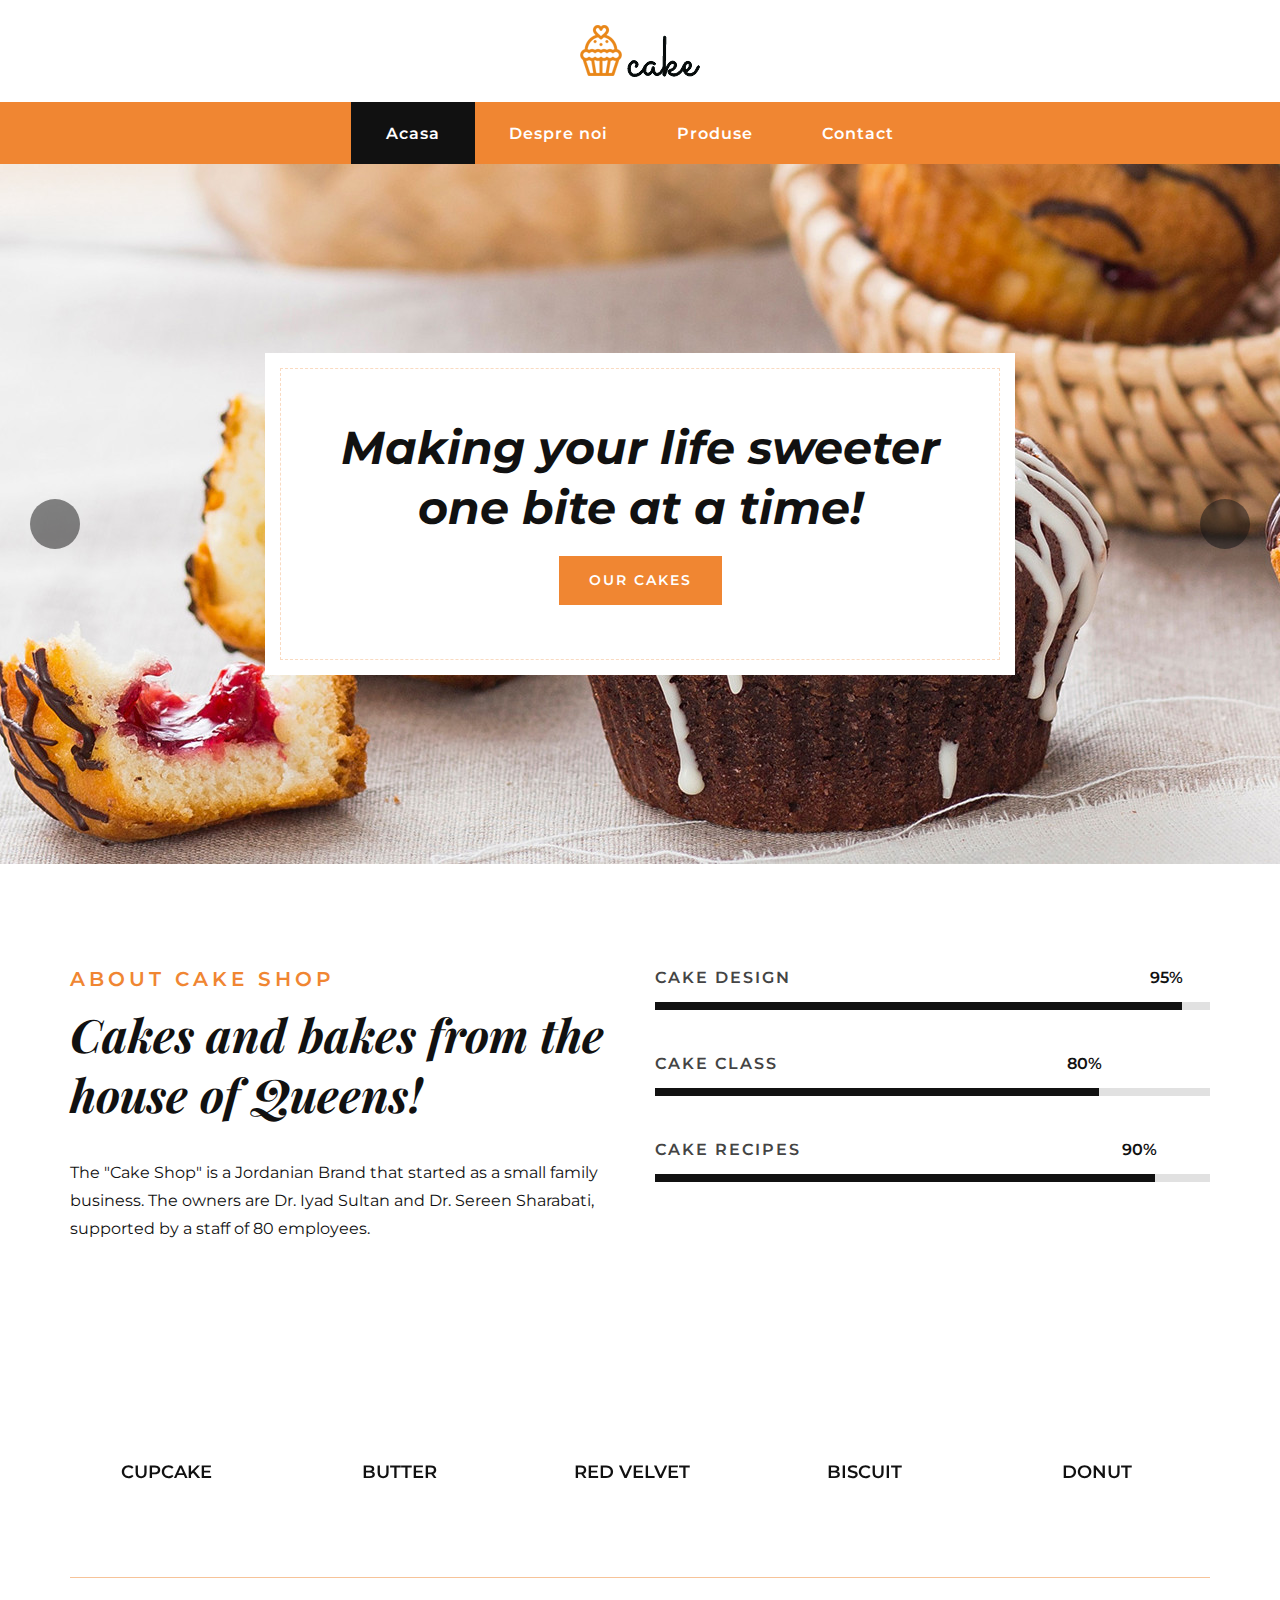
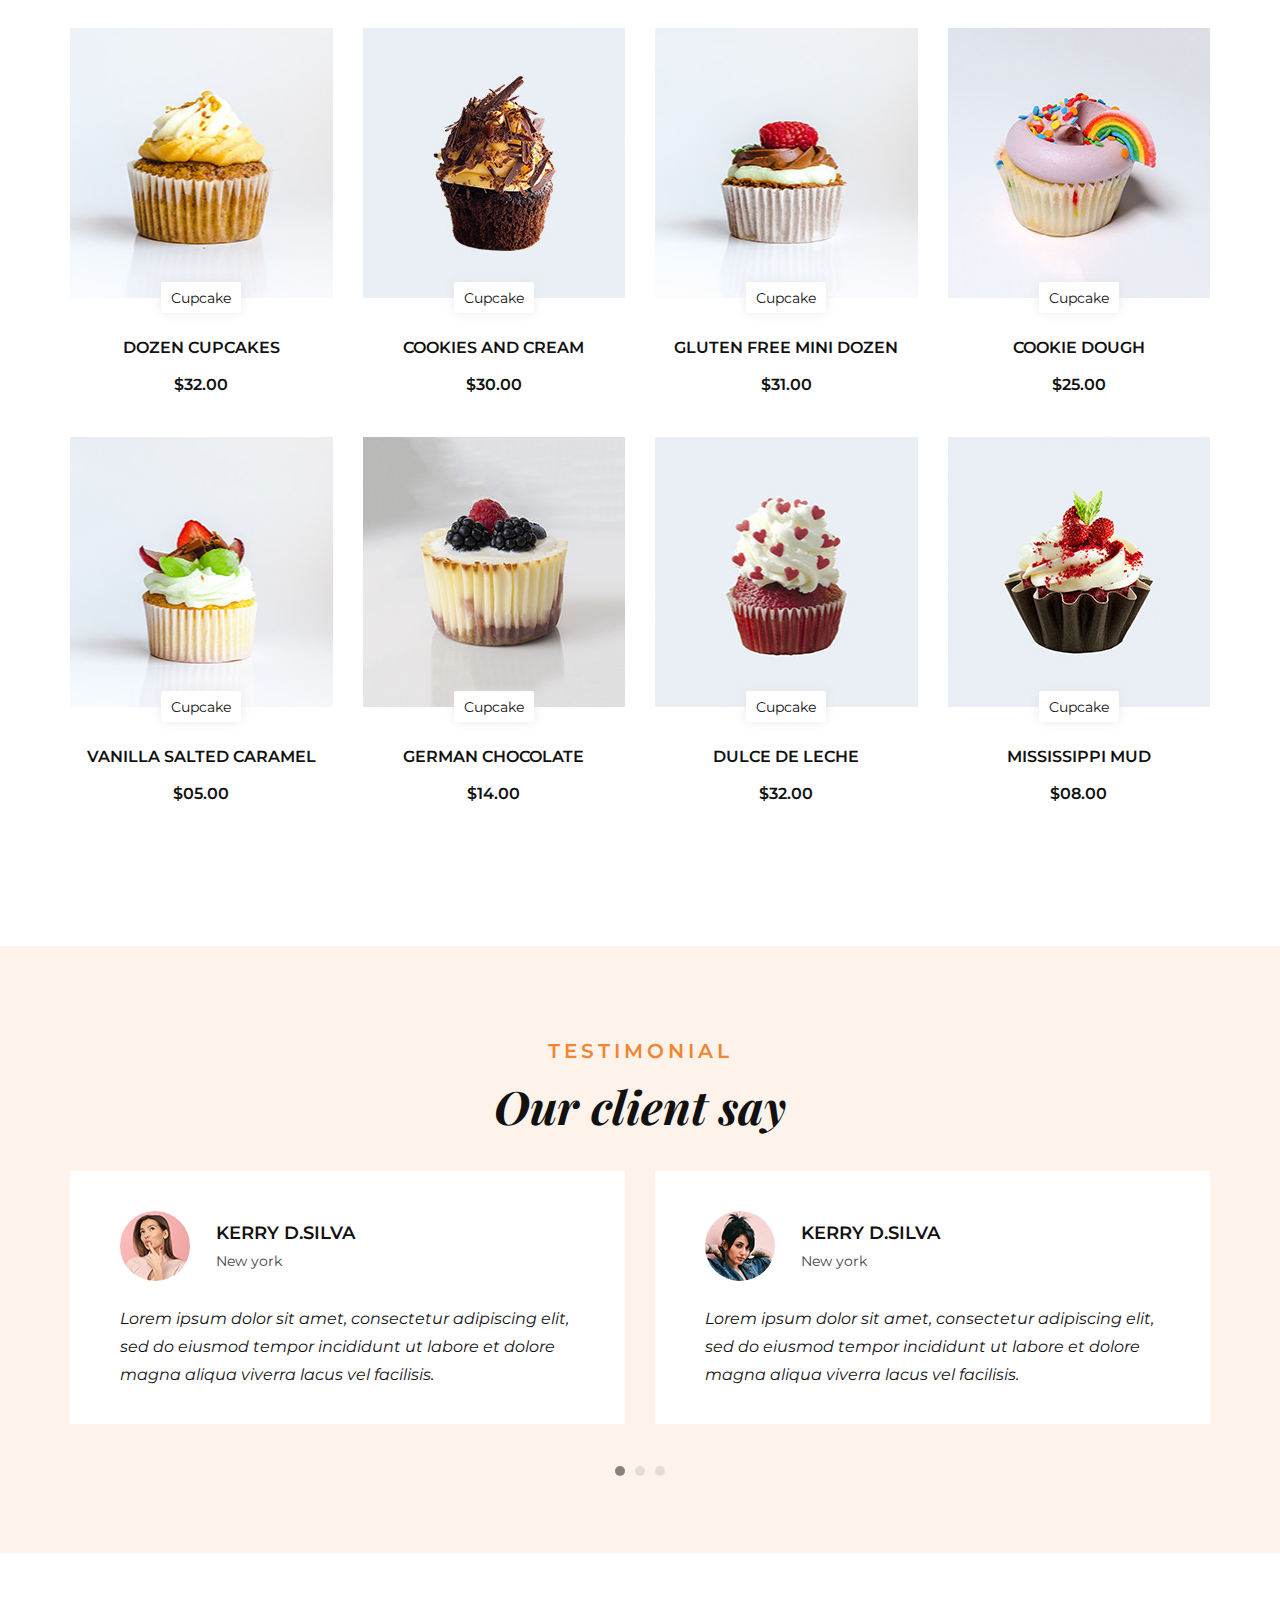
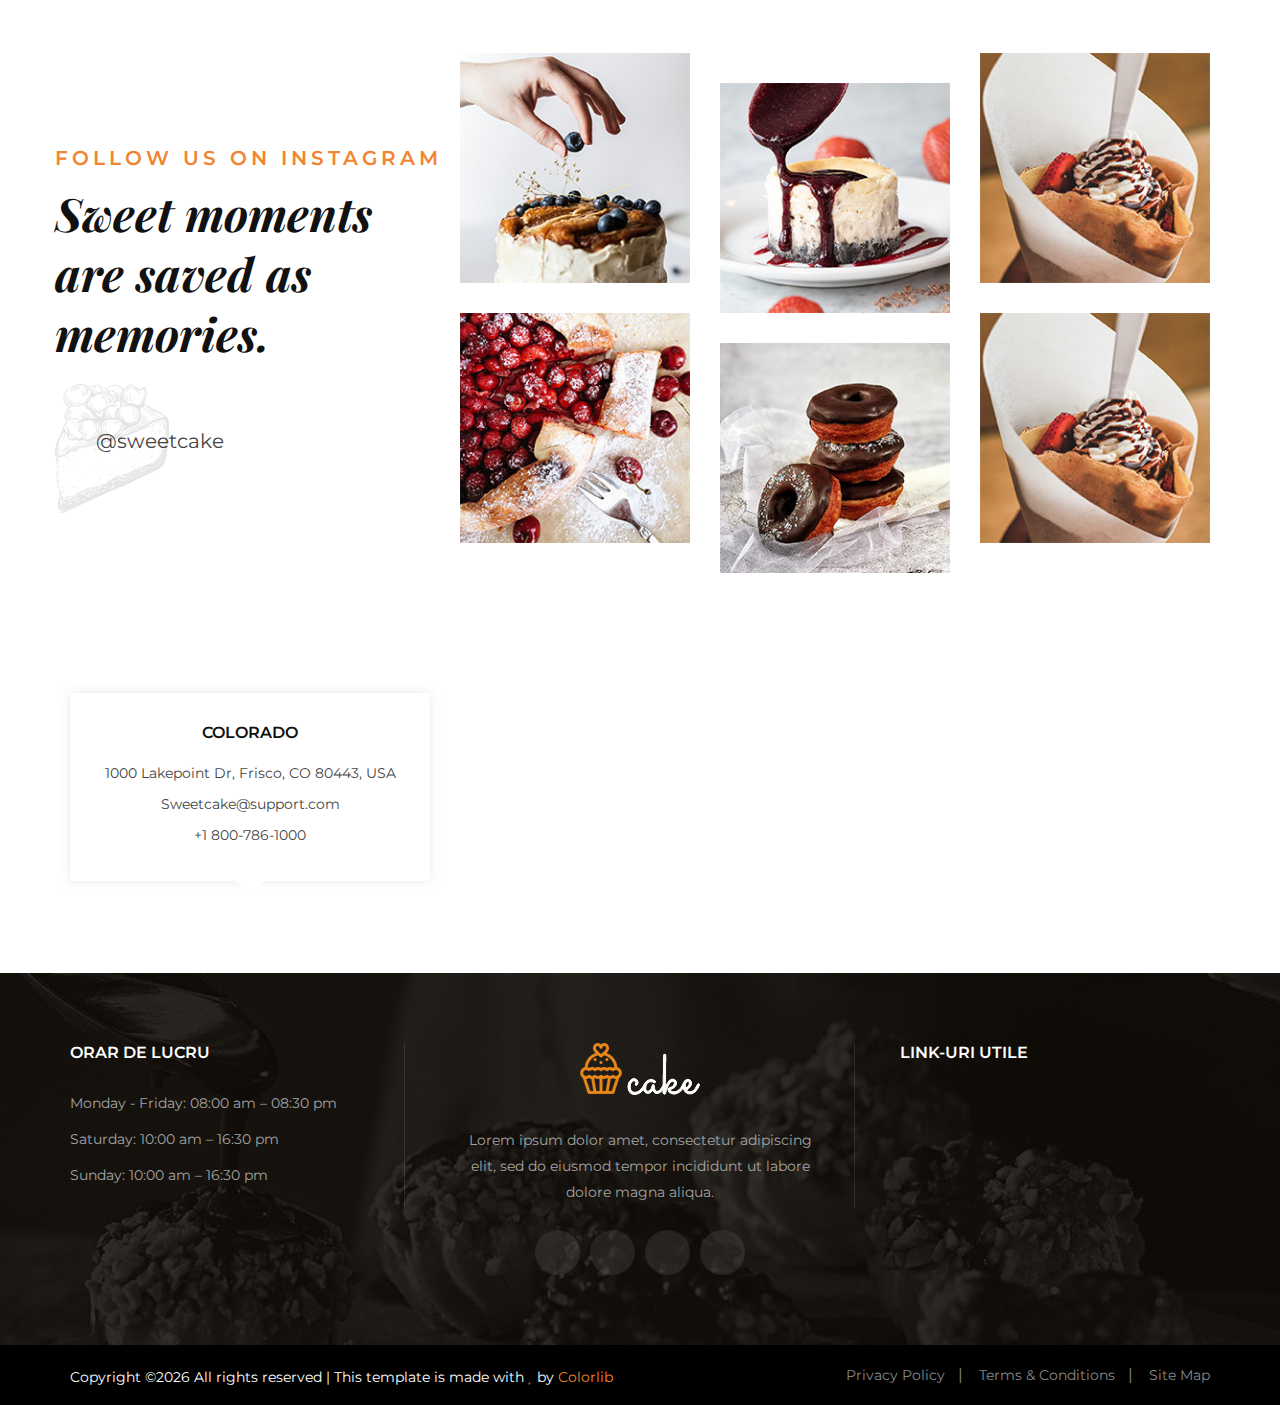
==== index.html @ 1d759d89 "template" ====
<!DOCTYPE html>
<html lang="zxx">

<head>
    <meta charset="UTF-8">
    <meta name="description" content="Cake Template">
    <meta name="keywords" content="Cake, unica, creative, html">
    <meta name="viewport" content="width=device-width, initial-scale=1.0">
    <meta http-equiv="X-UA-Compatible" content="ie=edge">
    <title>Cake | Template</title>

    <!-- Google Font -->
    <link href="https://fonts.googleapis.com/css2?family=Playfair+Display:wght@400;500;600;700;800;900&display=swap"
    rel="stylesheet">
    <link href="https://fonts.googleapis.com/css2?family=Montserrat:wght@300;400;500;600;700;800;900&display=swap"
    rel="stylesheet">

    <!-- Css Styles -->
    <link rel="stylesheet" href="css/bootstrap.min.css" type="text/css">
    <link rel="stylesheet" href="css/flaticon.css" type="text/css">
    <link rel="stylesheet" href="css/barfiller.css" type="text/css">
    <link rel="stylesheet" href="css/magnific-popup.css" type="text/css">
    <link rel="stylesheet" href="css/font-awesome.min.css" type="text/css">
    <link rel="stylesheet" href="css/elegant-icons.css" type="text/css">
    <link rel="stylesheet" href="css/nice-select.css" type="text/css">
    <link rel="stylesheet" href="css/owl.carousel.min.css" type="text/css">
    <link rel="stylesheet" href="css/slicknav.min.css" type="text/css">
    <link rel="stylesheet" href="css/style.css" type="text/css">
</head>

<body>
    <!-- Page Preloder -->
    <div id="preloder">
        <div class="loader"></div>
    </div>

   
    <!-- Header Section Begin -->
    <header class="header">
        <div class="header__top">
            <div class="container">
                <div class="row">
                    <div class="col-lg-12">
                        <div class="header__top__inner">
                            
                            <div class="header__logo">
                                <a href="./index.html"><img src="img/logo.png" alt=""></a>
                            </div>
                            
                        </div>
                    </div>
                </div>
                <div class="canvas__open"><i class="fa fa-bars"></i></div>
            </div>
        </div>
        <div class="container">
            <div class="row">
                <div class="col-lg-12">
                    <nav class="header__menu mobile-menu">
                        <ul>
                            <li class="active"><a href="./index.html">Acasa</a></li>
                            <li><a href="./about.html">Despre noi</a></li>
                            <li><a href="./shop.html">Produse</a></li>
                            <li><a href="./contact.html">Contact</a></li>
                        </ul>
                    </nav>
                </div>
            </div>
        </div>
    </header>

    <!-- Hero Section Begin -->
    <section class="hero">
        <div class="hero__slider owl-carousel">
            <div class="hero__item set-bg" data-setbg="img/hero/hero-1.jpg">
                <div class="container">
                    <div class="row d-flex justify-content-center">
                        <div class="col-lg-8">
                            <div class="hero__text">
                                <h2>Making your life sweeter one bite at a time!</h2>
                                <a href="shop.html" class="primary-btn">Our cakes</a>
                            </div>
                        </div>
                    </div>
                </div>
            </div>
            <div class="hero__item set-bg" data-setbg="img/hero/hero-1.jpg">
                <div class="container">
                    <div class="row d-flex justify-content-center">
                        <div class="col-lg-8">
                            <div class="hero__text">
                                <h2>Making your life sweeter one bite at a time!</h2>
                                <a href="#" class="primary-btn">Our cakes</a>
                            </div>
                        </div>
                    </div>
                </div>
            </div>
        </div>
    </section>
    <!-- Hero Section End -->

    <!-- About Section Begin -->
    <section class="about spad">
        <div class="container">
            <div class="row">
                <div class="col-lg-6 col-md-6">
                    <div class="about__text">
                        <div class="section-title">
                            <span>About Cake shop</span>
                            <h2>Cakes and bakes from the house of Queens!</h2>
                        </div>
                        <p>The "Cake Shop" is a Jordanian Brand that started as a small family business. The owners are
                        Dr. Iyad Sultan and Dr. Sereen Sharabati, supported by a staff of 80 employees.</p>
                    </div>
                </div>
                <div class="col-lg-6 col-md-6">
                    <div class="about__bar">
                        <div class="about__bar__item">
                            <p>Cake design</p>
                            <div id="bar1" class="barfiller">
                                <div class="tipWrap"><span class="tip"></span></div>
                                <span class="fill" data-percentage="95"></span>
                            </div>
                        </div>
                        <div class="about__bar__item">
                            <p>Cake Class</p>
                            <div id="bar2" class="barfiller">
                                <div class="tipWrap"><span class="tip"></span></div>
                                <span class="fill" data-percentage="80"></span>
                            </div>
                        </div>
                        <div class="about__bar__item">
                            <p>Cake Recipes</p>
                            <div id="bar3" class="barfiller">
                                <div class="tipWrap"><span class="tip"></span></div>
                                <span class="fill" data-percentage="90"></span>
                            </div>
                        </div>
                    </div>
                </div>
            </div>
        </div>
    </section>
    <!-- About Section End -->

    <!-- Categories Section Begin -->
    <div class="categories">
        <div class="container">
            <div class="row">
                <div class="categories__slider owl-carousel">
                    <div class="categories__item">
                        <div class="categories__item__icon">
                            <span class="flaticon-029-cupcake-3"></span>
                            <h5>Cupcake</h5>
                        </div>
                    </div>
                    <div class="categories__item">
                        <div class="categories__item__icon">
                            <span class="flaticon-034-chocolate-roll"></span>
                            <h5>Butter</h5>
                        </div>
                    </div>
                    <div class="categories__item">
                        <div class="categories__item__icon">
                            <span class="flaticon-005-pancake"></span>
                            <h5>Red Velvet</h5>
                        </div>
                    </div>
                    <div class="categories__item">
                        <div class="categories__item__icon">
                            <span class="flaticon-030-cupcake-2"></span>
                            <h5>Biscuit</h5>
                        </div>
                    </div>
                    <div class="categories__item">
                        <div class="categories__item__icon">
                            <span class="flaticon-006-macarons"></span>
                            <h5>Donut</h5>
                        </div>
                    </div>
                    <div class="categories__item">
                        <div class="categories__item__icon">
                            <span class="flaticon-006-macarons"></span>
                            <h5>Cupcake</h5>
                        </div>
                    </div>
                </div>
            </div>
        </div>
    </div>
    <!-- Categories Section End -->

    <!-- Product Section Begin -->
    <section class="product spad">
        <div class="container">
            <div class="row">
                <div class="col-lg-3 col-md-6 col-sm-6">
                    <div class="product__item">
                        <div class="product__item__pic set-bg" data-setbg="img/shop/product-1.jpg">
                            <div class="product__label">
                                <span>Cupcake</span>
                            </div>
                        </div>
                        <div class="product__item__text">
                            <h6><a href="#">Dozen Cupcakes</a></h6>
                            <div class="product__item__price">$32.00</div>
                            <div class="cart_add">
                                <a href="#">Add to cart</a>
                            </div>
                        </div>
                    </div>
                </div>
                <div class="col-lg-3 col-md-6 col-sm-6">
                    <div class="product__item">
                        <div class="product__item__pic set-bg" data-setbg="img/shop/product-2.jpg">
                            <div class="product__label">
                                <span>Cupcake</span>
                            </div>
                        </div>
                        <div class="product__item__text">
                            <h6><a href="#">Cookies and Cream</a></h6>
                            <div class="product__item__price">$30.00</div>
                            <div class="cart_add">
                                <a href="#">Add to cart</a>
                            </div>
                        </div>
                    </div>
                </div>
                <div class="col-lg-3 col-md-6 col-sm-6">
                    <div class="product__item">
                        <div class="product__item__pic set-bg" data-setbg="img/shop/product-3.jpg">
                            <div class="product__label">
                                <span>Cupcake</span>
                            </div>
                        </div>
                        <div class="product__item__text">
                            <h6><a href="#">Gluten Free Mini Dozen</a></h6>
                            <div class="product__item__price">$31.00</div>
                            <div class="cart_add">
                                <a href="#">Add to cart</a>
                            </div>
                        </div>
                    </div>
                </div>
                <div class="col-lg-3 col-md-6 col-sm-6">
                    <div class="product__item">
                        <div class="product__item__pic set-bg" data-setbg="img/shop/product-4.jpg">
                            <div class="product__label">
                                <span>Cupcake</span>
                            </div>
                        </div>
                        <div class="product__item__text">
                            <h6><a href="#">Cookie Dough</a></h6>
                            <div class="product__item__price">$25.00</div>
                            <div class="cart_add">
                                <a href="#">Add to cart</a>
                            </div>
                        </div>
                    </div>
                </div>
                <div class="col-lg-3 col-md-6 col-sm-6">
                    <div class="product__item">
                        <div class="product__item__pic set-bg" data-setbg="img/shop/product-5.jpg">
                            <div class="product__label">
                                <span>Cupcake</span>
                            </div>
                        </div>
                        <div class="product__item__text">
                            <h6><a href="#">Vanilla Salted Caramel</a></h6>
                            <div class="product__item__price">$05.00</div>
                            <div class="cart_add">
                                <a href="#">Add to cart</a>
                            </div>
                        </div>
                    </div>
                </div>
                <div class="col-lg-3 col-md-6 col-sm-6">
                    <div class="product__item">
                        <div class="product__item__pic set-bg" data-setbg="img/shop/product-6.jpg">
                            <div class="product__label">
                                <span>Cupcake</span>
                            </div>
                        </div>
                        <div class="product__item__text">
                            <h6><a href="#">German Chocolate</a></h6>
                            <div class="product__item__price">$14.00</div>
                            <div class="cart_add">
                                <a href="#">Add to cart</a>
                            </div>
                        </div>
                    </div>
                </div>
                <div class="col-lg-3 col-md-6 col-sm-6">
                    <div class="product__item">
                        <div class="product__item__pic set-bg" data-setbg="img/shop/product-7.jpg">
                            <div class="product__label">
                                <span>Cupcake</span>
                            </div>
                        </div>
                        <div class="product__item__text">
                            <h6><a href="#">Dulce De Leche</a></h6>
                            <div class="product__item__price">$32.00</div>
                            <div class="cart_add">
                                <a href="#">Add to cart</a>
                            </div>
                        </div>
                    </div>
                </div>
                <div class="col-lg-3 col-md-6 col-sm-6">
                    <div class="product__item">
                        <div class="product__item__pic set-bg" data-setbg="img/shop/product-8.jpg">
                            <div class="product__label">
                                <span>Cupcake</span>
                            </div>
                        </div>
                        <div class="product__item__text">
                            <h6><a href="#">Mississippi Mud</a></h6>
                            <div class="product__item__price">$08.00</div>
                            <div class="cart_add">
                                <a href="#">Add to cart</a>
                            </div>
                        </div>
                    </div>
                </div>
            </div>
        </div>
    </section>
    <!-- Product Section End -->
   

    <!-- Testimonial Section Begin -->
    <section class="testimonial spad">
        <div class="container">
            <div class="row">
                <div class="col-lg-12 text-center">
                    <div class="section-title">
                        <span>Testimonial</span>
                        <h2>Our client say</h2>
                    </div>
                </div>
            </div>
            <div class="row">
                <div class="testimonial__slider owl-carousel">
                    <div class="col-lg-6">
                        <div class="testimonial__item">
                            <div class="testimonial__author">
                                <div class="testimonial__author__pic">
                                    <img src="img/testimonial/ta-1.jpg" alt="">
                                </div>
                                <div class="testimonial__author__text">
                                    <h5>Kerry D.Silva</h5>
                                    <span>New york</span>
                                </div>
                            </div>
                            <div class="rating">
                                <span class="icon_star"></span>
                                <span class="icon_star"></span>
                                <span class="icon_star"></span>
                                <span class="icon_star"></span>
                                <span class="icon_star-half_alt"></span>
                            </div>
                            <p>Lorem ipsum dolor sit amet, consectetur adipiscing elit, sed do eiusmod tempor incididunt
                            ut labore et dolore magna aliqua viverra lacus vel facilisis.</p>
                        </div>
                    </div>
                    <div class="col-lg-6">
                        <div class="testimonial__item">
                            <div class="testimonial__author">
                                <div class="testimonial__author__pic">
                                    <img src="img/testimonial/ta-2.jpg" alt="">
                                </div>
                                <div class="testimonial__author__text">
                                    <h5>Kerry D.Silva</h5>
                                    <span>New york</span>
                                </div>
                            </div>
                            <div class="rating">
                                <span class="icon_star"></span>
                                <span class="icon_star"></span>
                                <span class="icon_star"></span>
                                <span class="icon_star"></span>
                                <span class="icon_star-half_alt"></span>
                            </div>
                            <p>Lorem ipsum dolor sit amet, consectetur adipiscing elit, sed do eiusmod tempor incididunt
                            ut labore et dolore magna aliqua viverra lacus vel facilisis.</p>
                        </div>
                    </div>
                    <div class="col-lg-6">
                        <div class="testimonial__item">
                            <div class="testimonial__author">
                                <div class="testimonial__author__pic">
                                    <img src="img/testimonial/ta-1.jpg" alt="">
                                </div>
                                <div class="testimonial__author__text">
                                    <h5>Ophelia Nunez</h5>
                                    <span>London</span>
                                </div>
                            </div>
                            <div class="rating">
                                <span class="icon_star"></span>
                                <span class="icon_star"></span>
                                <span class="icon_star"></span>
                                <span class="icon_star"></span>
                                <span class="icon_star-half_alt"></span>
                            </div>
                            <p>Lorem ipsum dolor sit amet, consectetur adipiscing elit, sed do eiusmod tempor incididunt
                            ut labore et dolore magna aliqua viverra lacus vel facilisis.</p>
                        </div>
                    </div>
                    <div class="col-lg-6">
                        <div class="testimonial__item">
                            <div class="testimonial__author">
                                <div class="testimonial__author__pic">
                                    <img src="img/testimonial/ta-2.jpg" alt="">
                                </div>
                                <div class="testimonial__author__text">
                                    <h5>Kerry D.Silva</h5>
                                    <span>New york</span>
                                </div>
                            </div>
                            <div class="rating">
                                <span class="icon_star"></span>
                                <span class="icon_star"></span>
                                <span class="icon_star"></span>
                                <span class="icon_star"></span>
                                <span class="icon_star-half_alt"></span>
                            </div>
                            <p>Lorem ipsum dolor sit amet, consectetur adipiscing elit, sed do eiusmod tempor incididunt
                            ut labore et dolore magna aliqua viverra lacus vel facilisis.</p>
                        </div>
                    </div>
                    <div class="col-lg-6">
                        <div class="testimonial__item">
                            <div class="testimonial__author">
                                <div class="testimonial__author__pic">
                                    <img src="img/testimonial/ta-1.jpg" alt="">
                                </div>
                                <div class="testimonial__author__text">
                                    <h5>Ophelia Nunez</h5>
                                    <span>London</span>
                                </div>
                            </div>
                            <div class="rating">
                                <span class="icon_star"></span>
                                <span class="icon_star"></span>
                                <span class="icon_star"></span>
                                <span class="icon_star"></span>
                                <span class="icon_star-half_alt"></span>
                            </div>
                            <p>Lorem ipsum dolor sit amet, consectetur adipiscing elit, sed do eiusmod tempor incididunt
                            ut labore et dolore magna aliqua viverra lacus vel facilisis.</p>
                        </div>
                    </div>
                    <div class="col-lg-6">
                        <div class="testimonial__item">
                            <div class="testimonial__author">
                                <div class="testimonial__author__pic">
                                    <img src="img/testimonial/ta-2.jpg" alt="">
                                </div>
                                <div class="testimonial__author__text">
                                    <h5>Kerry D.Silva</h5>
                                    <span>New york</span>
                                </div>
                            </div>
                            <div class="rating">
                                <span class="icon_star"></span>
                                <span class="icon_star"></span>
                                <span class="icon_star"></span>
                                <span class="icon_star"></span>
                                <span class="icon_star-half_alt"></span>
                            </div>
                            <p>Lorem ipsum dolor sit amet, consectetur adipiscing elit, sed do eiusmod tempor incididunt
                            ut labore et dolore magna aliqua viverra lacus vel facilisis.</p>
                        </div>
                    </div>
                </div>
            </div>
        </div>
    </section>
    <!-- Testimonial Section End -->

    <!-- Instagram Section Begin -->
    <section class="instagram spad">
        <div class="container">
            <div class="row">
                <div class="col-lg-4 p-0">
                    <div class="instagram__text">
                        <div class="section-title">
                            <span>Follow us on instagram</span>
                            <h2>Sweet moments are saved as memories.</h2>
                        </div>
                        <h5><i class="fa fa-instagram"></i> @sweetcake</h5>
                    </div>
                </div>
                <div class="col-lg-8">
                    <div class="row">
                        <div class="col-lg-4 col-md-4 col-sm-4 col-6">
                            <div class="instagram__pic">
                                <img src="img/instagram/instagram-1.jpg" alt="">
                            </div>
                        </div>
                        <div class="col-lg-4 col-md-4 col-sm-4 col-6">
                            <div class="instagram__pic middle__pic">
                                <img src="img/instagram/instagram-2.jpg" alt="">
                            </div>
                        </div>
                        <div class="col-lg-4 col-md-4 col-sm-4 col-6">
                            <div class="instagram__pic">
                                <img src="img/instagram/instagram-3.jpg" alt="">
                            </div>
                        </div>
                        <div class="col-lg-4 col-md-4 col-sm-4 col-6">
                            <div class="instagram__pic">
                                <img src="img/instagram/instagram-4.jpg" alt="">
                            </div>
                        </div>
                        <div class="col-lg-4 col-md-4 col-sm-4 col-6">
                            <div class="instagram__pic middle__pic">
                                <img src="img/instagram/instagram-5.jpg" alt="">
                            </div>
                        </div>
                        <div class="col-lg-4 col-md-4 col-sm-4 col-6">
                            <div class="instagram__pic">
                                <img src="img/instagram/instagram-3.jpg" alt="">
                            </div>
                        </div>
                    </div>
                </div>
            </div>
        </div>
    </section>
    <!-- Instagram Section End -->

    <!-- Map Begin -->
    <div class="map">
        <div class="container">
            <div class="row">
                <div class="col-lg-4 col-md-7">
                    <div class="map__inner">
                        <h6>COlorado</h6>
                        <ul>
                            <li>1000 Lakepoint Dr, Frisco, CO 80443, USA</li>
                            <li>Sweetcake@support.com</li>
                            <li>+1 800-786-1000</li>
                        </ul>
                    </div>
                </div>
            </div>
        </div>
        <div class="map__iframe">
            <iframe src="https://www.google.com/maps/embed?pb=!1m14!1m12!1m3!1d10784.188505644011!2d19.053119335158936!3d47.48899529453826!2m3!1f0!2f0!3f0!3m2!1i1024!2i768!4f13.1!5e0!3m2!1sen!2sbd!4v1543907528304" height="300" style="border:0;" allowfullscreen="" aria-hidden="false" tabindex="0"></iframe>
        </div>
    </div>
    <!-- Map End -->

    <!-- Footer Section Begin -->
    <footer class="footer set-bg" data-setbg="img/footer-bg.jpg">
        <div class="container">
            <div class="row">
                <div class="col-lg-4 col-md-6 col-sm-6">
                    <div class="footer__widget">
                        <h6>Orar de lucru</h6>
                        <ul>
                            <li>Monday - Friday: 08:00 am – 08:30 pm</li>
                            <li>Saturday: 10:00 am – 16:30 pm</li>
                            <li>Sunday: 10:00 am – 16:30 pm</li>
                        </ul>
                    </div>
                </div>
                <div class="col-lg-4 col-md-6 col-sm-6">
                    <div class="footer__about">
                        <div class="footer__logo">
                            <a href="#"><img src="img/footer-logo.png" alt=""></a>
                        </div>
                        <p>Lorem ipsum dolor amet, consectetur adipiscing elit, sed do eiusmod tempor incididunt ut
                        labore dolore magna aliqua.</p>
                        <div class="footer__social">
                            <a href="#"><i class="fa fa-facebook"></i></a>
                            <a href="#"><i class="fa fa-twitter"></i></a>
                            <a href="#"><i class="fa fa-instagram"></i></a>
                            <a href="#"><i class="fa fa-youtube-play"></i></a>
                        </div>
                    </div>
                </div>
                <div class="col-lg-4 col-md-6 col-sm-6">
                    <div class="footer__newslatter">
                        <h6>Link-uri utile</h6>
                        
                    </div>
                </div>
            </div>
        </div>
        <div class="copyright">
            <div class="container">
                <div class="row">
                    <div class="col-lg-7">
                        <p class="copyright__text text-white"><!-- Link back to Colorlib can't be removed. Template is licensed under CC BY 3.0. -->
                          Copyright &copy;<script>document.write(new Date().getFullYear());</script> All rights reserved | This template is made with <i class="fa fa-heart" aria-hidden="true"></i> by <a href="https://colorlib.com" target="_blank">Colorlib</a>
                          <!-- Link back to Colorlib can't be removed. Template is licensed under CC BY 3.0. -->
                      </p>
                  </div>
                  <div class="col-lg-5">
                    <div class="copyright__widget">
                        <ul>
                            <li><a href="#">Privacy Policy</a></li>
                            <li><a href="#">Terms & Conditions</a></li>
                            <li><a href="#">Site Map</a></li>
                        </ul>
                    </div>
                </div>
            </div>
        </div>
    </div>
</footer>
<!-- Footer Section End -->

<!-- Search Begin -->
<div class="search-model">
    <div class="h-100 d-flex align-items-center justify-content-center">
        <div class="search-close-switch">+</div>
        <form class="search-model-form">
            <input type="text" id="search-input" placeholder="Search here.....">
        </form>
    </div>
</div>
<!-- Search End -->

<!-- Js Plugins -->
<script src="js/jquery-3.3.1.min.js"></script>
<script src="js/bootstrap.min.js"></script>
<script src="js/jquery.nice-select.min.js"></script>
<script src="js/jquery.barfiller.js"></script>
<script src="js/jquery.magnific-popup.min.js"></script>
<script src="js/jquery.slicknav.js"></script>
<script src="js/owl.carousel.min.js"></script>
<script src="js/jquery.nicescroll.min.js"></script>
<script src="js/main.js"></script>
</body>

</html>
---- css/flaticon.css ----
/*
  	Flaticon icon font: Flaticon
  	Creation date: 08/11/2017 08:35
  	*/

@font-face {
  font-family: "Flaticon";
  src: url("../fonts/Flaticon.eot");
  src: url("../fonts/Flaticon.eot?#iefix") format("embedded-opentype"),
       url("../fonts/Flaticon.woff") format("woff"),
       url("../fonts/Flaticon.ttf") format("truetype"),
       url("../fonts/Flaticon.svg#Flaticon") format("svg");
  font-weight: normal;
  font-style: normal;
}

@media screen and (-webkit-min-device-pixel-ratio:0) {
  @font-face {
    font-family: "Flaticon";
    src: url("../fonts/Flaticon.svg#Flaticon") format("svg");
  }
}

[class^="flaticon-"]:before, [class*=" flaticon-"]:before,
[class^="flaticon-"]:after, [class*=" flaticon-"]:after {   
  font-family: Flaticon;
  font-size: 60px;
  font-style: normal;
}

.flaticon-001-strawberry:before { content: "\f100"; }
.flaticon-002-cake-14:before { content: "\f101"; }
.flaticon-003-cake-13:before { content: "\f102"; }
.flaticon-004-piece-of-cake:before { content: "\f103"; }
.flaticon-005-pancake:before { content: "\f104"; }
.flaticon-006-macarons:before { content: "\f105"; }
.flaticon-007-cake-12:before { content: "\f106"; }
.flaticon-008-lollipop-1:before { content: "\f107"; }
.flaticon-009-lollipop:before { content: "\f108"; }
.flaticon-010-cake-11:before { content: "\f109"; }
.flaticon-011-ice-cream-11:before { content: "\f10a"; }
.flaticon-012-ice-cream-10:before { content: "\f10b"; }
.flaticon-013-ice-cream-9:before { content: "\f10c"; }
.flaticon-014-ice-cream-8:before { content: "\f10d"; }
.flaticon-015-ice-cream-7:before { content: "\f10e"; }
.flaticon-016-ice-cream-6:before { content: "\f10f"; }
.flaticon-017-ice-cream-5:before { content: "\f110"; }
.flaticon-018-ice-cream-4:before { content: "\f111"; }
.flaticon-019-ice-cream-3:before { content: "\f112"; }
.flaticon-020-ice-cream-2:before { content: "\f113"; }
.flaticon-021-ice-cream-1:before { content: "\f114"; }
.flaticon-022-ice-cream:before { content: "\f115"; }
.flaticon-023-doughnut:before { content: "\f116"; }
.flaticon-024-cupcake-8:before { content: "\f117"; }
.flaticon-025-cupcake-7:before { content: "\f118"; }
.flaticon-026-cupcake-6:before { content: "\f119"; }
.flaticon-027-cupcake-5:before { content: "\f11a"; }
.flaticon-028-cupcake-4:before { content: "\f11b"; }
.flaticon-029-cupcake-3:before { content: "\f11c"; }
.flaticon-030-cupcake-2:before { content: "\f11d"; }
.flaticon-031-cupcake-1:before { content: "\f11e"; }
.flaticon-032-cupcake:before { content: "\f11f"; }
.flaticon-033-cake-10:before { content: "\f120"; }
.flaticon-034-chocolate-roll:before { content: "\f121"; }
.flaticon-035-cake-9:before { content: "\f122"; }
.flaticon-036-chocolate-1:before { content: "\f123"; }
.flaticon-037-chocolate:before { content: "\f124"; }
.flaticon-038-cake-8:before { content: "\f125"; }
.flaticon-039-candy-2:before { content: "\f126"; }
.flaticon-040-candy-1:before { content: "\f127"; }
.flaticon-041-candy:before { content: "\f128"; }
.flaticon-042-candies:before { content: "\f129"; }
.flaticon-043-cake-7:before { content: "\f12a"; }
.flaticon-044-cake-6:before { content: "\f12b"; }
.flaticon-045-cake-5:before { content: "\f12c"; }
.flaticon-046-cake-4:before { content: "\f12d"; }
.flaticon-047-cake-3:before { content: "\f12e"; }
.flaticon-048-cake-2:before { content: "\f12f"; }
.flaticon-049-cake-1:before { content: "\f130"; }
.flaticon-050-cake:before { content: "\f131"; }
---- css/barfiller.css ----
.barfiller {
    width:100%;
    height:12px;
    background:#fcfcfc;
    border:1px solid #ccc;
    position:relative;
    margin-bottom:20px;
    box-shadow: inset 1px 4px 9px -6px rgba(0,0,0,.5); 
    -moz-box-shadow: inset 1px 4px 9px -6px rgba(0,0,0,.5); 
}

.barfiller .fill {
    display:block;
    position:relative;
    width:0px;
    height:100%;
    background:#333;
    z-index:1;
}

.barfiller .tipWrap {
    display:none;
}

.barfiller .tip {
    margin-top:-30px;
    padding:2px 4px;
    font-size:11px;
    color:#fff;
    left:0px;
    position:absolute;
    z-index:2;
    background: #333;
} 

.barfiller .tip:after {
    border:solid;
    border-color:rgba(0,0,0,.8) transparent;
    border-width:6px 6px 0 6px;
    content:"";
    display:block;
    position:absolute;
    left:9px;
    top:100%;
    z-index:9
}
---- css/style.css ----
html,
body {
  height: 100%;
  font-family: "Montserrat", sans-serif;
  -webkit-font-smoothing: antialiased;
}

h1,
h2,
h3,
h4,
h5,
h6 {
  margin: 0;
  color: #11111194;
  font-weight: 400;
  font-family: "Montserrat", sans-serif;
}

h1 {
  font-size: 70px;
}

h2 {
  font-size: 36px;
}

h3 {
  font-size: 30px;
}

h4 {
  font-size: 24px;
}

h5 {
  font-size: 18px;
}

h6 {
  font-size: 16px;
}

p {
  font-size: 16px;
  font-family: "Montserrat", sans-serif;
  color: #111111;
  font-weight: 400;
  line-height: 28px;
  margin: 0 0 15px 0;
}

img {
  max-width: 100%;
}

input:focus,
select:focus,
button:focus,
textarea:focus {
  outline: none;
}

a:hover,
a:focus {
  text-decoration: none;
  outline: none;
  color: #ffffff;
}

ul,
ol {
  padding: 0;
  margin: 0;
}

/*---------------------
  Helper CSS
-----------------------*/
.section-title {
  margin-bottom: 35px;
}
.section-title span {
  color: #f08632;
  font-size: 20px;
  font-weight: 600;
  text-transform: uppercase;
  letter-spacing: 4px;
  display: block;
  margin-bottom: 10px;
}
.section-title h2 {
  font-size: 46px;
  color: #111111;
  line-height: 60px;
  font-weight: 700;
  font-style: italic;
  font-family: "Playfair Display", serif;
}

.set-bg {
  background-repeat: no-repeat;
  background-size: cover;
  background-position: top center;
}

.spad {
  padding-top: 100px;
  padding-bottom: 100px;
}

.text-white h1,
.text-white h2,
.text-white h3,
.text-white h4,
.text-white h5,
.text-white h6,
.text-white p,
.text-white span,
.text-white li,
.text-white a {
  color: #fff;
}

/* buttons */
.primary-btn {
  display: inline-block;
  font-size: 14px;
  font-weight: 600;
  text-transform: uppercase;
  padding: 14px 30px;
  color: #ffffff;
  background: #f08632;
  letter-spacing: 2px;
}

.site-btn {
  font-size: 14px;
  color: #ffffff;
  background: #111111;
  font-weight: 600;
  border: none;
  text-transform: uppercase;
  display: inline-block;
  letter-spacing: 2px;
  padding: 14px 30px;
}

/* Preloder */
#preloder {
  position: fixed;
  width: 100%;
  height: 100%;
  top: 0;
  left: 0;
  z-index: 999999;
  background: #000;
}

.loader {
  width: 40px;
  height: 40px;
  position: absolute;
  top: 50%;
  left: 50%;
  margin-top: -13px;
  margin-left: -13px;
  border-radius: 60px;
  animation: loader 0.8s linear infinite;
  -webkit-animation: loader 0.8s linear infinite;
}

@keyframes loader {
  0% {
    -webkit-transform: rotate(0deg);
    transform: rotate(0deg);
    border: 4px solid #f44336;
    border-left-color: transparent;
  }
  50% {
    -webkit-transform: rotate(180deg);
    transform: rotate(180deg);
    border: 4px solid #673ab7;
    border-left-color: transparent;
  }
  100% {
    -webkit-transform: rotate(360deg);
    transform: rotate(360deg);
    border: 4px solid #f44336;
    border-left-color: transparent;
  }
}
@-webkit-keyframes loader {
  0% {
    -webkit-transform: rotate(0deg);
    border: 4px solid #f44336;
    border-left-color: transparent;
  }
  50% {
    -webkit-transform: rotate(180deg);
    border: 4px solid #673ab7;
    border-left-color: transparent;
  }
  100% {
    -webkit-transform: rotate(360deg);
    border: 4px solid #f44336;
    border-left-color: transparent;
  }
}
.spacial-controls {
  position: fixed;
  width: 111px;
  height: 91px;
  top: 0;
  right: 0;
  z-index: 999;
}

.spacial-controls .search-switch {
  display: block;
  height: 100%;
  padding-top: 30px;
  background: #323232;
  text-align: center;
  cursor: pointer;
}

.search-model {
  display: none;
  position: fixed;
  width: 100%;
  height: 100%;
  left: 0;
  top: 0;
  background: #000;
  z-index: 99999;
}

.search-model-form {
  padding: 0 15px;
}

.search-model-form input {
  width: 500px;
  font-size: 40px;
  border: none;
  border-bottom: 2px solid #333;
  background: 0 0;
  color: #999;
}

.search-close-switch {
  position: absolute;
  width: 50px;
  height: 50px;
  background: #333;
  color: #fff;
  text-align: center;
  border-radius: 50%;
  font-size: 28px;
  line-height: 28px;
  top: 30px;
  cursor: pointer;
  -webkit-transform: rotate(45deg);
  -ms-transform: rotate(45deg);
      transform: rotate(45deg);
  display: -webkit-box;
  display: -ms-flexbox;
  display: flex;
  -webkit-box-align: center;
  -ms-flex-align: center;
  align-items: center;
  -webkit-box-pack: center;
  -ms-flex-pack: center;
  justify-content: center;
}

/*---------------------
  Header
-----------------------*/
.header {
  background: #f08632;
}

.header__top {
  position: relative;
  background: #ffffff;
}

.header__top__inner {
  height: 102px;
  padding-top: 38px;
}

.header__top__left {
  float: left;
}
.header__top__left ul li {
  font-size: 14px;
  color: #111111;
  list-style: none;
  display: inline-block;
  margin-right: 30px;
  position: relative;
  padding: 2px 0;
  cursor: pointer;
}
.header__top__left ul li a {
  color: #111111;
}
.header__top__left ul li:hover ul {
  top: 24px;
  opacity: 1;
  visibility: visible;
}
.header__top__left ul li ul {
  background: #111111;
  display: inline-block;
  padding: 2px 0;
  position: absolute;
  left: 0;
  top: 44px;
  opacity: 0;
  visibility: hidden;
  z-index: 3;
  -webkit-transition: all, 0.3s;
  -o-transition: all, 0.3s;
  transition: all, 0.3s;
}
.header__top__left ul li ul li {
  list-style: none;
  font-size: 13px;
  color: #ffffff;
  padding: 2px 15px;
  cursor: pointer;
}
.header__top__left ul li ul li:after {
  display: none;
}
.header__top__left ul li:after {
  position: absolute;
  right: -19px;
  top: 1px;
  content: "|";
  color: #bbbbbb;
}
.header__top__left ul li:last-child {
  margin-right: 0;
}
.header__top__left ul li:last-child:after {
  display: none;
}
.header__top__left ul li span {
  color: #888888;
}

.header__logo {
  position: absolute;
  left: 50%;
  top: 25px;
  margin-left: -60px;
}
.header__logo a {
  display: inline-block;
}

.header__top__right {
  float: right;
}

.header__top__right__links {
  display: inline-block;
  margin-right: 25px;
}
.header__top__right__links a {
  display: inline-block;
  margin-right: 56px;
  position: relative;
}
.header__top__right__links a:after {
  position: absolute;
  right: -32px;
  top: 0px;
  content: "|";
  font-size: 16px;
  color: #bababa;
}
.header__top__right__links a:last-child {
  margin-right: 0;
}
.header__top__right__links a:last-child:after {
  display: none;
}

.header__top__right__cart {
  display: inline-block;
}
.header__top__right__cart a {
  position: relative;
  display: inline-block;
  margin-right: 6px;
}
.header__top__right__cart a span {
  font-size: 15px;
  color: #111111;
  font-weight: 600;
  position: absolute;
  left: 7px;
  top: 4px;
}
.header__top__right__cart .cart__price {
  display: inline-block;
  color: #888888;
  font-size: 15px;
  font-weight: 600;
  position: relative;
  top: 4px;
}
.header__top__right__cart .cart__price span {
  color: #111111;
}

.header__menu {
  text-align: center;
}
.header__menu ul li {
  list-style: none;
  display: inline-block;
  position: relative;
  margin-right: -5px;
}
.header__menu ul li.active a {
  background: #111111;
}
.header__menu ul li:hover a {
  background: #111111;
}
.header__menu ul li:hover .dropdown {
  top: 62px;
  opacity: 1;
  visibility: visible;
}
.header__menu ul li:last-child {
  margin-right: 0;
}
.header__menu ul li .dropdown {
  position: absolute;
  left: 0;
  top: 82px;
  width: 150px;
  background: #111111;
  text-align: left;
  padding: 5px 0;
  z-index: 9;
  opacity: 0;
  visibility: hidden;
  -webkit-transition: all, 0.3s;
  -o-transition: all, 0.3s;
  transition: all, 0.3s;
}
.header__menu ul li .dropdown li {
  display: block;
  margin-right: 0;
}
.header__menu ul li .dropdown li a {
  font-size: 14px;
  color: #ffffff;
  font-weight: 400;
  padding: 5px 20px;
  text-transform: capitalize;
}
.header__menu ul li .dropdown li a:after {
  display: none;
}
.header__menu ul li a {
  font-size: 16px;
  color: #ffffff;
  display: block;
  font-weight: 600;
  padding: 20px 35px 18px;
  letter-spacing: 1px;
  -webkit-transition: all, 0.3s;
  -o-transition: all, 0.3s;
  transition: all, 0.3s;
}

.offcanvas-menu-wrapper {
  display: none;
}

.canvas__open {
  display: none;
}

/*---------------------
  Hero
-----------------------*/
.hero__item {
  height: 700px;
  display: -webkit-box;
  display: -ms-flexbox;
  display: flex;
  -webkit-box-align: center;
      -ms-flex-align: center;
          align-items: center;
  justify-items: center;
}

.hero__text {
  text-align: center;
  background: #ffffff;
  padding: 65px 70px 70px;
  position: relative;
}
.hero__text:after {
  position: absolute;
  left: 15px;
  top: 15px;
  height: calc(100% - 30px);
  width: calc(100% - 30px);
  border: 1px dashed #f08632;
  content: "";
  opacity: 0.3;
}
.hero__text h2 {
  font-size: 46px;
  color: #111111;
  line-height: 60px;
  font-weight: 700;
  font-style: italic;
  margin-bottom: 18px;
  position: relative;
  top: 100px;
  opacity: 0;
  -webkit-transition: all, 0.3s;
  -o-transition: all, 0.3s;
  transition: all, 0.3s;
}
.hero__text .primary-btn {
  position: relative;
  top: 100px;
  opacity: 0;
  -webkit-transition: all, 0.6s;
  -o-transition: all, 0.6s;
  transition: all, 0.6s;
}

.hero__slider.owl-carousel .owl-item.active .hero__text h2 {
  top: 0;
  opacity: 1;
}
.hero__slider.owl-carousel .owl-item.active .hero__text .primary-btn {
  top: 0;
  opacity: 1;
}
.hero__slider.owl-carousel .owl-nav button {
  height: 50px;
  width: 50px;
  background: rgba(17, 17, 17, 0.5);
  border-radius: 50%;
  color: #ffffff;
  font-size: 26px;
  line-height: 50px;
  text-align: center;
  position: absolute;
  left: 30px;
  top: 50%;
  margin-top: -15px;
}
.hero__slider.owl-carousel .owl-nav button.owl-next {
  left: auto;
  right: 30px;
}

/*---------------------
  Categories
-----------------------*/
.categories__slider {
  padding: 0 15px;
}
.categories__slider.owl-carousel .owl-stage-outer {
  padding-bottom: 40px;
  border-bottom: 1px solid rgba(240, 135, 50, 0.5);
}
.categories__slider.owl-carousel .owl-nav button {
  font-size: 36px;
  color: #888888;
  position: absolute;
  left: -60px;
  top: 35%;
}
.categories__slider.owl-carousel .owl-nav button.owl-next {
  left: auto;
  right: -60px;
}

.categories__item {
  text-align: center;
  border-radius: 50%;
  -webkit-transition: all, 0.3s;
  -o-transition: all, 0.3s;
  transition: all, 0.3s;
  height: 194px;
  width: 194px;
  padding-top: 25px;
  position: relative;
}
.categories__item:after {
  position: absolute;
  left: 0;
  right: 0;
  margin: 0 auto;
  bottom: -48px;
  width: 15px;
  height: 15px;
  border: 1px solid #f08632;
  border-color: transparent #f08632 #f08632 transparent;
  content: "";
  -webkit-transform: rotate(-135deg);
      -ms-transform: rotate(-135deg);
          transform: rotate(-135deg);
  opacity: 0;
  -webkit-transition: all, 0.3s;
  -o-transition: all, 0.3s;
  transition: all, 0.3s;
}
.categories__item:hover {
  background: #f08632;
}
.categories__item:hover:after {
  opacity: 1;
}
.categories__item:hover span {
  color: #ffffff;
}
.categories__item:hover h5 {
  color: #ffffff;
}

.categories__item__icon span {
  color: #f08632;
  -webkit-transition: all, 0.2s;
  -o-transition: all, 0.2s;
  transition: all, 0.2s;
}
.categories__item__icon h5 {
  color: #111111;
  font-weight: 600;
  text-transform: uppercase;
  margin-top: 4px;
  -webkit-transition: all, 0.2s;
  -o-transition: all, 0.2s;
  transition: all, 0.2s;
}

/*---------------------
  Class
-----------------------*/
.class {
  background: rgba(240, 135, 50, 0.1);
  position: relative;
  padding-bottom: 0;
}

.class__form {
  height: 620px;
}
.class__form form input {
  height: 50px;
  width: 100%;
  padding-left: 20px;
  font-size: 15px;
  color: #444444;
  background: #ffffff;
  border: none;
  margin-bottom: 20px;
}
.class__form form input::-webkit-input-placeholder {
  color: #444444;
}
.class__form form input::-moz-placeholder {
  color: #444444;
}
.class__form form input:-ms-input-placeholder {
  color: #444444;
}
.class__form form input::-ms-input-placeholder {
  color: #444444;
}
.class__form form input::placeholder {
  color: #444444;
}
.class__form form .nice-select {
  float: none;
  border-radius: 0;
  border: none;
  padding-left: 20px;
  margin-bottom: 20px;
  height: 50px;
  line-height: 50px;
}
.class__form form .nice-select span {
  font-size: 15px;
  color: #444444;
}
.class__form form .nice-select .list {
  margin-top: 0;
  border-radius: 0;
  width: 100%;
}
.class__form form .nice-select:after {
  border-bottom: 1.5px solid #111;
  border-right: 1.5px solid #111;
  height: 9px;
  right: 25px;
  width: 9px;
}
.class__form form button {
  letter-spacing: 2px;
  width: 100%;
}

.class__video {
  height: 720px;
  width: 47%;
  display: -webkit-box;
  display: -ms-flexbox;
  display: flex;
  -webkit-box-align: center;
      -ms-flex-align: center;
          align-items: center;
  -webkit-box-pack: center;
      -ms-flex-pack: center;
          justify-content: center;
  position: absolute;
  right: 0;
  top: -50px;
}
.class__video .play-btn {
  display: inline-block;
  width: 70px;
  height: 70px;
  background: #f08632;
  font-size: 24px;
  color: #ffffff;
  line-height: 70px;
  text-align: center;
  border-radius: 50%;
}

/*---------------------
  Team
-----------------------*/
.team {
  padding-bottom: 70px;
}

.team__btn {
  text-align: right;
}
.team__btn .primary-btn {
  border: 2px solid #b7b7b7;
  background: transparent;
  color: #111111;
}

.team__item {
  height: 360px;
  position: relative;
  overflow: hidden;
  margin-bottom: 30px;
}
.team__item:hover .team__item__text {
  opacity: 1;
  bottom: 0;
  visibility: visible;
}

.team__item__text {
  text-align: center;
  background: rgba(255, 255, 255, 0.9);
  padding: 30px 0;
  position: absolute;
  left: 0;
  bottom: -500px;
  width: 100%;
  opacity: 0;
  visibility: hidden;
  -webkit-transition: all, 0.5s;
  -o-transition: all, 0.5s;
  transition: all, 0.5s;
}
.team__item__text h6 {
  color: #111111;
  font-weight: 600;
  text-transform: uppercase;
  margin-bottom: 6px;
}
.team__item__text span {
  color: #111111;
  font-size: 14px;
  display: block;
  margin-bottom: 12px;
}

.team__item__social a {
  display: inline-block;
  color: #111111;
  font-size: 16px;
  margin-right: 14px;
}

/*---------------------
  Testimonial
-----------------------*/
.testimonial {
  background: #fdf3ea;
  padding-top: 90px;
  padding-bottom: 70px;
}

.testimonial__slider .col-lg-6 {
  max-width: 100%;
}
.testimonial__slider.owl-carousel .owl-dots {
  text-align: center;
  padding-top: 35px;
}
.testimonial__slider.owl-carousel .owl-dots button {
  height: 10px;
  width: 10px;
  background: rgba(17, 17, 17, 0.1);
  border-radius: 50%;
  margin-right: 10px;
}
.testimonial__slider.owl-carousel .owl-dots button.active {
  background: rgba(17, 17, 17, 0.5);
}
.testimonial__slider.owl-carousel .owl-dots button:last-child {
  margin-right: 0;
}

.testimonial__item {
  background: #ffffff;
  padding: 40px 45px 35px 50px;
  position: relative;
}
.testimonial__item .rating {
  position: absolute;
  right: 50px;
  top: 60px;
}
.testimonial__item .rating span {
  font-size: 14px;
  color: #f0c656;
  margin-right: -5px;
  display: inline-block;
}
.testimonial__item p {
  color: #111111;
  font-style: italic;
  margin-bottom: 0;
}

.testimonial__author {
  overflow: hidden;
  margin-bottom: 24px;
}

.testimonial__author__pic {
  float: left;
  margin-right: 26px;
}
.testimonial__author__pic img {
  height: 70px;
  width: 70px;
  border-radius: 50%;
}

.testimonial__author__text {
  overflow: hidden;
  padding-top: 12px;
}
.testimonial__author__text h5 {
  color: #111111;
  font-weight: 600;
  text-transform: uppercase;
  margin-bottom: 4px;
}
.testimonial__author__text span {
  color: #444444;
  font-size: 14px;
}

/*---------------------
  Instagram
-----------------------*/
.instagram__text {
  padding-top: 90px;
}
.instagram__text .section-title {
  margin-bottom: 55px;
}
.instagram__text h5 {
  font-size: 20px;
  color: #444444;
  position: relative;
  z-index: 1;
}
.instagram__text h5:after {
  position: absolute;
  left: 0;
  top: -34px;
  background: url(../img/instagram/cake-piece.png) no-repeat;
  height: 139px;
  width: 114px;
  content: "";
}
.instagram__text h5 i {
  color: #111111;
  font-size: 36px;
  position: relative;
  top: 6px;
  margin-right: 8px;
}

.instagram__pic {
  margin-bottom: 30px;
}
.instagram__pic.middle__pic {
  padding-top: 30px;
  margin-bottom: 0;
}
.instagram__pic img {
  min-width: 100%;
}

/*---------------------
  Map
-----------------------*/
.map {
  position: relative;
  height: 300px;
}
.map .container {
  position: relative;
  z-index: 5;
  top: 20px;
}

.map__iframe {
  width: 100%;
  position: absolute;
  left: 0;
  top: 0;
}
.map__iframe iframe {
  width: 100%;
}

.map__inner {
  text-align: center;
  background: #ffffff;
  -webkit-box-shadow: 0 0 10px rgba(223, 223, 224, 0.7);
          box-shadow: 0 0 10px rgba(223, 223, 224, 0.7);
  padding: 30px 25px 25px;
  position: relative;
}
.map__inner:after {
  position: absolute;
  left: 0;
  right: 0;
  bottom: -10px;
  height: 20px;
  width: 20px;
  background: #ffffff;
  content: "";
  -webkit-transform: rotate(45deg);
      -ms-transform: rotate(45deg);
          transform: rotate(45deg);
  margin: 0 auto;
}
.map__inner h6 {
  color: #111111;
  font-weight: 600;
  text-transform: uppercase;
  margin-bottom: 20px;
}
.map__inner ul li {
  list-style: none;
  font-size: 14px;
  color: #444444;
  margin-bottom: 10px;
}

/*---------------------
  Product
-----------------------*/
.product {
  padding-top: 50px;
}

.product__item {
  margin-bottom: 40px;
}
.product__item:hover .product__item__pic .product__label span {
  background: #f08632;
  color: #ffffff;
}
.product__item:hover .product__item__text .product__item__price {
  opacity: 0;
  visibility: hidden;
}
.product__item:hover .product__item__text .cart_add {
  opacity: 1;
  visibility: visible;
  bottom: -4px;
}

.product__item__pic {
  height: 270px;
  position: relative;
  background-position: center;
}
.product__item__pic .product__label {
  position: absolute;
  left: 0;
  bottom: -15px;
  text-align: center;
  width: 100%;
}
.product__item__pic .product__label span {
  display: inline-block;
  font-size: 14px;
  color: #111111;
  background: #ffffff;
  padding: 6px 10px 4px;
  border-radius: 2px;
  -webkit-box-shadow: 0 0 10px rgba(223, 223, 224, 0.7);
          box-shadow: 0 0 10px rgba(223, 223, 224, 0.7);
  -webkit-transition: all, 0.5s;
  -o-transition: all, 0.5s;
  transition: all, 0.5s;
}

.product__item__text {
  padding-top: 40px;
  text-align: center;
  position: relative;
}
.product__item__text h6 {
  margin-bottom: 16px;
}
.product__item__text h6 a {
  color: #111111;
  font-weight: 600;
  text-transform: uppercase;
}
.product__item__text .product__item__price {
  color: #111111;
  font-weight: 600;
  font-size: 16px;
  -webkit-transition: all, 0.3s;
  -o-transition: all, 0.3s;
  transition: all, 0.3s;
}
.product__item__text .cart_add {
  position: absolute;
  left: 0;
  bottom: -20px;
  width: 100%;
  -webkit-transition: all, 0.5s;
  -o-transition: all, 0.5s;
  transition: all, 0.5s;
  opacity: 0;
  visibility: hidden;
}
.product__item__text .cart_add a {
  color: #111111;
  font-size: 16px;
  font-weight: 600;
  display: inline-block;
  border-bottom: 2px solid #f08632;
  padding-bottom: 4px;
}

/*---------------------
  Footer
-----------------------*/
.footer {
  padding-top: 70px;
}

.footer__widget {
  position: relative;
  margin-bottom: 30px;
}
.footer__widget:after {
  position: absolute;
  right: 25px;
  top: 0;
  width: 1px;
  height: 165px;
  background: rgba(255, 255, 255, 0.1);
  content: "";
}
.footer__widget h6 {
  color: #ffffff;
  font-weight: 600;
  text-transform: uppercase;
  margin-bottom: 22px;
}
.footer__widget ul li {
  list-style: none;
  font-size: 14px;
  color: #a4a4a4;
  line-height: 36px;
}

.footer__about {
  text-align: center;
  position: relative;
  margin-bottom: 30px;
}
.footer__about:after {
  position: absolute;
  right: -35px;
  top: 0;
  width: 1px;
  height: 165px;
  background: rgba(255, 255, 255, 0.1);
  content: "";
}
.footer__about .footer__logo {
  margin-bottom: 32px;
}
.footer__about .footer__logo a {
  display: inline-block;
}
.footer__about p {
  font-size: 14px;
  color: #a4a4a4;
  line-height: 26px;
  margin-bottom: 25px;
}
.footer__about .footer__social a {
  display: inline-block;
  color: #ffffff;
  background: rgba(225, 225, 225, 0.1);
  height: 45px;
  width: 45px;
  border-radius: 50%;
  line-height: 45px;
  text-align: center;
  margin-right: 6px;
}
.footer__about .footer__social a:last-child {
  margin-right: 0;
}

.footer__newslatter {
  padding-left: 50px;
  margin-bottom: 30px;
}
.footer__newslatter h6 {
  color: #ffffff;
  font-weight: 600;
  text-transform: uppercase;
  margin-bottom: 22px;
}
.footer__newslatter p {
  font-size: 14px;
  color: #a4a4a4;
  line-height: 26px;
  margin-bottom: 25px;
}
.footer__newslatter form {
  position: relative;
}
.footer__newslatter form input {
  height: 50px;
  width: 100%;
  padding-left: 22px;
  background: rgba(253, 243, 234, 0.2);
  border: none;
  color: #ffffff;
  font-size: 14px;
}
.footer__newslatter form input::-webkit-input-placeholder {
  color: #ffffff;
}
.footer__newslatter form input::-moz-placeholder {
  color: #ffffff;
}
.footer__newslatter form input:-ms-input-placeholder {
  color: #ffffff;
}
.footer__newslatter form input::-ms-input-placeholder {
  color: #ffffff;
}
.footer__newslatter form input::placeholder {
  color: #ffffff;
}
.footer__newslatter form button {
  font-size: 20px;
  color: #f08632;
  background: transparent;
  border: none;
  position: absolute;
  right: 0;
  top: 0;
  height: 100%;
  padding: 0 20px;
}

.copyright {
  background: #000000;
  padding: 18px 0 14px;
  margin-top: 40px;
}

.copyright__text {
  margin-bottom: 0;
  font-size: 14px;
  color: #888888;
}
.copyright__text i {
  color: #f08632;
}
.copyright__text a {
  color: #f08632;
}

.copyright__widget {
  text-align: right;
}
.copyright__widget ul li {
  list-style: none;
  display: inline-block;
  margin-right: 30px;
  position: relative;
}
.copyright__widget ul li:after {
  position: absolute;
  right: -18px;
  top: 0;
  content: "|";
  color: #888888;
}
.copyright__widget ul li:last-child {
  margin-right: 0;
}
.copyright__widget ul li:last-child:after {
  display: none;
}
.copyright__widget ul li a {
  font-size: 14px;
  color: #888888;
}

/*---------------------
  Breadcrumb
-----------------------*/
.breadcrumb-option {
  padding-top: 60px;
}

.breadcrumb__text h2 {
  font-size: 50px;
  color: #000000;
  font-weight: 700;
  font-style: italic;
  font-family: "Playfair Display", serif;
}

.breadcrumb__links {
  text-align: right;
  padding-top: 15px;
}
.breadcrumb__links a {
  font-size: 16px;
  color: #111111;
  margin-right: 26px;
  display: inline-block;
  position: relative;
}
.breadcrumb__links a:after {
  position: absolute;
  right: -16px;
  top: 0;
  content: "|";
  color: #888888;
}
.breadcrumb__links span {
  font-size: 16px;
  color: #888888;
  display: inline-block;
}

/*---------------------
  About
-----------------------*/
.about__text p {
  margin-bottom: 0;
}

.about__bar .about__bar__item {
  margin-bottom: 40px;
}
.about__bar .about__bar__item p {
  color: #444444;
  text-transform: uppercase;
  letter-spacing: 2px;
  font-weight: 600;
  margin-bottom: 10px;
}
.about__bar .about__bar__item .barfiller {
  width: 100%;
  height: 8px;
  background: #e1e1e1;
  border: none;
  position: relative;
  margin-bottom: 20px;
  -webkit-box-shadow: none;
          box-shadow: none;
  -moz-box-shadow: inset 1px 4px 9px -6px rgba(0, 0, 0, 0.5);
}
.about__bar .about__bar__item .barfiller .tip {
  margin-top: -36px;
  padding: 0;
  font-size: 16px;
  color: #111111;
  font-weight: 600;
  background: none;
}
.about__bar .about__bar__item .barfiller .tip:after {
  display: none;
}

.about__video {
  height: 500px;
  display: -webkit-box;
  display: -ms-flexbox;
  display: flex;
  -webkit-box-align: center;
      -ms-flex-align: center;
          align-items: center;
  -webkit-box-pack: center;
      -ms-flex-pack: center;
          justify-content: center;
  margin-bottom: 90px;
}
.about__video .play-btn {
  display: inline-block;
  width: 70px;
  height: 70px;
  background: #f08632;
  font-size: 24px;
  color: #ffffff;
  line-height: 70px;
  text-align: center;
  border-radius: 50%;
}


.shop {
  padding-top: 80px;
}

.shop__option {
  margin-bottom: 50px;
}

.shop__option__search form {
  border: 1px solid #e1e1e1;
  height: 46px;
  position: relative;
}
.shop__option__search form .nice-select {
  float: left;
  border: none;
  background: transparent;
  display: inline-block;
  width: 25%;
  height: 44px;
  line-height: 44px;
  padding-left: 30px;
  border-radius: 0;
}
.shop__option__search form .nice-select .list {
  margin-top: 0;
  border-radius: 0;
  width: 100%;
}
.shop__option__search form .nice-select:before {
  position: absolute;
  right: 0;
  top: 12px;
  width: 1px;
  height: 20px;
  background: #e1e1e1;
  content: "";
}
.shop__option__search form .nice-select:after {
  border-bottom: 1px solid #888;
  border-right: 1px solid #888;
  height: 7px;
  margin-top: -5px;
  width: 7px;
  right: 26px;
}
.shop__option__search form .nice-select span {
  font-size: 16px;
  color: #000000;
}
.shop__option__search form input {
  width: 75%;
  height: 100%;
  border: none;
  font-size: 16px;
  color: #000000;
  padding-left: 30px;
}
.shop__option__search form input::-webkit-input-placeholder {
  color: #000000;
}
.shop__option__search form input::-moz-placeholder {
  color: #000000;
}
.shop__option__search form input:-ms-input-placeholder {
  color: #000000;
}
.shop__option__search form input::-ms-input-placeholder {
  color: #000000;
}
.shop__option__search form input::placeholder {
  color: #000000;
}
.shop__option__search form button {
  color: #000000;
  font-size: 16px;
  font-weight: 700;
  position: absolute;
  right: 0;
  top: 0;
  border: none;
  background: transparent;
  height: 100%;
  padding: 0 15px;
}

.shop__option__right {
  text-align: right;
}
.shop__option__right .nice-select {
  border: none;
  background: #f5f5f5;
  display: inline-block;
  width: 205px;
  height: 46px;
  line-height: 46px;
  padding-left: 30px;
  border-radius: 0;
  float: none;
  margin-right: 18px;
}
.shop__option__right .nice-select .list {
  margin-top: 0;
  border-radius: 0;
  width: 100%;
}
.shop__option__right .nice-select:after {
  border-bottom: 1px solid #888;
  border-right: 1px solid #888;
  height: 7px;
  margin-top: -5px;
  width: 7px;
  right: 26px;
}
.shop__option__right .nice-select span {
  font-size: 16px;
  color: #000000;
}
.shop__option__right a {
  display: inline-block;
  font-size: 18px;
  color: #000000;
  margin-left: 8px;
  -webkit-transition: all, 0.3s;
  -o-transition: all, 0.3s;
  transition: all, 0.3s;
}
.shop__option__right a:hover {
  color: #888888;
}

.shop__pagination a {
  display: inline-block;
  color: #000000;
  font-size: 18px;
  font-weight: 600;
  height: 40px;
  width: 40px;
  border-radius: 50%;
  line-height: 40px;
  text-align: center;
  -webkit-transition: all, 0.5s;
  -o-transition: all, 0.5s;
  transition: all, 0.5s;
}
.shop__pagination a span {
  font-size: 18px;
  font-weight: 600;
  position: relative;
  top: 2px;
}
.shop__pagination a:hover {
  background: #000000;
  color: #ffffff;
}

.shop__last__text {
  margin-bottom: 0;
  color: #000000;
  text-align: right;
}

/*---------------------
  Product Details
-----------------------*/
.product-details {
  padding-top: 90px;
  padding-bottom: 0;
}

.product__details__big__img {
  width: calc(84% - 20px);
  float: left;
  margin-right: 20px;
}
.product__details__big__img img {
  min-width: 100%;
}

.product__details__thumb {
  height: 440px;
  float: left;
  width: 16%;
  overflow: hidden;
}
.product__details__thumb .pt__item {
  margin-bottom: 10px;
  cursor: pointer;
}
.product__details__thumb .pt__item img {
  min-width: 100%;
}

.product__details__text .product__label {
  display: inline-block;
  font-size: 14px;
  color: #ffffff;
  background: #111111;
  padding: 6px 10px 4px;
  border-radius: 4px;
}
.product__details__text h4 {
  color: #111111;
  font-weight: 600;
  text-transform: uppercase;
  margin-top: 25px;
  margin-bottom: 22px;
}
.product__details__text h5 {
  color: #444444;
  font-size: 20px;
  font-weight: 600;
  border-bottom: 1px solid #e1e1e1;
  padding-bottom: 25px;
  margin-bottom: 20px;
}
.product__details__text p {
  color: #444444;
  margin-bottom: 18px;
}
.product__details__text ul {
  margin-bottom: 30px;
}
.product__details__text ul li {
  list-style: none;
  font-size: 16px;
  color: #888888;
  line-height: 28px;
}
.product__details__text ul li span {
  font-weight: 500;
  color: #111111;
}

.product__details__option {
  overflow: hidden;
}
.product__details__option .quantity {
  overflow: hidden;
  float: left;
  margin-right: 20px;
}
.product__details__option .pro-qty {
  height: 50px;
  width: 140px;
  border: 1px solid #e1e1e1;
  padding: 0 20px;
}
.product__details__option .pro-qty .qtybtn {
  font-size: 16px;
  float: left;
  height: 100%;
  line-height: 48px;
  cursor: pointer;
  font-weight: 600;
}
.product__details__option .pro-qty .qtybtn.dec {
  color: #888888;
}
.product__details__option .pro-qty .qtybtn.inc {
  color: #111111;
}
.product__details__option .pro-qty input {
  border: none;
  height: 100%;
  width: 82px;
  font-size: 16px;
  font-weight: 600;
  color: #111111;
  float: left;
  text-align: center;
}
.product__details__option a {
  float: left;
}
.product__details__option a.heart__btn {
  font-size: 20px;
  border: 1px solid #e1e1e1;
  display: inline-block;
  color: #f08632;
  padding: 14px;
  line-height: 16px;
}
.product__details__option .primary-btn {
  margin-right: 20px;
}

.product__details__tab {
  padding-top: 85px;
}
.product__details__tab .nav-tabs {
  border-bottom: 1px solid #e1e1e1;
  -webkit-box-pack: center;
      -ms-flex-pack: center;
          justify-content: center;
}
.product__details__tab .nav-tabs .nav-item {
  margin-right: 45px;
  position: relative;
}
.product__details__tab .nav-tabs .nav-item:after {
  position: absolute;
  right: -25px;
  top: 0;
  content: "|";
  color: #444444;
}
.product__details__tab .nav-tabs .nav-item:last-child {
  margin-right: 0;
}
.product__details__tab .nav-tabs .nav-item:last-child:after {
  display: none;
}
.product__details__tab .nav-tabs .nav-item .nav-link {
  font-size: 16px;
  color: #444444;
  padding: 0;
  border: none;
  padding-bottom: 12px;
  border-bottom: 2px solid transparent;
}
.product__details__tab .nav-tabs .nav-item .nav-link.active {
  color: #111111;
  border-bottom: 1px solid #111111;
}
.product__details__tab .tab-content p {
  color: #444444;
  line-height: 30px;
  text-align: center;
  padding-top: 44px;
  margin-bottom: 0;
}

/*---------------------
  Related Products
-----------------------*/
.related-products {
  padding-top: 80px;
  padding-bottom: 40px;
}

.related__products__slider.owl-carousel .col-lg-3 {
  max-width: 100%;
}
.related__products__slider.owl-carousel .owl-nav button {
  font-size: 30px;
  color: #888888;
  position: absolute;
  left: -44px;
  top: 28%;
}
.related__products__slider.owl-carousel .owl-nav button.owl-next {
  left: auto;
  right: -44px;
}

/*---------------------
  Shopping Cart
-----------------------*/
.shopping__cart__table {
  margin-bottom: 30px;
}
.shopping__cart__table table {
  width: 100%;
}
.shopping__cart__table table thead {
  border-bottom: 1px solid #f2f2f2;
}
.shopping__cart__table table thead tr th {
  color: #111111;
  font-size: 16px;
  font-weight: 600;
  text-transform: uppercase;
  padding-bottom: 25px;
}
.shopping__cart__table table tbody tr {
  border-bottom: 1px solid #f2f2f2;
}
.shopping__cart__table table tbody tr td {
  padding-bottom: 30px;
  padding-top: 30px;
}
.shopping__cart__table table tbody tr td.product__cart__item {
  width: 400px;
}
.shopping__cart__table table tbody tr td.product__cart__item .product__cart__item__pic {
  float: left;
  margin-right: 30px;
}
.shopping__cart__table table tbody tr td.product__cart__item .product__cart__item__text {
  overflow: hidden;
  padding-top: 21px;
}
.shopping__cart__table table tbody tr td.product__cart__item .product__cart__item__text h6 {
  color: #111111;
  font-size: 16px;
  font-weight: 500;
  text-transform: uppercase;
  margin-bottom: 10px;
}
.shopping__cart__table table tbody tr td.product__cart__item .product__cart__item__text h5 {
  color: #111111;
  font-weight: 600;
  font-size: 16px;
}
.shopping__cart__table table tbody tr td.quantity__item {
  width: 175px;
}
.shopping__cart__table table tbody tr td.quantity__item .quantity .pro-qty {
  width: 90px;
}
.shopping__cart__table table tbody tr td.quantity__item .quantity .pro-qty input {
  width: 65px;
  border: none;
  text-align: center;
  color: #111111;
  font-size: 16px;
  font-weight: 500;
}
.shopping__cart__table table tbody tr td.quantity__item .quantity .pro-qty .qtybtn {
  font-size: 16px;
  color: #888888;
  width: 10px;
  cursor: pointer;
  font-weight: 500;
}
.shopping__cart__table table tbody tr td.cart__price {
  color: #111111;
  font-size: 16px;
  font-weight: 600;
  width: 140px;
}
.shopping__cart__table table tbody tr td.cart__close span {
  font-size: 18px;
  display: inline-block;
  color: #111111;
  height: 40px;
  width: 40px;
  background: #f2f2f2;
  border-radius: 50%;
  line-height: 38px;
  text-align: center;
}

.continue__btn.update__btn {
  text-align: right;
}
.continue__btn.update__btn a {
  color: #ffffff;
  background: #111111;
  border-color: #111111;
}
.continue__btn.update__btn a i {
  margin-right: 5px;
}
.continue__btn a {
  color: #111111;
  font-size: 14px;
  font-weight: 600;
  letter-spacing: 2px;
  text-transform: uppercase;
  border: 1px solid #e1e1e1;
  padding: 14px 35px;
  display: inline-block;
}

.cart__discount {
  margin-bottom: 60px;
}
.cart__discount h6 {
  color: #111111;
  font-weight: 600;
  text-transform: uppercase;
  margin-bottom: 35px;
}
.cart__discount form {
  position: relative;
}
.cart__discount form input {
  font-size: 14px;
  color: #444444;
  height: 50px;
  width: 100%;
  border: 1px solid #e1e1e1;
  padding-left: 20px;
}
.cart__discount form input::-webkit-input-placeholder {
  color: #444444;
}
.cart__discount form input::-moz-placeholder {
  color: #444444;
}
.cart__discount form input:-ms-input-placeholder {
  color: #444444;
}
.cart__discount form input::-ms-input-placeholder {
  color: #444444;
}
.cart__discount form input::placeholder {
  color: #444444;
}
.cart__discount form button {
  font-size: 14px;
  color: #ffffff;
  font-weight: 700;
  letter-spacing: 2px;
  text-transform: uppercase;
  background: #111111;
  padding: 0 30px;
  border: none;
  position: absolute;
  right: 0;
  top: 0;
  height: 100%;
}

.cart__total {
  background: #fdf3ea;
  padding: 35px 40px 40px;
}
.cart__total h6 {
  color: #111111;
  text-transform: uppercase;
  margin-bottom: 12px;
  font-weight: 600;
}
.cart__total ul {
  margin-bottom: 25px;
}
.cart__total ul li {
  list-style: none;
  font-size: 16px;
  color: #444444;
  font-weight: 500;
  line-height: 40px;
  overflow: hidden;
}
.cart__total ul li span {
  font-weight: 600;
  color: #e26b0c;
  float: right;
}
.cart__total .primary-btn {
  display: block;
  background: #111111;
  color: #ffffff;
  padding: 12px 10px;
  text-align: center;
  letter-spacing: 2px;
}

/*---------------------
  Checkout
-----------------------*/
.coupon__code {
  color: #444444;
  font-size: 14px;
  border-top: 2px solid #111111;
  background: #f5f5f5;
  padding: 23px 30px 18px;
  margin-bottom: 50px;
}
.coupon__code span {
  color: #f08632;
}
.coupon__code a {
  color: #444444;
}

.checkout__title {
  color: #111111;
  font-weight: 600;
  text-transform: uppercase;
  border-bottom: 1px solid #e1e1e1;
  padding-bottom: 25px;
  margin-bottom: 30px;
}

.checkout__input {
  margin-bottom: 6px;
}
.checkout__input p {
  color: #444444;
  font-weight: 500;
  margin-bottom: 12px;
}
.checkout__input p span {
  color: #f08632;
}
.checkout__input input {
  height: 50px;
  width: 100%;
  border: 1px solid #e1e1e1;
  font-size: 14px;
  color: #666666;
  padding-left: 20px;
  margin-bottom: 20px;
}
.checkout__input input::-webkit-input-placeholder {
  color: #666666;
}
.checkout__input input::-moz-placeholder {
  color: #666666;
}
.checkout__input input:-ms-input-placeholder {
  color: #666666;
}
.checkout__input input::-ms-input-placeholder {
  color: #666666;
}
.checkout__input input::placeholder {
  color: #666666;
}

.checkout__input__checkbox label {
  font-size: 14px;
  color: #444444;
  position: relative;
  padding-left: 30px;
  font-weight: 500;
  cursor: pointer;
  margin-bottom: 16px;
  display: block;
}
.checkout__input__checkbox label input {
  position: absolute;
  visibility: hidden;
}
.checkout__input__checkbox label input:checked ~ .checkmark {
  border-color: #f08632;
}
.checkout__input__checkbox label input:checked ~ .checkmark:after {
  opacity: 1;
}
.checkout__input__checkbox label .checkmark {
  position: absolute;
  left: 0;
  top: 3px;
  height: 14px;
  width: 14px;
  border: 1.5px solid #888888;
  content: "";
  border-radius: 2px;
}
.checkout__input__checkbox label .checkmark:after {
  position: absolute;
  left: 1px;
  top: -3px;
  width: 14px;
  height: 7px;
  border: solid #f08632;
  border-width: 1.5px 1.5px 0px 0px;
  -webkit-transform: rotate(127deg);
  -ms-transform: rotate(127deg);
  transform: rotate(127deg);
  content: "";
  opacity: 0;
}
.checkout__input__checkbox p {
  color: #666666;
  font-size: 14px;
  line-height: 24px;
  margin-bottom: 22px;
}

.checkout__order {
  background: #fdf3ea;
  padding: 30px;
}
.checkout__order .order__title {
  color: #111111;
  font-weight: 600;
  text-transform: uppercase;
  border-bottom: 1px solid #d7d7d7;
  padding-bottom: 25px;
  margin-bottom: 30px;
}
.checkout__order p {
  color: #444444;
  font-size: 16px;
}
.checkout__order .site-btn {
  width: 100%;
  margin-top: 8px;
  letter-spacing: 0;
}

.checkout__order__products {
  font-size: 16px;
  color: #111111;
  overflow: hidden;
  margin-bottom: 18px;
  font-weight: 600;
}
.checkout__order__products span {
  float: right;
}

.checkout__total__products {
  margin-bottom: 20px;
}
.checkout__total__products li {
  font-size: 16px;
  color: #444444;
  list-style: none;
  line-height: 26px;
  overflow: hidden;
  margin-bottom: 15px;
  font-weight: 500;
}
.checkout__total__products li:last-child {
  margin-bottom: 0;
}
.checkout__total__products li samp {
  font-family: "Montserrat", sans-serif;
  font-size: 16px;
  font-weight: 600;
}
.checkout__total__products li span {
  color: #111111;
  float: right;
  font-weight: 600;
}

.checkout__total__all {
  border-top: 1px solid #d7d7d7;
  border-bottom: 1px solid #d7d7d7;
  padding: 15px 0;
  margin-bottom: 26px;
}
.checkout__total__all li {
  list-style: none;
  font-size: 16px;
  color: #111111;
  line-height: 40px;
  font-weight: 600;
  overflow: hidden;
}
.checkout__total__all li span {
  color: #f08632;
  float: right;
}

/*---------------------
  Wishlist
-----------------------*/
.wishlist__cart__table table {
  width: 100%;
}
.wishlist__cart__table table thead {
  border-bottom: 1px solid #f2f2f2;
}
.wishlist__cart__table table thead tr th {
  color: #111111;
  font-size: 16px;
  font-weight: 600;
  text-transform: uppercase;
  padding-bottom: 25px;
}
.wishlist__cart__table table tbody tr {
  border-bottom: 1px solid #f2f2f2;
}
.wishlist__cart__table table tbody tr:last-child {
  border-bottom: none;
}
.wishlist__cart__table table tbody tr:last-child td {
  padding-bottom: 0;
}
.wishlist__cart__table table tbody tr td {
  padding-bottom: 30px;
  padding-top: 30px;
}
.wishlist__cart__table table tbody tr td.product__cart__item {
  width: 540px;
}
.wishlist__cart__table table tbody tr td.product__cart__item .product__cart__item__pic {
  float: left;
  margin-right: 30px;
}
.wishlist__cart__table table tbody tr td.product__cart__item .product__cart__item__text {
  overflow: hidden;
  padding-top: 35px;
}
.wishlist__cart__table table tbody tr td.product__cart__item .product__cart__item__text h6 {
  color: #111111;
  font-size: 16px;
  font-weight: 600;
  text-transform: uppercase;
  margin-bottom: 10px;
}
.wishlist__cart__table table tbody tr td.cart__price {
  color: #111111;
  font-size: 16px;
  font-weight: 600;
  width: 180px;
}
.wishlist__cart__table table tbody tr td.cart__stock {
  font-size: 16px;
  color: #444444;
  width: 150px;
}
.wishlist__cart__table table tbody tr td.cart__btn {
  width: 190px;
}
.wishlist__cart__table table tbody tr td.cart__btn .primary-btn {
  background: #111111;
  color: #ffffff;
}
.wishlist__cart__table table tbody tr td.cart__close {
  text-align: right;
}
.wishlist__cart__table table tbody tr td.cart__close span {
  font-size: 18px;
  display: inline-block;
  color: #111111;
  height: 40px;
  width: 40px;
  background: #f2f2f2;
  border-radius: 50%;
  line-height: 38px;
  text-align: center;
}

/*---------------------
  Class
-----------------------*/
.class__item {
  margin-bottom: 55px;
}
.class__item:hover .class__item__pic .label {
  background: #f08632;
}
.class__item:hover .class__item__text h5 a {
  text-decoration: underline;
}

.class__item__pic {
  height: 240px;
  position: relative;
}
.class__item__pic .label {
  font-size: 16px;
  font-weight: 600;
  color: #ffffff;
  background: #111111;
  padding: 4px 15px 2px;
  border-radius: 4px;
  display: inline-block;
  position: absolute;
  left: 30px;
  bottom: 10px;
  -webkit-transition: all, 0.3s;
  -o-transition: all, 0.3s;
  transition: all, 0.3s;
}

.class__item__text {
  padding: 25px 14px 0 30px;
}
.class__item__text h5 {
  margin-bottom: 10px;
}
.class__item__text h5 a {
  font-size: 20px;
  color: #111111;
  font-weight: 600;
  text-transform: uppercase;
}
.class__item__text span {
  font-size: 14px;
  color: #888888;
  display: block;
  margin-bottom: 14px;
}
.class__item__text p {
  color: #444444;
  line-height: 30px;
}
.class__item__text .read_more {
  font-size: 16px;
  color: #f08632;
  font-weight: 600;
}

.class__sidebar {
  background: #fdf3ea;
  padding: 30px;
}
.class__sidebar h5 {
  font-size: 20px;
  color: #111111;
  line-height: 28px;
  font-weight: 600;
  text-transform: uppercase;
  margin-bottom: 25px;
}
.class__sidebar form input {
  height: 50px;
  width: 100%;
  padding-left: 20px;
  font-size: 15px;
  color: #444444;
  background: #ffffff;
  border: none;
  margin-bottom: 20px;
}
.class__sidebar form input::-webkit-input-placeholder {
  color: #444444;
}
.class__sidebar form input::-moz-placeholder {
  color: #444444;
}
.class__sidebar form input:-ms-input-placeholder {
  color: #444444;
}
.class__sidebar form input::-ms-input-placeholder {
  color: #444444;
}
.class__sidebar form input::placeholder {
  color: #444444;
}
.class__sidebar form .nice-select {
  float: none;
  border-radius: 0;
  border: none;
  padding-left: 20px;
  margin-bottom: 20px;
  height: 50px;
  line-height: 50px;
}
.class__sidebar form .nice-select span {
  font-size: 15px;
  color: #444444;
}
.class__sidebar form .nice-select .list {
  margin-top: 0;
  border-radius: 0;
  width: 100%;
}
.class__sidebar form .nice-select:after {
  border-bottom: 1.5px solid #111;
  border-right: 1.5px solid #111;
  height: 9px;
  right: 25px;
  width: 9px;
}
.class__sidebar form button {
  letter-spacing: 2px;
  width: 100%;
}

/*---------------------
    Blog
-----------------------*/
.blog {
  overflow: hidden;
}

.blog__item {
  margin-bottom: 70px;
}

.blog__item__pic {
  height: 385px;
  position: relative;
}
.blog__item__pic .blog__pic__inner {
  background: #ffffff;
  position: absolute;
  left: 0;
  bottom: -15px;
  width: calc(100% - 40px);
  padding: 30px 0 0;
}
.blog__item__pic .blog__pic__inner .label {
  font-size: 14px;
  color: #ffffff;
  font-weight: 600;
  background: #f08632;
  display: inline-block;
  padding: 4px 15px 2px;
}
.blog__item__pic .blog__pic__inner ul {
  display: inline-block;
  margin-left: 25px;
}
.blog__item__pic .blog__pic__inner ul li {
  list-style: none;
  font-size: 12px;
  color: #888888;
  display: inline-block;
  margin-right: 20px;
  position: relative;
}
.blog__item__pic .blog__pic__inner ul li span {
  color: #111111;
}
.blog__item__pic .blog__pic__inner ul li:after {
  position: absolute;
  right: -14px;
  top: 0;
  content: "|";
}
.blog__item__pic .blog__pic__inner ul li:last-child {
  margin-right: 0;
}
.blog__item__pic .blog__pic__inner ul li:last-child:after {
  display: none;
}

.blog__item__text {
  padding-top: 42px;
}
.blog__item__text h2 {
  font-family: "Playfair Display", serif;
  color: #111111;
  font-style: italic;
  margin-bottom: 20px;
  font-size: 48px;
}
.blog__item__text p {
  color: #444444;
  margin-bottom: 26px;
}
.blog__item__text a {
  color: #111111;
  font-size: 16px;
  font-weight: 600;
  letter-spacing: 2px;
  text-transform: uppercase;
  padding-bottom: 3px;
  border-bottom: 2px solid #f08632;
}

/*---------------------
  Blog Sidebar
-----------------------*/
.blog__sidebar__search {
  margin-bottom: 65px;
}
.blog__sidebar__search form {
  position: relative;
}
.blog__sidebar__search form input {
  height: 50px;
  width: 100%;
  font-size: 14px;
  color: #444444;
  padding-left: 20px;
  border: 1px solid #e1e1e1;
}
.blog__sidebar__search form input::-webkit-input-placeholder {
  color: #444444;
}
.blog__sidebar__search form input::-moz-placeholder {
  color: #444444;
}
.blog__sidebar__search form input:-ms-input-placeholder {
  color: #444444;
}
.blog__sidebar__search form input::-ms-input-placeholder {
  color: #444444;
}
.blog__sidebar__search form input::placeholder {
  color: #444444;
}
.blog__sidebar__search form button {
  font-size: 18px;
  color: #111111;
  border: none;
  background: transparent;
  position: absolute;
  right: 0;
  top: 0;
  height: 100%;
  padding: 0 18px;
}

.blog__sidebar__item {
  margin-bottom: 65px;
}
.blog__sidebar__item:last-child {
  margin-bottom: 0;
}
.blog__sidebar__item h5 {
  font-size: 20px;
  color: #111111;
  font-weight: 600;
  text-transform: uppercase;
  padding-left: 20px;
  position: relative;
  margin-bottom: 35px;
}
.blog__sidebar__item h5:before {
  position: absolute;
  left: 0;
  top: 5px;
  height: 14px;
  width: 10px;
  background: rgba(226, 108, 12, 0.3);
  content: "";
}
.blog__sidebar__item .blog__sidebar__social a {
  display: inline-block;
  font-size: 16px;
  color: #111111;
  height: 46px;
  width: 46px;
  border-radius: 50%;
  background: #f2f2f2;
  line-height: 46px;
  text-align: center;
  margin-right: 6px;
  -webkit-transition: all, 0.3s;
  -o-transition: all, 0.3s;
  transition: all, 0.3s;
}
.blog__sidebar__item .blog__sidebar__social a:hover {
  background: #111111;
  color: #ffffff;
}
.blog__sidebar__item .blog__sidebar__social a:last-child {
  margin-right: 0;
}
.blog__sidebar__item .blog__sidebar__item__categories ul li {
  list-style: none;
  line-height: 36px;
  overflow: hidden;
}
.blog__sidebar__item .blog__sidebar__item__categories ul li:hover a {
  text-decoration: line-through;
}
.blog__sidebar__item .blog__sidebar__item__categories ul li:hover a span {
  color: #f08632;
}
.blog__sidebar__item .blog__sidebar__item__categories ul li a {
  font-size: 16px;
  color: #444444;
}
.blog__sidebar__item .blog__sidebar__item__categories ul li a span {
  float: right;
}
.blog__sidebar__item p {
  margin-bottom: 25px;
}
.blog__sidebar__item form input {
  height: 50px;
  width: 100%;
  font-size: 14px;
  color: #444444;
  padding-left: 20px;
  border: 1px solid #e1e1e1;
  margin-bottom: 20px;
}
.blog__sidebar__item form input::-webkit-input-placeholder {
  color: #444444;
}
.blog__sidebar__item form input::-moz-placeholder {
  color: #444444;
}
.blog__sidebar__item form input:-ms-input-placeholder {
  color: #444444;
}
.blog__sidebar__item form input::-ms-input-placeholder {
  color: #444444;
}
.blog__sidebar__item form input::placeholder {
  color: #444444;
}
.blog__sidebar__item form label {
  font-size: 14px;
  color: #444444;
  position: relative;
  padding-left: 30px;
  font-weight: 500;
  cursor: pointer;
  margin-bottom: 22px;
  display: block;
}
.blog__sidebar__item form label input {
  position: absolute;
  visibility: hidden;
}
.blog__sidebar__item form label input:checked ~ .checkmark {
  border-color: #f08632;
}
.blog__sidebar__item form label input:checked ~ .checkmark:after {
  opacity: 1;
}
.blog__sidebar__item form label .checkmark {
  position: absolute;
  left: 0;
  top: 3px;
  height: 14px;
  width: 14px;
  border: 1.5px solid #888888;
  content: "";
  border-radius: 2px;
}
.blog__sidebar__item form label .checkmark:after {
  position: absolute;
  left: 1px;
  top: -3px;
  width: 14px;
  height: 7px;
  border: solid #f08632;
  border-width: 1.5px 1.5px 0px 0px;
  -webkit-transform: rotate(127deg);
  -ms-transform: rotate(127deg);
  transform: rotate(127deg);
  content: "";
  opacity: 0;
}

.blog__sidebar__recent .blog__sidebar__recent__item:last-child {
  margin-bottom: 0;
}

.blog__sidebar__recent__item {
  display: block;
  overflow: hidden;
  margin-bottom: 20px;
}

.blog__sidebar__recent__item__pic {
  float: left;
  margin-right: 25px;
}

.blog__sidebar__recent__item__text {
  overflow: hidden;
}
.blog__sidebar__recent__item__text h4 {
  font-size: 20px;
  color: #111111;
  line-height: 26px;
  font-style: italic;
  font-family: "Playfair Display", serif;
  margin-bottom: 8px;
}
.blog__sidebar__recent__item__text span {
  font-size: 12px;
  color: #888888;
}

/*---------------------
  Blog Hero
-----------------------*/
.blog-hero {
  display: -webkit-box;
  display: -ms-flexbox;
  display: flex;
  -webkit-box-align: center;
      -ms-flex-align: center;
          align-items: center;
  -webkit-box-pack: center;
      -ms-flex-pack: center;
          justify-content: center;
  height: 640px;
}

.blog__hero__text {
  background: #ffffff;
  text-align: center;
  padding: 50px 20px 45px;
}
.blog__hero__text .label {
  font-size: 14px;
  color: #ffffff;
  font-weight: 500;
  background: #111111;
  display: inline-block;
  padding: 4px 15px;
}
.blog__hero__text h2 {
  font-size: 46px;
  font-family: "Playfair Display", serif;
  font-weight: 700;
  font-style: italic;
  color: #111111;
  margin: 20px 0;
}
.blog__hero__text ul li {
  list-style: none;
  font-size: 12px;
  color: #888888;
  display: inline-block;
  margin-right: 20px;
  position: relative;
}
.blog__hero__text ul li:after {
  position: absolute;
  right: -14px;
  top: 0;
  content: "|";
}
.blog__hero__text ul li span {
  color: #111111;
}
.blog__hero__text ul li:last-child {
  margin-right: 0;
}
.blog__hero__text ul li:last-child:after {
  display: none;
}

/*---------------------
  Blog Details
-----------------------*/
.blog-details {
  padding-top: 70px;
  padding-bottom: 90px;
}

.blog__details__content {
  position: relative;
}

.blog__details__share {
  width: 46px;
  position: absolute;
  left: -70px;
  top: 0;
}
.blog__details__share a {
  font-size: 16px;
  color: #ffffff;
  height: 46px;
  width: 46px;
  border-radius: 50%;
  line-height: 46px;
  text-align: center;
  display: block;
  margin-bottom: 10px;
}
.blog__details__share a.facebook {
  background: #3263af;
}
.blog__details__share a.twitter {
  background: #40c4ff;
}
.blog__details__share a.youtube {
  background: #ff0000;
}
.blog__details__share a.instagram {
  background: -webkit-gradient(linear, left top, right top, from(#af00e1), to(#ff9e35));
  background: -o-linear-gradient(left, #af00e1, #ff9e35);
  background: linear-gradient(to right, #af00e1, #ff9e35);
}

.blog__details__text p {
  color: #444444;
  margin-bottom: 30px;
}
.blog__details__text p:last-child {
  margin-bottom: 0;
}

.blog__details__recipe {
  padding: 25px 70px 20px;
  overflow: hidden;
  background: #f5f5f5;
  margin-top: 40px;
  margin-bottom: 50px;
}

.blog__details__recipe__item {
  width: 33.33%;
  float: left;
}
.blog__details__recipe__item h6 {
  color: #111111;
  font-weight: 600;
  text-transform: uppercase;
  margin-bottom: 10px;
}
.blog__details__recipe__item h6 img {
  margin-right: 8px;
}
.blog__details__recipe__item span {
  font-size: 14px;
  color: #888888;
}

.blog__details__recipe__details {
  margin-bottom: 38px;
}

.blog__details__ingredients h6 {
  color: #111111;
  font-weight: 600;
  text-transform: uppercase;
  letter-spacing: 0.5px;
  margin-bottom: 20px;
}
.blog__details__ingredients ul li {
  list-style: none;
  font-size: 16px;
  color: #444444;
  line-height: 30px;
  letter-spacing: 1px;
  padding-left: 40px;
  position: relative;
}
.blog__details__ingredients ul li span {
  font-weight: 600;
  position: absolute;
  left: 0;
  top: -5px;
}

.blog__details__direction {
  margin-bottom: 40px;
}
.blog__details__direction h6 {
  color: #111111;
  font-weight: 600;
  text-transform: uppercase;
  letter-spacing: 0.5px;
  margin-bottom: 20px;
}
.blog__details__direction ul li {
  list-style: none;
  font-size: 16px;
  color: #444444;
  line-height: 30px;
  letter-spacing: 1px;
  padding-left: 40px;
  position: relative;
}
.blog__details__direction ul li span {
  position: absolute;
  left: 0;
  top: 0;
}

.blog__details__print {
  margin-bottom: 40px;
}
.blog__details__print .primary-btn {
  background: transparent;
  border: 1px solid #f08632;
  color: #111111;
}
.blog__details__print .primary-btn i {
  font-size: 18px;
}

.blog__details__tags {
  padding-top: 30px;
  border-top: 1px solid #e8eff4;
  margin-top: 40px;
  margin-bottom: 60px;
}
.blog__details__tags span {
  font-size: 16px;
  color: #111111;
  font-weight: 600;
  display: inline-block;
  margin-right: 25px;
}
.blog__details__tags a {
  font-size: 14px;
  color: #444444;
  background: #f2f2f2;
  display: inline-block;
  padding: 7px 15px 5px;
  margin-right: 10px;
}
.blog__details__tags a:last-child {
  margin-right: 0;
}

.blog__details__btns {
  margin-bottom: 40px;
}

.blog__details__btns__item {
  margin-bottom: 20px;
}
.blog__details__btns__item.blog__details__btns__item--next {
  text-align: right;
}
.blog__details__btns__item.blog__details__btns__item--next a span {
  margin-right: 0;
  margin-left: 5px;
}
.blog__details__btns__item a {
  font-size: 16px;
  color: #111111;
  font-weight: 600;
  text-transform: uppercase;
}
.blog__details__btns__item a span {
  font-size: 24px;
  color: #444444;
  position: relative;
  top: 4px;
  margin-right: 5px;
}

.blog__details__author {
  position: relative;
  background: #fdf3ea;
  overflow: hidden;
  padding: 50px;
  margin-bottom: 85px;
}

.blog__details__author__pic {
  float: left;
  margin-right: 30px;
}
.blog__details__author__pic img {
  height: 90px;
  width: 90px;
  border-radius: 50%;
}

.blog__details__author__text {
  overflow: hidden;
}
.blog__details__author__text h6 {
  color: #111111;
  font-weight: 600;
  text-transform: uppercase;
  margin-bottom: 25px;
}
.blog__details__author__text .blog__details__author__social {
  position: absolute;
  right: 50px;
  top: 45px;
}
.blog__details__author__text .blog__details__author__social a {
  font-size: 16px;
  color: #111111;
  display: inline-block;
  margin-right: 16px;
}
.blog__details__author__text .blog__details__author__social a:last-child {
  margin-right: 0;
}
.blog__details__author__text p {
  margin-bottom: 0;
  line-height: 24px;
  color: #444444;
}

.blog__details__comment {
  position: relative;
}
.blog__details__comment h5 {
  font-size: 20px;
  color: #111111;
  font-weight: 600;
  text-transform: uppercase;
  padding-left: 20px;
  position: relative;
  margin-bottom: 45px;
}
.blog__details__comment h5:before {
  position: absolute;
  left: 0;
  top: 5px;
  height: 14px;
  width: 10px;
  background: rgba(226, 108, 12, 0.3);
  content: "";
}
.blog__details__comment .primary-btn {
  background: rgba(226, 108, 12, 0.2);
  color: #111111;
  position: absolute;
  right: 0;
  top: -12px;
}

.blog__details__comment__item {
  overflow: hidden;
  margin-bottom: 45px;
}
.blog__details__comment__item:last-child {
  margin-bottom: 0;
}

.blog__details__comment__item--reply {
  padding-left: 50px;
}

.blog__details__comment__item__pic {
  float: left;
  margin-right: 30px;
}
.blog__details__comment__item__pic img {
  height: 90px;
  width: 90px;
  border-radius: 50%;
}

.blog__details__comment__item__text {
  position: relative;
  overflow: hidden;
}
.blog__details__comment__item__text h6 {
  font-size: 16px;
  color: #111111;
  font-weight: 600;
  text-transform: uppercase;
  margin-bottom: 6px;
}
.blog__details__comment__item__text span {
  font-size: 14px;
  color: #888888;
  display: block;
  margin-bottom: 14px;
}
.blog__details__comment__item__text p {
  color: #444444;
  margin-bottom: 0;
}
.blog__details__comment__item__text .blog__details__comment__btns {
  position: absolute;
  right: 0;
  top: 20px;
}
.blog__details__comment__item__text .blog__details__comment__btns a {
  font-size: 14px;
  color: #111111;
  text-transform: uppercase;
  font-weight: 600;
  margin-right: 24px;
  position: relative;
}
.blog__details__comment__item__text .blog__details__comment__btns a:after {
  position: absolute;
  right: -16px;
  top: -2px;
  content: "|";
  color: #888888;
  font-weight: 500;
}
.blog__details__comment__item__text .blog__details__comment__btns a:last-child {
  margin-right: 0;
}
.blog__details__comment__item__text .blog__details__comment__btns a:last-child:after {
  display: none;
}

/*---------------------
  Contact
-----------------------*/
.contact .map {
  height: 400px;
  margin-bottom: 70px;
}

.contact__address {
  padding-bottom: 40px;
  border-bottom: 1px solid #e8eff4;
  margin-bottom: 70px;
}

.contact__address__item {
  margin-bottom: 30px;
}
.contact__address__item h6 {
  color: #111111;
  font-weight: 600;
  text-transform: uppercase;
  margin-bottom: 25px;
}
.contact__address__item ul li {
  list-style: none;
  margin-bottom: 20px;
  overflow: hidden;
}
.contact__address__item ul li:last-child {
  margin-bottom: 0;
}
.contact__address__item ul li span {
  font-size: 24px;
  color: #111111;
  margin-right: 25px;
  float: left;
}
.contact__address__item ul li p {
  font-size: 14px;
  color: #444444;
  line-height: 26px;
  margin-bottom: 0;
  overflow: hidden;
}

.contact__text h3 {
  color: #111111;
  font-weight: 700;
  font-style: italic;
  font-family: "Playfair Display", serif;
  margin-bottom: 20px;
}
.contact__text ul {
  margin-bottom: 35px;
}
.contact__text ul li {
  list-style: none;
  font-size: 16px;
  color: #444444;
  line-height: 36px;
}

.contact__form form input {
  width: 100%;
  height: 50px;
  border: 1px solid #e1e1e1;
  background: #fafafa;
  font-size: 14px;
  color: #111111;
  padding-left: 20px;
  margin-bottom: 30px;
}
.contact__form form input:last-child {
  color: #111111;
}
.contact__form form textarea {
  width: 100%;
  height: 140px;
  border: 1px solid #e1e1e1;
  background: #fafafa;
  font-size: 14px;
  color: #111111;
  padding-left: 20px;
  padding-top: 12px;
  margin-bottom: 24px;
  resize: none;
}
.contact__form form textarea:last-child {
  color: #111111;
}

/*--------------------------------- Responsive Media Quaries -----------------------------*/
@media only screen and (min-width: 1200px) {
  .container {
    max-width: 1170px;
  }
}
/* Medium Device = 1200px */
@media only screen and (min-width: 992px) and (max-width: 1199px) {
  .categories__slider.owl-carousel .owl-nav button {
    left: 0;
  }

  .categories__slider.owl-carousel .owl-nav button.owl-next {
    right: 0;
  }

  .instagram__text {
    padding-top: 40px;
  }

  .shop__option__search form .nice-select {
    width: 30%;
  }

  .shop__option__search form input {
    width: 70%;
  }

  .related__products__slider.owl-carousel .owl-nav button {
    left: -15px;
  }

  .related__products__slider.owl-carousel .owl-nav button {
    font-size: 30px;
    color: #888888;
    position: absolute;
    left: -15px;
    top: 28%;
  }

  .related__products__slider.owl-carousel .owl-nav button.owl-next {
    right: -15px;
  }

  .footer__widget:after {
    right: 0px;
  }

  .shopping__cart__table table tbody tr td.product__cart__item .product__cart__item__text {
    padding-top: 10px;
  }

  .wishlist__cart__table table tbody tr td.cart__btn .primary-btn {
    padding: 14px 20px;
  }

  .blog__details__recipe {
    padding: 25px 40px 20px;
  }
}
/* Tablet Device = 768px */
@media only screen and (min-width: 768px) and (max-width: 991px) {
  .header__menu ul li a {
    padding: 20px 28px 18px;
  }

  .header__top__left ul li {
    margin-right: 20px;
  }

  .header__top__left ul li:after {
    right: -13px;
  }

  .header__top__right__links {
    margin-right: 15px;
  }

  .header__top__right__links a {
    margin-right: 25px;
  }

  .header__top__right__links a:after {
    right: -15px;
  }

  .hero__slider.owl-carousel .owl-nav button {
    left: 0;
  }

  .hero__slider.owl-carousel .owl-nav button.owl-next {
    right: 0;
  }

  .categories__slider.owl-carousel .owl-nav button {
    left: -20px;
  }

  .categories__slider.owl-carousel .owl-nav button.owl-next {
    right: -20px;
  }

  .class {
    padding-bottom: 100px;
  }

  .class__form {
    height: auto;
    margin-bottom: 50px;
  }

  .class__video {
    width: 100%;
    position: relative;
    right: 0;
    top: 0;
  }

  .testimonial__item .rating {
    position: relative;
    right: 0;
    top: 0;
    margin-bottom: 20px;
  }

  .testimonial__item {
    padding: 40px 35px 35px 35px;
  }

  .instagram__text {
    padding-top: 0;
    margin-bottom: 100px;
  }

  .footer__newslatter {
    padding-left: 0;
  }

  .copyright__text {
    margin-bottom: 15px;
    text-align: center;
  }

  .copyright__widget {
    text-align: center;
  }

  .footer__widget:after {
    display: none;
  }

  .footer__about:after {
    display: none;
  }

  .shop__option__search form .nice-select {
    width: 40%;
  }

  .shop__option__search form input {
    width: 60%;
  }

  .shop__option__right .nice-select {
    margin-right: 5px;
  }

  .related__products__slider.owl-carousel .owl-nav button {
    left: -20px;
  }

  .related__products__slider.owl-carousel .owl-nav button.owl-next {
    right: -20px;
  }

  .product__details__text {
    padding-top: 40px;
  }

  .cart__discount {
    padding-top: 40px;
  }

  .class__sidebar {
    margin-top: 40px;
  }

  .blog__sidebar {
    padding-top: 50px;
  }

  .blog__details__share {
    width: auto;
    position: relative;
    left: 0;
    top: 0;
    margin-bottom: 40px;
  }

  .blog__details__share a {
    display: inline-block;
    margin-bottom: 0;
    margin-right: 6px;
  }
  .blog__details__share a:last-child {
    margin-right: 0;
  }

  .blog__details__ingredients {
    margin-bottom: 25px;
  }

  .contact__text {
    margin-bottom: 40px;
  }

  .blog__details__ingredients__pic img {
    min-width: 100%;
  }
}
/* Wide Mobile = 480px */
@media only screen and (max-width: 767px) {
  .canvas__open {
    display: block;
    font-size: 22px;
    color: #111111;
    height: 35px;
    width: 35px;
    line-height: 35px;
    text-align: center;
    border: 1px solid #111111;
    border-radius: 2px;
    cursor: pointer;
    position: absolute;
    right: 15px;
    top: 34px;
  }

  .offcanvas-menu-overlay {
    position: fixed;
    left: 0;
    top: 0;
    height: 100%;
    width: 100%;
    background: rgba(0, 0, 0, 0.7);
    content: "";
    z-index: 98;
    -webkit-transition: all, 0.5s;
    -o-transition: all, 0.5s;
    transition: all, 0.5s;
    visibility: hidden;
  }

  .offcanvas-menu-overlay.active {
    visibility: visible;
  }

  .offcanvas-menu-wrapper {
    position: fixed;
    left: -300px;
    width: 300px;
    height: 100%;
    background: #ffffff;
    padding: 50px 20px 30px 30px;
    display: block;
    z-index: 99;
    overflow-y: auto;
    -webkit-transition: all, 0.5s;
    -o-transition: all, 0.5s;
    transition: all, 0.5s;
    opacity: 0;
  }

  .offcanvas-menu-wrapper.active {
    opacity: 1;
    left: 0;
  }

  .offcanvas__menu {
    display: none;
  }

  .slicknav_btn {
    display: none;
  }

  .slicknav_menu {
    background: transparent;
    padding: 0;
    margin-bottom: 30px;
  }

  .slicknav_nav ul {
    margin: 0;
  }

  .slicknav_nav .slicknav_row,
.slicknav_nav a {
    padding: 7px 0;
    margin: 0;
    color: #111111;
    font-weight: 600;
  }

  .slicknav_nav .slicknav_arrow {
    color: #111111;
  }

  .slicknav_nav .slicknav_row:hover {
    border-radius: 0;
    background: transparent;
    color: #111111;
  }

  .slicknav_nav a:hover {
    border-radius: 0;
    background: transparent;
    color: #111111;
  }

  .slicknav_nav {
    display: block !important;
  }

  .offcanvas__option ul li {
    font-size: 14px;
    color: #111111;
    list-style: none;
    display: inline-block;
    margin-right: 30px;
    position: relative;
    padding: 2px 0;
    cursor: pointer;
  }
  .offcanvas__option ul li a {
    color: #111111;
  }
  .offcanvas__option ul li:hover ul {
    top: 24px;
    opacity: 1;
    visibility: visible;
  }
  .offcanvas__option ul li ul {
    background: #111111;
    display: inline-block;
    padding: 2px 0;
    position: absolute;
    left: 0;
    top: 44px;
    opacity: 0;
    visibility: hidden;
    z-index: 3;
    -webkit-transition: all, 0.3s;
    -o-transition: all, 0.3s;
    transition: all, 0.3s;
  }
  .offcanvas__option ul li ul li {
    list-style: none;
    font-size: 13px;
    color: #ffffff;
    padding: 2px 15px;
    cursor: pointer;
  }
  .offcanvas__option ul li ul li:after {
    display: none;
  }
  .offcanvas__option ul li:after {
    position: absolute;
    right: -19px;
    top: 1px;
    content: "|";
    color: #bbbbbb;
  }
  .offcanvas__option ul li:last-child {
    margin-right: 0;
  }
  .offcanvas__option ul li:last-child:after {
    display: none;
  }
  .offcanvas__option ul li span {
    color: #888888;
  }

  .offcanvas__logo {
    margin-bottom: 40px;
  }
  .offcanvas__logo a {
    display: inline-block;
  }

  .offcanvas__cart {
    margin-bottom: 30px;
  }

  .offcanvas__cart__links {
    display: inline-block;
    margin-right: 20px;
  }
  .offcanvas__cart__links a {
    display: inline-block;
    margin-right: 30px;
    position: relative;
  }
  .offcanvas__cart__links a:after {
    position: absolute;
    right: -18px;
    top: 0px;
    content: "|";
    font-size: 16px;
    color: #bababa;
  }
  .offcanvas__cart__links a:last-child {
    margin-right: 0;
  }
  .offcanvas__cart__links a:last-child:after {
    display: none;
  }

  .offcanvas__cart__item {
    display: inline-block;
  }
  .offcanvas__cart__item a {
    position: relative;
    display: inline-block;
    margin-right: 6px;
  }
  .offcanvas__cart__item a span {
    font-size: 15px;
    color: #111111;
    font-weight: 600;
    position: absolute;
    left: 7px;
    top: 4px;
  }
  .offcanvas__cart__item .cart__price {
    display: inline-block;
    color: #888888;
    font-size: 15px;
    font-weight: 600;
    position: relative;
    top: 4px;
  }
  .offcanvas__cart__item .cart__price span {
    color: #111111;
  }

  .header__top__left {
    display: none;
  }

  .header__top__right {
    display: none;
  }

  .header__logo {
    position: relative;
    left: 0;
    top: 0;
    margin-left: 0;
  }

  .header__top__inner {
    height: auto;
    padding: 25px 0;
  }

  .header__menu {
    display: none;
  }

  .header .container {
    position: relative;
  }

  .categories__slider.owl-carousel .owl-nav button {
    left: 0;
  }

  .categories__slider.owl-carousel .owl-nav button.owl-next {
    right: 0;
  }

  .class {
    padding-bottom: 100px;
  }

  .class__form {
    height: auto;
    margin-bottom: 50px;
  }

  .class__video {
    width: 100%;
    position: relative;
    right: 0;
    top: 0;
  }

  .instagram__text {
    padding-top: 0;
    margin-bottom: 100px;
    padding: 0 15px;
  }

  .instagram__pic.middle__pic {
    padding-top: 0;
    margin-bottom: 30px;
  }

  .footer__widget:after {
    display: none;
  }

  .footer__about:after {
    display: none;
  }

  .footer__newslatter {
    padding-left: 0;
  }

  .footer__about {
    text-align: left;
  }

  .copyright__text {
    margin-bottom: 15px;
    text-align: center;
  }

  .copyright__widget {
    text-align: center;
  }

  .categories__slider.owl-carousel.owl-loaded.owl-drag {
    padding: 0 15px;
  }

  .shop__option__search form {
    margin-bottom: 30px;
  }

  .shop__option__search form .nice-select {
    width: 36%;
  }

  .shop__option__search form input {
    width: 64%;
  }

  .shop__option__right {
    text-align: center;
  }

  .related__products__slider.owl-carousel .owl-nav {
    width: 100%;
    text-align: center;
  }

  .related__products__slider.owl-carousel .owl-nav button {
    position: relative;
    left: 0;
    bottom: 0;
  }

  .shopping__cart__table {
    overflow-x: auto;
  }

  .related__products__slider.owl-carousel .owl-nav button.owl-next {
    left: 5px;
  }

  .shopping__cart__table table tbody tr td.product__cart__item .product__cart__item__pic {
    float: none;
    margin-right: 0;
  }

  .shopping__cart__table table tbody tr td.product__cart__item {
    width: auto;
  }

  .shopping__cart__table table tbody tr td.quantity__item {
    width: auto;
  }

  .shopping__cart__table table tbody tr td.cart__price {
    width: auto;
  }

  .wishlist__cart__table {
    overflow-x: auto;
  }

  .wishlist__cart__table table tbody tr td.product__cart__item .product__cart__item__pic {
    float: none;
    margin-right: 0;
  }

  .wishlist__cart__table table tbody tr td.product__cart__item {
    width: auto;
  }

  .wishlist__cart__table table tbody tr td.quantity__item {
    width: auto;
  }

  .wishlist__cart__table table tbody tr td.cart__price {
    width: auto;
  }

  .cart__discount {
    padding-top: 40px;
  }

  .continue__btn a {
    padding: 14px 20px;
  }

  .checkout__order {
    margin-top: 20px;
  }

  .class__sidebar {
    margin-top: 20px;
  }

  .blog__sidebar {
    padding-top: 30px;
  }

  .blog__details__recipe {
    padding: 25px 20px 20px;
  }

  .blog__details__ingredients {
    margin-bottom: 25px;
  }

  .blog__details__ingredients__pic img {
    min-width: 100%;
  }

  .blog__details__author__text .blog__details__author__social {
    position: relative;
    right: 0;
    top: 0;
    margin-bottom: 15px;
  }

  .blog__details__author {
    padding: 40px 30px;
  }

  .blog__details__comment__item--reply {
    padding-left: 0;
  }

  .contact__text {
    margin-bottom: 40px;
  }

  .about__text {
    margin-bottom: 40px;
  }

  .hero__slider.owl-carousel .owl-nav button {
    left: 0;
  }

  .hero__slider.owl-carousel .owl-nav button.owl-next {
    right: 0;
  }

  .product__details__tab .nav-tabs .nav-item {
    margin-right: 20px;
  }

  .product__details__tab .nav-tabs .nav-item:after {
    right: -12px;
  }

  .blog__sidebar {
    padding-top: 50px;
  }

  .blog__details__share {
    width: auto;
    position: relative;
    left: 0;
    top: 0;
    margin-bottom: 40px;
  }

  .blog__details__share a {
    display: inline-block;
    margin-bottom: 0;
    margin-right: 6px;
  }
  .blog__details__share a:last-child {
    margin-right: 0;
  }

  .blog__details__recipe__item {
    width: 50%;
    float: left;
    margin-bottom: 30px;
  }

  .product__details__big__img {
    float: none;
    width: 100%;
    margin-right: 0;
    margin-bottom: 10px;
  }

  .product__details__big__img img {
    height: auto;
  }

  .product__details__thumb {
    height: auto;
    float: none;
    width: 100%;
    margin-right: -10px;
  }
  .product__details__thumb .pt__item {
    width: calc(20% - 10px);
    float: left;
    margin-right: 10px;
    margin-bottom: 0;
  }

  .product__details__text {
    padding-top: 40px;
  }

  .search-model-form input {
    width: 100%;
  }
}
@media only screen and (max-width: 575px) {
  .team__btn {
    text-align: left;
    margin-bottom: 40px;
  }

  .shop__pagination {
    text-align: center;
    margin-bottom: 20px;
  }

  .shop__last__text {
    text-align: center;
  }

  .continue__btn {
    text-align: center;
  }

  .continue__btn.update__btn {
    text-align: center;
    margin-top: 20px;
  }

  .breadcrumb__links {
    text-align: left;
    padding-top: 20px;
  }
}
/* Small Device = 320px */
@media only screen and (max-width: 479px) {
  .section-title h2,
.blog__hero__text h2,
.blog__item__text h2 {
    font-size: 28px;
    line-height: normal;
  }

  .hero__text {
    padding: 40px 25px 50px;
  }

  .hero__text h2 {
    font-size: 34px;
    line-height: 45px;
  }

  .categories__item {
    margin: 0 auto;
  }

  .testimonial__item .rating {
    position: relative;
    right: 0;
    top: 0;
    margin-bottom: 20px;
  }

  .testimonial__item {
    padding: 30px 25px 25px 30px;
  }

  .shop__option__search form .nice-select {
    padding-left: 8px;
  }

  .shop__option__search form .nice-select {
    width: 46%;
  }

  .shop__option__search form input {
    width: 54%;
    padding-left: 10px;
  }

  .product__details__option .quantity {
    margin-bottom: 20px;
  }

  .cart__total {
    padding: 30px 20px 30px;
  }

  .blog__item__pic .blog__pic__inner ul {
    display: block;
    margin-left: 0;
    margin-top: 15px;
  }

  .blog__details__author__pic {
    float: none;
    margin-right: 0;
  }

  .blog__details__author__text {
    padding-top: 25px;
  }

  .blog__details__recipe__item {
    width: 100%;
    float: none;
    margin-bottom: 30px;
    text-align: center;
  }

  .blog__details__comment__item__pic {
    float: none;
    margin-bottom: 30px;
  }

  .blog__details__comment .primary-btn {
    position: relative;
    right: 0;
    top: 0;
    margin-bottom: 30px;
  }

  .blog__details__comment__item__text .blog__details__comment__btns {
    position: relative;
    right: 0;
    top: 0;
    margin-top: 15px;
  }

  .product__details__big__img img {
    height: auto;
  }

  .product__details__img {
    height: auto;
    overflow: hidden;
  }

  .product__details__thumb {
    height: auto;
  }

  .breadcrumb__text h2 {
    font-size: 40px;
  }

  .checkout__total__products li span {
    float: none;
    display: block;
    margin-top: 10px;
  }

  .checkout__order__products span {
    display: none;
  }
}
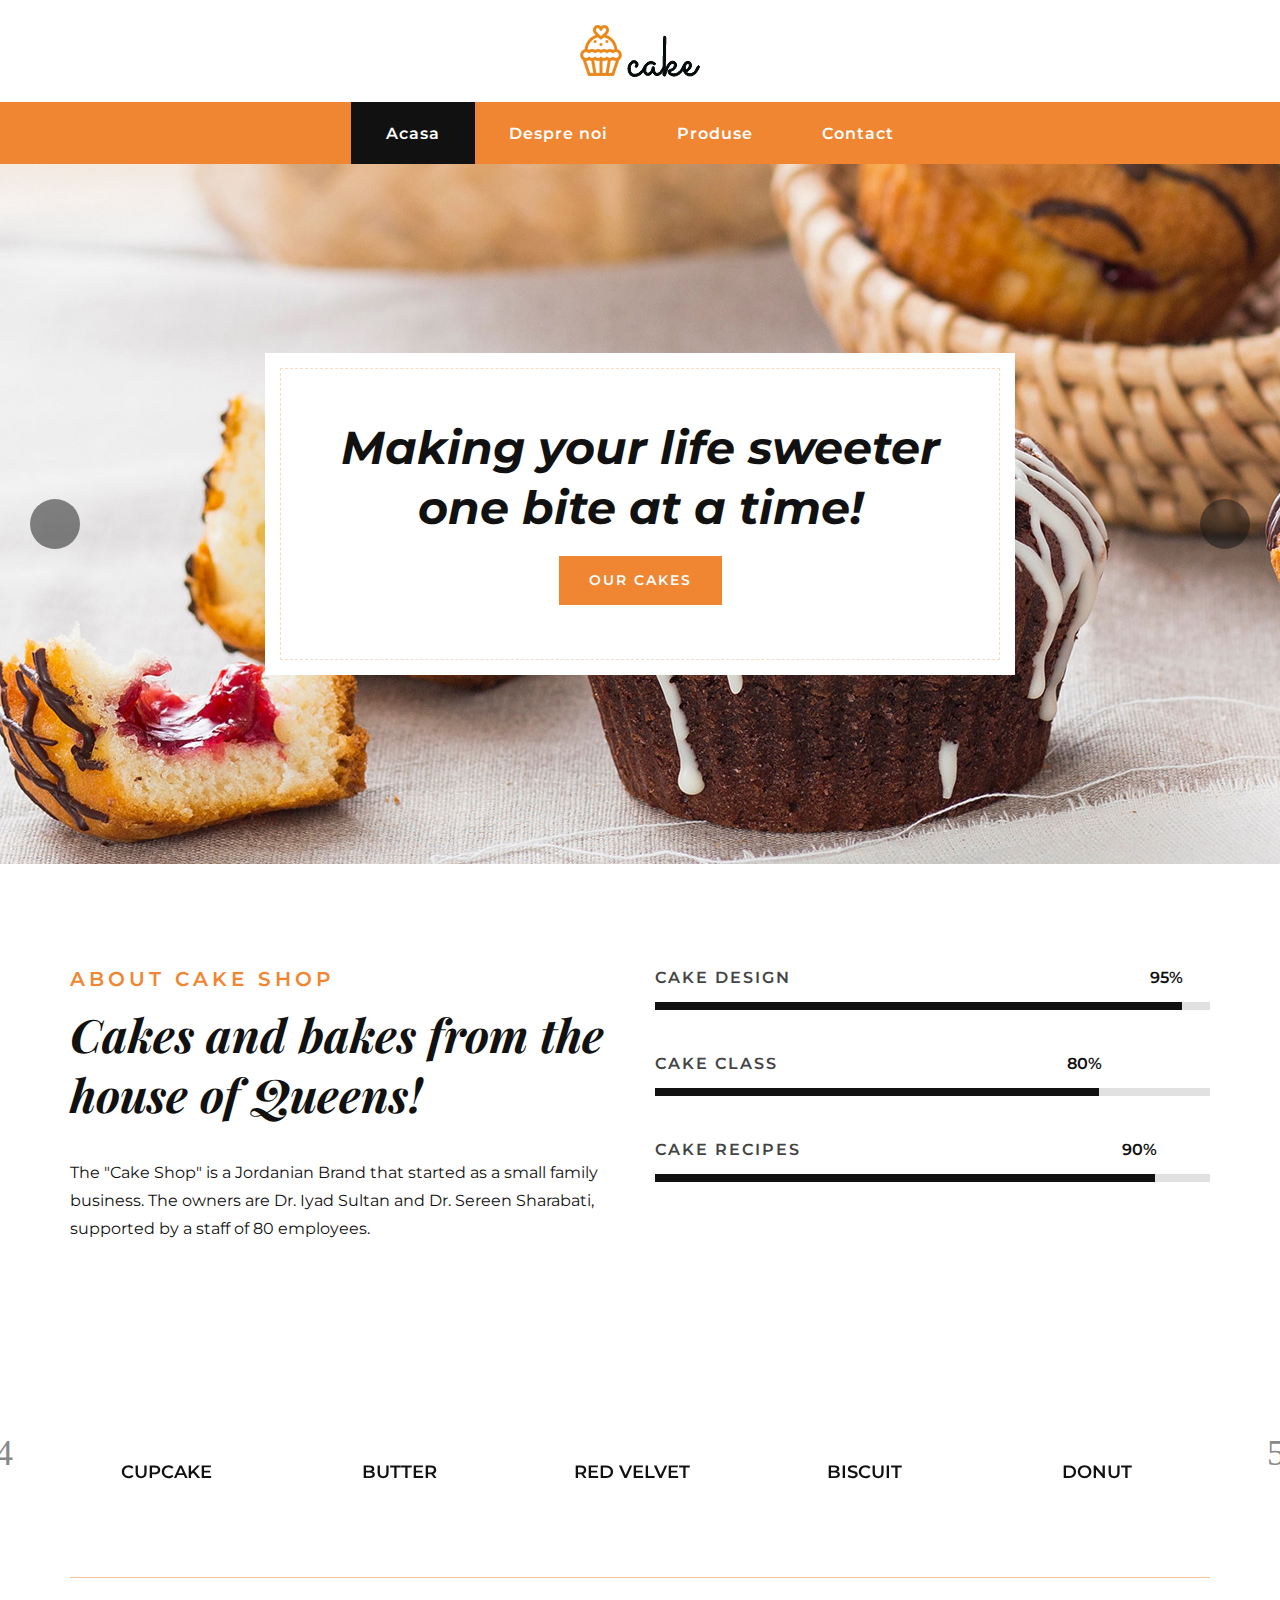
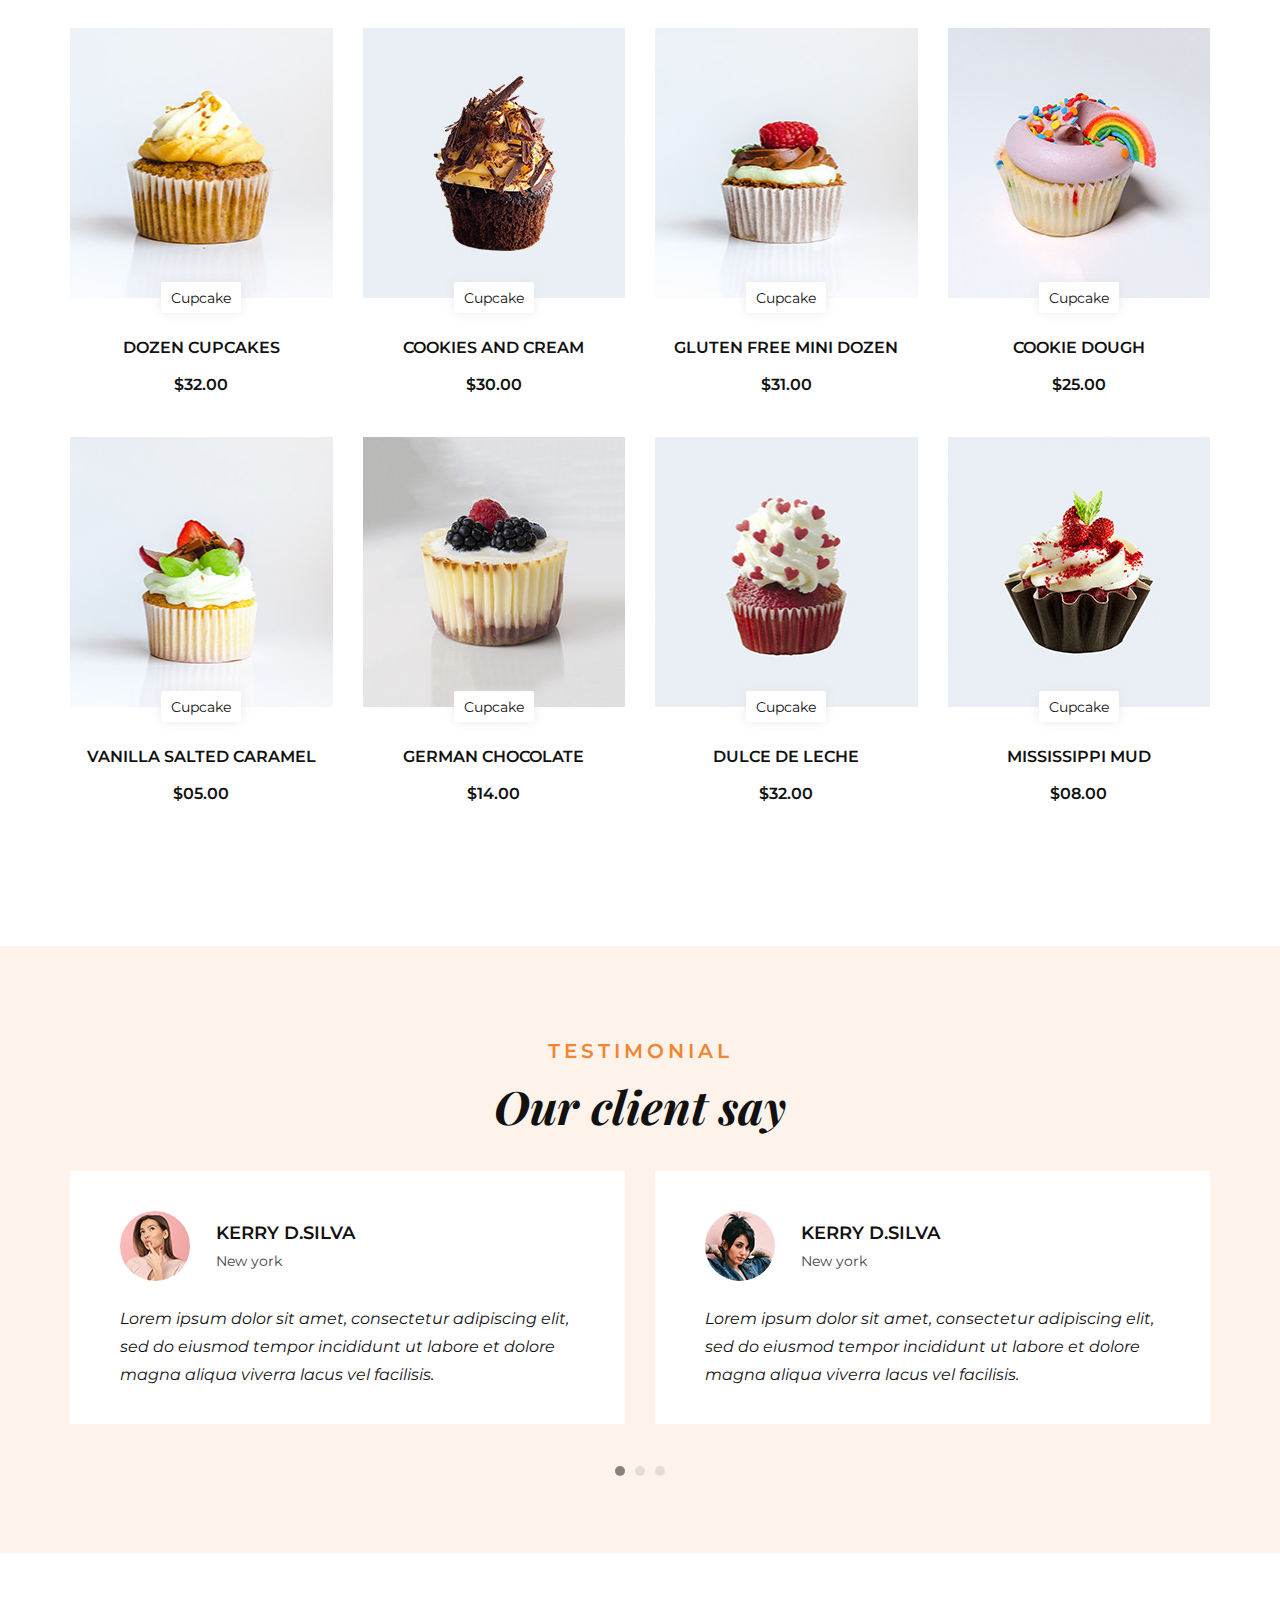
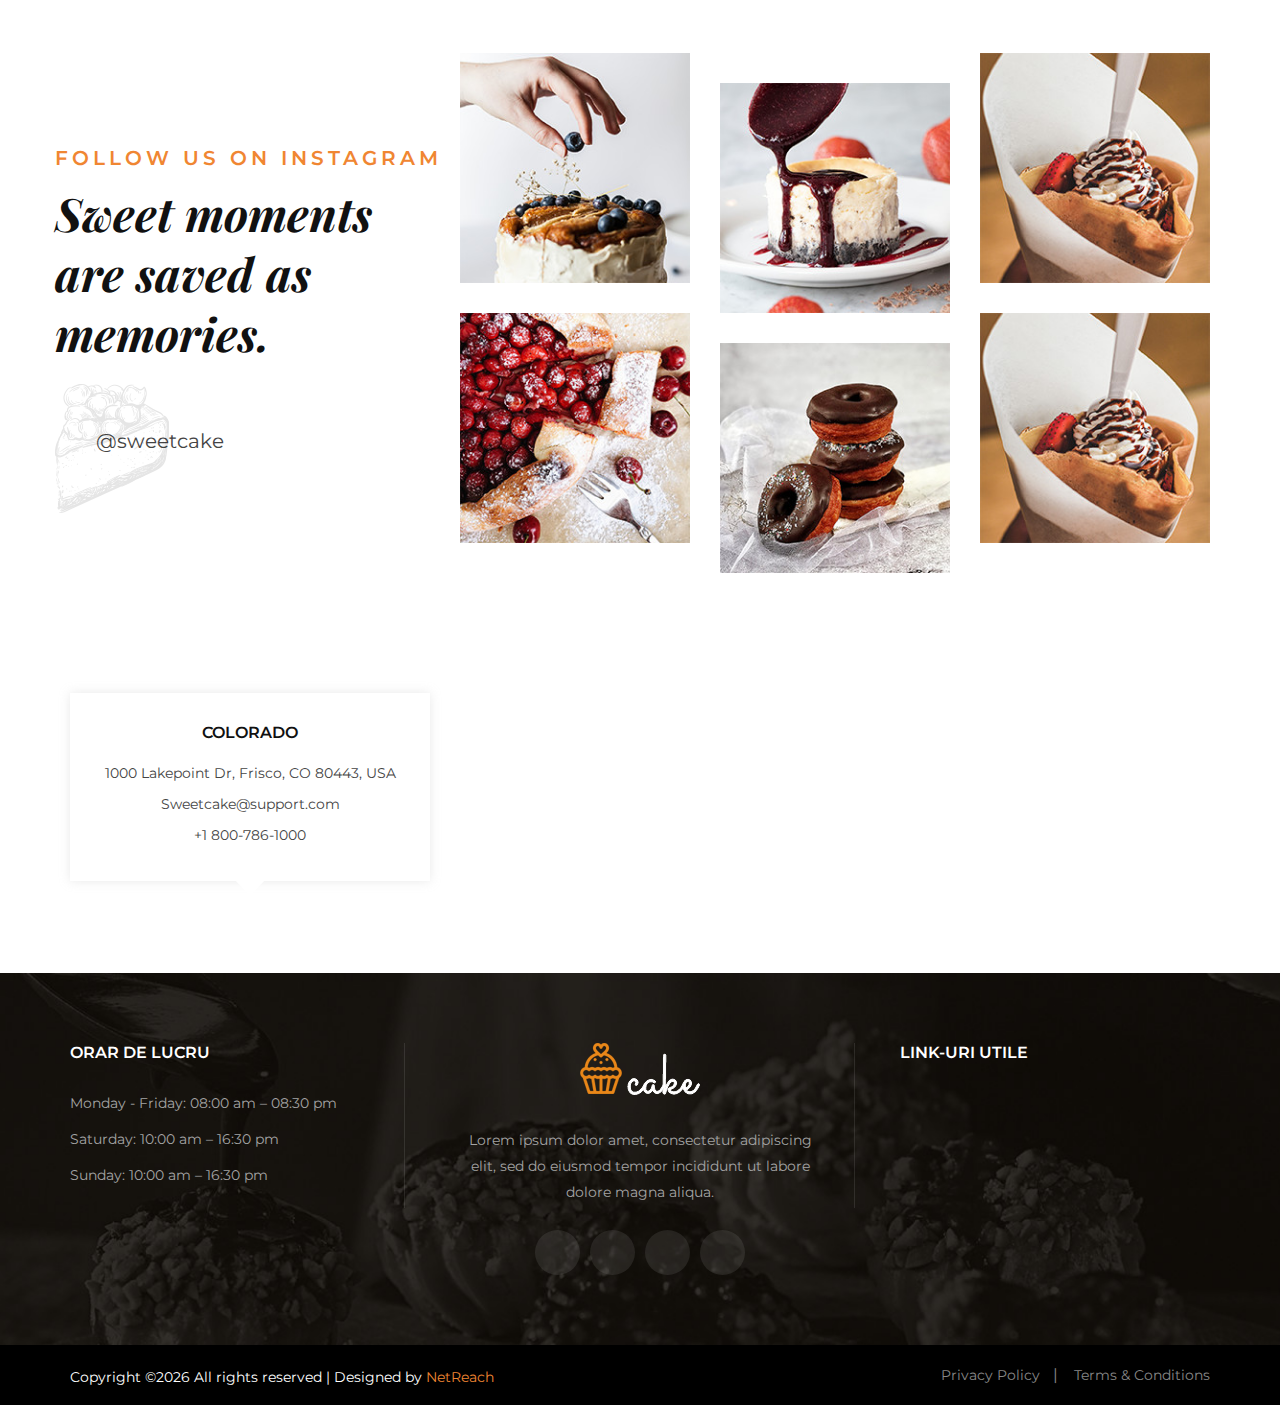
==== commit c1f7c4da: "1.1" ====
--- a/index.html
+++ b/index.html
@@ -595,9 +595,9 @@
             <div class="container">
                 <div class="row">
                     <div class="col-lg-7">
-                        <p class="copyright__text text-white"><!-- Link back to Colorlib can't be removed. Template is licensed under CC BY 3.0. -->
-                          Copyright &copy;<script>document.write(new Date().getFullYear());</script> All rights reserved | This template is made with <i class="fa fa-heart" aria-hidden="true"></i> by <a href="https://colorlib.com" target="_blank">Colorlib</a>
-                          <!-- Link back to Colorlib can't be removed. Template is licensed under CC BY 3.0. -->
+                        <p class="copyright__text text-white">
+                          Copyright &copy;<script>document.write(new Date().getFullYear());</script> All rights reserved | Designed by <a href="https://netreach.ro/">NetReach</a>
+                         
                       </p>
                   </div>
                   <div class="col-lg-5">
@@ -605,7 +605,6 @@
                         <ul>
                             <li><a href="#">Privacy Policy</a></li>
                             <li><a href="#">Terms & Conditions</a></li>
-                            <li><a href="#">Site Map</a></li>
                         </ul>
                     </div>
                 </div>
@@ -615,16 +614,6 @@
 </footer>
 <!-- Footer Section End -->
 
-<!-- Search Begin -->
-<div class="search-model">
-    <div class="h-100 d-flex align-items-center justify-content-center">
-        <div class="search-close-switch">+</div>
-        <form class="search-model-form">
-            <input type="text" id="search-input" placeholder="Search here.....">
-        </form>
-    </div>
-</div>
-<!-- Search End -->
 
 <!-- Js Plugins -->
 <script src="js/jquery-3.3.1.min.js"></script>
--- a/css/elegant-icons.css
+++ b/css/elegant-icons.css
@@ -0,0 +1,1159 @@
+@font-face {
+	font-family: 'ElegantIcons';
+	src:url('../fonts/ElegantIcons.eot');
+	src:url('../fonts/ElegantIcons.eot?#iefix') format('embedded-opentype'),
+		url('../fonts/ElegantIcons.woff') format('woff'),
+		url('../fonts/ElegantIcons.ttf') format('truetype'),
+		url('../fonts/ElegantIcons.svg#ElegantIcons') format('svg');
+	font-weight: normal;
+	font-style: normal;
+}
+
+/* Use the following CSS code if you want to use data attributes for inserting your icons */
+[data-icon]:before {
+	font-family: 'ElegantIcons';
+	content: attr(data-icon);
+	speak: none;
+	font-weight: normal;
+	font-variant: normal;
+	text-transform: none;
+	line-height: 1;
+	-webkit-font-smoothing: antialiased;
+	-moz-osx-font-smoothing: grayscale;
+}
+
+/* Use the following CSS code if you want to have a class per icon */
+/*
+Instead of a list of all class selectors,
+you can use the generic selector below, but it's slower:
+[class*="your-class-prefix"] {
+*/
+.arrow_up, .arrow_down, .arrow_left, .arrow_right, .arrow_left-up, .arrow_right-up, .arrow_right-down, .arrow_left-down, .arrow-up-down, .arrow_up-down_alt, .arrow_left-right_alt, .arrow_left-right, .arrow_expand_alt2, .arrow_expand_alt, .arrow_condense, .arrow_expand, .arrow_move, .arrow_carrot-up, .arrow_carrot-down, .arrow_carrot-left, .arrow_carrot-right, .arrow_carrot-2up, .arrow_carrot-2down, .arrow_carrot-2left, .arrow_carrot-2right, .arrow_carrot-up_alt2, .arrow_carrot-down_alt2, .arrow_carrot-left_alt2, .arrow_carrot-right_alt2, .arrow_carrot-2up_alt2, .arrow_carrot-2down_alt2, .arrow_carrot-2left_alt2, .arrow_carrot-2right_alt2, .arrow_triangle-up, .arrow_triangle-down, .arrow_triangle-left, .arrow_triangle-right, .arrow_triangle-up_alt2, .arrow_triangle-down_alt2, .arrow_triangle-left_alt2, .arrow_triangle-right_alt2, .arrow_back, .icon_minus-06, .icon_plus, .icon_close, .icon_check, .icon_minus_alt2, .icon_plus_alt2, .icon_close_alt2, .icon_check_alt2, .icon_zoom-out_alt, .icon_zoom-in_alt, .icon_search, .icon_box-empty, .icon_box-selected, .icon_minus-box, .icon_plus-box, .icon_box-checked, .icon_circle-empty, .icon_circle-slelected, .icon_stop_alt2, .icon_stop, .icon_pause_alt2, .icon_pause, .icon_menu, .icon_menu-square_alt2, .icon_menu-circle_alt2, .icon_ul, .icon_ol, .icon_adjust-horiz, .icon_adjust-vert, .icon_document_alt, .icon_documents_alt, .icon_pencil, .icon_pencil-edit_alt, .icon_pencil-edit, .icon_folder-alt, .icon_folder-open_alt, .icon_folder-add_alt, .icon_info_alt, .icon_error-oct_alt, .icon_error-circle_alt, .icon_error-triangle_alt, .icon_question_alt2, .icon_question, .icon_comment_alt, .icon_chat_alt, .icon_vol-mute_alt, .icon_volume-low_alt, .icon_volume-high_alt, .icon_quotations, .icon_quotations_alt2, .icon_clock_alt, .icon_lock_alt, .icon_lock-open_alt, .icon_key_alt, .icon_cloud_alt, .icon_cloud-upload_alt, .icon_cloud-download_alt, .icon_image, .icon_images, .icon_lightbulb_alt, .icon_gift_alt, .icon_house_alt, .icon_genius, .icon_mobile, .icon_tablet, .icon_laptop, .icon_desktop, .icon_camera_alt, .icon_mail_alt, .icon_cone_alt, .icon_ribbon_alt, .icon_bag_alt, .icon_creditcard, .icon_cart_alt, .icon_paperclip, .icon_tag_alt, .icon_tags_alt, .icon_trash_alt, .icon_cursor_alt, .icon_mic_alt, .icon_compass_alt, .icon_pin_alt, .icon_pushpin_alt, .icon_map_alt, .icon_drawer_alt, .icon_toolbox_alt, .icon_book_alt, .icon_calendar, .icon_film, .icon_table, .icon_contacts_alt, .icon_headphones, .icon_lifesaver, .icon_piechart, .icon_refresh, .icon_link_alt, .icon_link, .icon_loading, .icon_blocked, .icon_archive_alt, .icon_heart_alt, .icon_star_alt, .icon_star-half_alt, .icon_star, .icon_star-half, .icon_tools, .icon_tool, .icon_cog, .icon_cogs, .arrow_up_alt, .arrow_down_alt, .arrow_left_alt, .arrow_right_alt, .arrow_left-up_alt, .arrow_right-up_alt, .arrow_right-down_alt, .arrow_left-down_alt, .arrow_condense_alt, .arrow_expand_alt3, .arrow_carrot_up_alt, .arrow_carrot-down_alt, .arrow_carrot-left_alt, .arrow_carrot-right_alt, .arrow_carrot-2up_alt, .arrow_carrot-2dwnn_alt, .arrow_carrot-2left_alt, .arrow_carrot-2right_alt, .arrow_triangle-up_alt, .arrow_triangle-down_alt, .arrow_triangle-left_alt, .arrow_triangle-right_alt, .icon_minus_alt, .icon_plus_alt, .icon_close_alt, .icon_check_alt, .icon_zoom-out, .icon_zoom-in, .icon_stop_alt, .icon_menu-square_alt, .icon_menu-circle_alt, .icon_document, .icon_documents, .icon_pencil_alt, .icon_folder, .icon_folder-open, .icon_folder-add, .icon_folder_upload, .icon_folder_download, .icon_info, .icon_error-circle, .icon_error-oct, .icon_error-triangle, .icon_question_alt, .icon_comment, .icon_chat, .icon_vol-mute, .icon_volume-low, .icon_volume-high, .icon_quotations_alt, .icon_clock, .icon_lock, .icon_lock-open, .icon_key, .icon_cloud, .icon_cloud-upload, .icon_cloud-download, .icon_lightbulb, .icon_gift, .icon_house, .icon_camera, .icon_mail, .icon_cone, .icon_ribbon, .icon_bag, .icon_cart, .icon_tag, .icon_tags, .icon_trash, .icon_cursor, .icon_mic, .icon_compass, .icon_pin, .icon_pushpin, .icon_map, .icon_drawer, .icon_toolbox, .icon_book, .icon_contacts, .icon_archive, .icon_heart, .icon_profile, .icon_group, .icon_grid-2x2, .icon_grid-3x3, .icon_music, .icon_pause_alt, .icon_phone, .icon_upload, .icon_download, .social_facebook, .social_twitter, .social_pinterest, .social_googleplus, .social_tumblr, .social_tumbleupon, .social_wordpress, .social_instagram, .social_dribbble, .social_vimeo, .social_linkedin, .social_rss, .social_deviantart, .social_share, .social_myspace, .social_skype, .social_youtube, .social_picassa, .social_googledrive, .social_flickr, .social_blogger, .social_spotify, .social_delicious, .social_facebook_circle, .social_twitter_circle, .social_pinterest_circle, .social_googleplus_circle, .social_tumblr_circle, .social_stumbleupon_circle, .social_wordpress_circle, .social_instagram_circle, .social_dribbble_circle, .social_vimeo_circle, .social_linkedin_circle, .social_rss_circle, .social_deviantart_circle, .social_share_circle, .social_myspace_circle, .social_skype_circle, .social_youtube_circle, .social_picassa_circle, .social_googledrive_alt2, .social_flickr_circle, .social_blogger_circle, .social_spotify_circle, .social_delicious_circle, .social_facebook_square, .social_twitter_square, .social_pinterest_square, .social_googleplus_square, .social_tumblr_square, .social_stumbleupon_square, .social_wordpress_square, .social_instagram_square, .social_dribbble_square, .social_vimeo_square, .social_linkedin_square, .social_rss_square, .social_deviantart_square, .social_share_square, .social_myspace_square, .social_skype_square, .social_youtube_square, .social_picassa_square, .social_googledrive_square, .social_flickr_square, .social_blogger_square, .social_spotify_square, .social_delicious_square, .icon_printer, .icon_calulator, .icon_building, .icon_floppy, .icon_drive, .icon_search-2, .icon_id, .icon_id-2, .icon_puzzle, .icon_like, .icon_dislike, .icon_mug, .icon_currency, .icon_wallet, .icon_pens, .icon_easel, .icon_flowchart, .icon_datareport, .icon_briefcase, .icon_shield, .icon_percent, .icon_globe, .icon_globe-2, .icon_target, .icon_hourglass, .icon_balance, .icon_rook, .icon_printer-alt, .icon_calculator_alt, .icon_building_alt, .icon_floppy_alt, .icon_drive_alt, .icon_search_alt, .icon_id_alt, .icon_id-2_alt, .icon_puzzle_alt, .icon_like_alt, .icon_dislike_alt, .icon_mug_alt, .icon_currency_alt, .icon_wallet_alt, .icon_pens_alt, .icon_easel_alt, .icon_flowchart_alt, .icon_datareport_alt, .icon_briefcase_alt, .icon_shield_alt, .icon_percent_alt, .icon_globe_alt, .icon_clipboard {
+	font-family: 'ElegantIcons';
+	speak: none;
+	font-style: normal;
+	font-weight: normal;
+	font-variant: normal;
+	text-transform: none;
+	line-height: 1;
+	-webkit-font-smoothing: antialiased;
+}
+.arrow_up:before {
+	content: "\21";
+}
+.arrow_down:before {
+	content: "\22";
+}
+.arrow_left:before {
+	content: "\23";
+}
+.arrow_right:before {
+	content: "\24";
+}
+.arrow_left-up:before {
+	content: "\25";
+}
+.arrow_right-up:before {
+	content: "\26";
+}
+.arrow_right-down:before {
+	content: "\27";
+}
+.arrow_left-down:before {
+	content: "\28";
+}
+.arrow-up-down:before {
+	content: "\29";
+}
+.arrow_up-down_alt:before {
+	content: "\2a";
+}
+.arrow_left-right_alt:before {
+	content: "\2b";
+}
+.arrow_left-right:before {
+	content: "\2c";
+}
+.arrow_expand_alt2:before {
+	content: "\2d";
+}
+.arrow_expand_alt:before {
+	content: "\2e";
+}
+.arrow_condense:before {
+	content: "\2f";
+}
+.arrow_expand:before {
+	content: "\30";
+}
+.arrow_move:before {
+	content: "\31";
+}
+.arrow_carrot-up:before {
+	content: "\32";
+}
+.arrow_carrot-down:before {
+	content: "\33";
+}
+.arrow_carrot-left:before {
+	content: "\34";
+}
+.arrow_carrot-right:before {
+	content: "\35";
+}
+.arrow_carrot-2up:before {
+	content: "\36";
+}
+.arrow_carrot-2down:before {
+	content: "\37";
+}
+.arrow_carrot-2left:before {
+	content: "\38";
+}
+.arrow_carrot-2right:before {
+	content: "\39";
+}
+.arrow_carrot-up_alt2:before {
+	content: "\3a";
+}
+.arrow_carrot-down_alt2:before {
+	content: "\3b";
+}
+.arrow_carrot-left_alt2:before {
+	content: "\3c";
+}
+.arrow_carrot-right_alt2:before {
+	content: "\3d";
+}
+.arrow_carrot-2up_alt2:before {
+	content: "\3e";
+}
+.arrow_carrot-2down_alt2:before {
+	content: "\3f";
+}
+.arrow_carrot-2left_alt2:before {
+	content: "\40";
+}
+.arrow_carrot-2right_alt2:before {
+	content: "\41";
+}
+.arrow_triangle-up:before {
+	content: "\42";
+}
+.arrow_triangle-down:before {
+	content: "\43";
+}
+.arrow_triangle-left:before {
+	content: "\44";
+}
+.arrow_triangle-right:before {
+	content: "\45";
+}
+.arrow_triangle-up_alt2:before {
+	content: "\46";
+}
+.arrow_triangle-down_alt2:before {
+	content: "\47";
+}
+.arrow_triangle-left_alt2:before {
+	content: "\48";
+}
+.arrow_triangle-right_alt2:before {
+	content: "\49";
+}
+.arrow_back:before {
+	content: "\4a";
+}
+.icon_minus-06:before {
+	content: "\4b";
+}
+.icon_plus:before {
+	content: "\4c";
+}
+.icon_close:before {
+	content: "\4d";
+}
+.icon_check:before {
+	content: "\4e";
+}
+.icon_minus_alt2:before {
+	content: "\4f";
+}
+.icon_plus_alt2:before {
+	content: "\50";
+}
+.icon_close_alt2:before {
+	content: "\51";
+}
+.icon_check_alt2:before {
+	content: "\52";
+}
+.icon_zoom-out_alt:before {
+	content: "\53";
+}
+.icon_zoom-in_alt:before {
+	content: "\54";
+}
+.icon_search:before {
+	content: "\55";
+}
+.icon_box-empty:before {
+	content: "\56";
+}
+.icon_box-selected:before {
+	content: "\57";
+}
+.icon_minus-box:before {
+	content: "\58";
+}
+.icon_plus-box:before {
+	content: "\59";
+}
+.icon_box-checked:before {
+	content: "\5a";
+}
+.icon_circle-empty:before {
+	content: "\5b";
+}
+.icon_circle-slelected:before {
+	content: "\5c";
+}
+.icon_stop_alt2:before {
+	content: "\5d";
+}
+.icon_stop:before {
+	content: "\5e";
+}
+.icon_pause_alt2:before {
+	content: "\5f";
+}
+.icon_pause:before {
+	content: "\60";
+}
+.icon_menu:before {
+	content: "\61";
+}
+.icon_menu-square_alt2:before {
+	content: "\62";
+}
+.icon_menu-circle_alt2:before {
+	content: "\63";
+}
+.icon_ul:before {
+	content: "\64";
+}
+.icon_ol:before {
+	content: "\65";
+}
+.icon_adjust-horiz:before {
+	content: "\66";
+}
+.icon_adjust-vert:before {
+	content: "\67";
+}
+.icon_document_alt:before {
+	content: "\68";
+}
+.icon_documents_alt:before {
+	content: "\69";
+}
+.icon_pencil:before {
+	content: "\6a";
+}
+.icon_pencil-edit_alt:before {
+	content: "\6b";
+}
+.icon_pencil-edit:before {
+	content: "\6c";
+}
+.icon_folder-alt:before {
+	content: "\6d";
+}
+.icon_folder-open_alt:before {
+	content: "\6e";
+}
+.icon_folder-add_alt:before {
+	content: "\6f";
+}
+.icon_info_alt:before {
+	content: "\70";
+}
+.icon_error-oct_alt:before {
+	content: "\71";
+}
+.icon_error-circle_alt:before {
+	content: "\72";
+}
+.icon_error-triangle_alt:before {
+	content: "\73";
+}
+.icon_question_alt2:before {
+	content: "\74";
+}
+.icon_question:before {
+	content: "\75";
+}
+.icon_comment_alt:before {
+	content: "\76";
+}
+.icon_chat_alt:before {
+	content: "\77";
+}
+.icon_vol-mute_alt:before {
+	content: "\78";
+}
+.icon_volume-low_alt:before {
+	content: "\79";
+}
+.icon_volume-high_alt:before {
+	content: "\7a";
+}
+.icon_quotations:before {
+	content: "\7b";
+}
+.icon_quotations_alt2:before {
+	content: "\7c";
+}
+.icon_clock_alt:before {
+	content: "\7d";
+}
+.icon_lock_alt:before {
+	content: "\7e";
+}
+.icon_lock-open_alt:before {
+	content: "\e000";
+}
+.icon_key_alt:before {
+	content: "\e001";
+}
+.icon_cloud_alt:before {
+	content: "\e002";
+}
+.icon_cloud-upload_alt:before {
+	content: "\e003";
+}
+.icon_cloud-download_alt:before {
+	content: "\e004";
+}
+.icon_image:before {
+	content: "\e005";
+}
+.icon_images:before {
+	content: "\e006";
+}
+.icon_lightbulb_alt:before {
+	content: "\e007";
+}
+.icon_gift_alt:before {
+	content: "\e008";
+}
+.icon_house_alt:before {
+	content: "\e009";
+}
+.icon_genius:before {
+	content: "\e00a";
+}
+.icon_mobile:before {
+	content: "\e00b";
+}
+.icon_tablet:before {
+	content: "\e00c";
+}
+.icon_laptop:before {
+	content: "\e00d";
+}
+.icon_desktop:before {
+	content: "\e00e";
+}
+.icon_camera_alt:before {
+	content: "\e00f";
+}
+.icon_mail_alt:before {
+	content: "\e010";
+}
+.icon_cone_alt:before {
+	content: "\e011";
+}
+.icon_ribbon_alt:before {
+	content: "\e012";
+}
+.icon_bag_alt:before {
+	content: "\e013";
+}
+.icon_creditcard:before {
+	content: "\e014";
+}
+.icon_cart_alt:before {
+	content: "\e015";
+}
+.icon_paperclip:before {
+	content: "\e016";
+}
+.icon_tag_alt:before {
+	content: "\e017";
+}
+.icon_tags_alt:before {
+	content: "\e018";
+}
+.icon_trash_alt:before {
+	content: "\e019";
+}
+.icon_cursor_alt:before {
+	content: "\e01a";
+}
+.icon_mic_alt:before {
+	content: "\e01b";
+}
+.icon_compass_alt:before {
+	content: "\e01c";
+}
+.icon_pin_alt:before {
+	content: "\e01d";
+}
+.icon_pushpin_alt:before {
+	content: "\e01e";
+}
+.icon_map_alt:before {
+	content: "\e01f";
+}
+.icon_drawer_alt:before {
+	content: "\e020";
+}
+.icon_toolbox_alt:before {
+	content: "\e021";
+}
+.icon_book_alt:before {
+	content: "\e022";
+}
+.icon_calendar:before {
+	content: "\e023";
+}
+.icon_film:before {
+	content: "\e024";
+}
+.icon_table:before {
+	content: "\e025";
+}
+.icon_contacts_alt:before {
+	content: "\e026";
+}
+.icon_headphones:before {
+	content: "\e027";
+}
+.icon_lifesaver:before {
+	content: "\e028";
+}
+.icon_piechart:before {
+	content: "\e029";
+}
+.icon_refresh:before {
+	content: "\e02a";
+}
+.icon_link_alt:before {
+	content: "\e02b";
+}
+.icon_link:before {
+	content: "\e02c";
+}
+.icon_loading:before {
+	content: "\e02d";
+}
+.icon_blocked:before {
+	content: "\e02e";
+}
+.icon_archive_alt:before {
+	content: "\e02f";
+}
+.icon_heart_alt:before {
+	content: "\e030";
+}
+.icon_star_alt:before {
+	content: "\e031";
+}
+.icon_star-half_alt:before {
+	content: "\e032";
+}
+.icon_star:before {
+	content: "\e033";
+}
+.icon_star-half:before {
+	content: "\e034";
+}
+.icon_tools:before {
+	content: "\e035";
+}
+.icon_tool:before {
+	content: "\e036";
+}
+.icon_cog:before {
+	content: "\e037";
+}
+.icon_cogs:before {
+	content: "\e038";
+}
+.arrow_up_alt:before {
+	content: "\e039";
+}
+.arrow_down_alt:before {
+	content: "\e03a";
+}
+.arrow_left_alt:before {
+	content: "\e03b";
+}
+.arrow_right_alt:before {
+	content: "\e03c";
+}
+.arrow_left-up_alt:before {
+	content: "\e03d";
+}
+.arrow_right-up_alt:before {
+	content: "\e03e";
+}
+.arrow_right-down_alt:before {
+	content: "\e03f";
+}
+.arrow_left-down_alt:before {
+	content: "\e040";
+}
+.arrow_condense_alt:before {
+	content: "\e041";
+}
+.arrow_expand_alt3:before {
+	content: "\e042";
+}
+.arrow_carrot_up_alt:before {
+	content: "\e043";
+}
+.arrow_carrot-down_alt:before {
+	content: "\e044";
+}
+.arrow_carrot-left_alt:before {
+	content: "\e045";
+}
+.arrow_carrot-right_alt:before {
+	content: "\e046";
+}
+.arrow_carrot-2up_alt:before {
+	content: "\e047";
+}
+.arrow_carrot-2dwnn_alt:before {
+	content: "\e048";
+}
+.arrow_carrot-2left_alt:before {
+	content: "\e049";
+}
+.arrow_carrot-2right_alt:before {
+	content: "\e04a";
+}
+.arrow_triangle-up_alt:before {
+	content: "\e04b";
+}
+.arrow_triangle-down_alt:before {
+	content: "\e04c";
+}
+.arrow_triangle-left_alt:before {
+	content: "\e04d";
+}
+.arrow_triangle-right_alt:before {
+	content: "\e04e";
+}
+.icon_minus_alt:before {
+	content: "\e04f";
+}
+.icon_plus_alt:before {
+	content: "\e050";
+}
+.icon_close_alt:before {
+	content: "\e051";
+}
+.icon_check_alt:before {
+	content: "\e052";
+}
+.icon_zoom-out:before {
+	content: "\e053";
+}
+.icon_zoom-in:before {
+	content: "\e054";
+}
+.icon_stop_alt:before {
+	content: "\e055";
+}
+.icon_menu-square_alt:before {
+	content: "\e056";
+}
+.icon_menu-circle_alt:before {
+	content: "\e057";
+}
+.icon_document:before {
+	content: "\e058";
+}
+.icon_documents:before {
+	content: "\e059";
+}
+.icon_pencil_alt:before {
+	content: "\e05a";
+}
+.icon_folder:before {
+	content: "\e05b";
+}
+.icon_folder-open:before {
+	content: "\e05c";
+}
+.icon_folder-add:before {
+	content: "\e05d";
+}
+.icon_folder_upload:before {
+	content: "\e05e";
+}
+.icon_folder_download:before {
+	content: "\e05f";
+}
+.icon_info:before {
+	content: "\e060";
+}
+.icon_error-circle:before {
+	content: "\e061";
+}
+.icon_error-oct:before {
+	content: "\e062";
+}
+.icon_error-triangle:before {
+	content: "\e063";
+}
+.icon_question_alt:before {
+	content: "\e064";
+}
+.icon_comment:before {
+	content: "\e065";
+}
+.icon_chat:before {
+	content: "\e066";
+}
+.icon_vol-mute:before {
+	content: "\e067";
+}
+.icon_volume-low:before {
+	content: "\e068";
+}
+.icon_volume-high:before {
+	content: "\e069";
+}
+.icon_quotations_alt:before {
+	content: "\e06a";
+}
+.icon_clock:before {
+	content: "\e06b";
+}
+.icon_lock:before {
+	content: "\e06c";
+}
+.icon_lock-open:before {
+	content: "\e06d";
+}
+.icon_key:before {
+	content: "\e06e";
+}
+.icon_cloud:before {
+	content: "\e06f";
+}
+.icon_cloud-upload:before {
+	content: "\e070";
+}
+.icon_cloud-download:before {
+	content: "\e071";
+}
+.icon_lightbulb:before {
+	content: "\e072";
+}
+.icon_gift:before {
+	content: "\e073";
+}
+.icon_house:before {
+	content: "\e074";
+}
+.icon_camera:before {
+	content: "\e075";
+}
+.icon_mail:before {
+	content: "\e076";
+}
+.icon_cone:before {
+	content: "\e077";
+}
+.icon_ribbon:before {
+	content: "\e078";
+}
+.icon_bag:before {
+	content: "\e079";
+}
+.icon_cart:before {
+	content: "\e07a";
+}
+.icon_tag:before {
+	content: "\e07b";
+}
+.icon_tags:before {
+	content: "\e07c";
+}
+.icon_trash:before {
+	content: "\e07d";
+}
+.icon_cursor:before {
+	content: "\e07e";
+}
+.icon_mic:before {
+	content: "\e07f";
+}
+.icon_compass:before {
+	content: "\e080";
+}
+.icon_pin:before {
+	content: "\e081";
+}
+.icon_pushpin:before {
+	content: "\e082";
+}
+.icon_map:before {
+	content: "\e083";
+}
+.icon_drawer:before {
+	content: "\e084";
+}
+.icon_toolbox:before {
+	content: "\e085";
+}
+.icon_book:before {
+	content: "\e086";
+}
+.icon_contacts:before {
+	content: "\e087";
+}
+.icon_archive:before {
+	content: "\e088";
+}
+.icon_heart:before {
+	content: "\e089";
+}
+.icon_profile:before {
+	content: "\e08a";
+}
+.icon_group:before {
+	content: "\e08b";
+}
+.icon_grid-2x2:before {
+	content: "\e08c";
+}
+.icon_grid-3x3:before {
+	content: "\e08d";
+}
+.icon_music:before {
+	content: "\e08e";
+}
+.icon_pause_alt:before {
+	content: "\e08f";
+}
+.icon_phone:before {
+	content: "\e090";
+}
+.icon_upload:before {
+	content: "\e091";
+}
+.icon_download:before {
+	content: "\e092";
+}
+.social_facebook:before {
+	content: "\e093";
+}
+.social_twitter:before {
+	content: "\e094";
+}
+.social_pinterest:before {
+	content: "\e095";
+}
+.social_googleplus:before {
+	content: "\e096";
+}
+.social_tumblr:before {
+	content: "\e097";
+}
+.social_tumbleupon:before {
+	content: "\e098";
+}
+.social_wordpress:before {
+	content: "\e099";
+}
+.social_instagram:before {
+	content: "\e09a";
+}
+.social_dribbble:before {
+	content: "\e09b";
+}
+.social_vimeo:before {
+	content: "\e09c";
+}
+.social_linkedin:before {
+	content: "\e09d";
+}
+.social_rss:before {
+	content: "\e09e";
+}
+.social_deviantart:before {
+	content: "\e09f";
+}
+.social_share:before {
+	content: "\e0a0";
+}
+.social_myspace:before {
+	content: "\e0a1";
+}
+.social_skype:before {
+	content: "\e0a2";
+}
+.social_youtube:before {
+	content: "\e0a3";
+}
+.social_picassa:before {
+	content: "\e0a4";
+}
+.social_googledrive:before {
+	content: "\e0a5";
+}
+.social_flickr:before {
+	content: "\e0a6";
+}
+.social_blogger:before {
+	content: "\e0a7";
+}
+.social_spotify:before {
+	content: "\e0a8";
+}
+.social_delicious:before {
+	content: "\e0a9";
+}
+.social_facebook_circle:before {
+	content: "\e0aa";
+}
+.social_twitter_circle:before {
+	content: "\e0ab";
+}
+.social_pinterest_circle:before {
+	content: "\e0ac";
+}
+.social_googleplus_circle:before {
+	content: "\e0ad";
+}
+.social_tumblr_circle:before {
+	content: "\e0ae";
+}
+.social_stumbleupon_circle:before {
+	content: "\e0af";
+}
+.social_wordpress_circle:before {
+	content: "\e0b0";
+}
+.social_instagram_circle:before {
+	content: "\e0b1";
+}
+.social_dribbble_circle:before {
+	content: "\e0b2";
+}
+.social_vimeo_circle:before {
+	content: "\e0b3";
+}
+.social_linkedin_circle:before {
+	content: "\e0b4";
+}
+.social_rss_circle:before {
+	content: "\e0b5";
+}
+.social_deviantart_circle:before {
+	content: "\e0b6";
+}
+.social_share_circle:before {
+	content: "\e0b7";
+}
+.social_myspace_circle:before {
+	content: "\e0b8";
+}
+.social_skype_circle:before {
+	content: "\e0b9";
+}
+.social_youtube_circle:before {
+	content: "\e0ba";
+}
+.social_picassa_circle:before {
+	content: "\e0bb";
+}
+.social_googledrive_alt2:before {
+	content: "\e0bc";
+}
+.social_flickr_circle:before {
+	content: "\e0bd";
+}
+.social_blogger_circle:before {
+	content: "\e0be";
+}
+.social_spotify_circle:before {
+	content: "\e0bf";
+}
+.social_delicious_circle:before {
+	content: "\e0c0";
+}
+.social_facebook_square:before {
+	content: "\e0c1";
+}
+.social_twitter_square:before {
+	content: "\e0c2";
+}
+.social_pinterest_square:before {
+	content: "\e0c3";
+}
+.social_googleplus_square:before {
+	content: "\e0c4";
+}
+.social_tumblr_square:before {
+	content: "\e0c5";
+}
+.social_stumbleupon_square:before {
+	content: "\e0c6";
+}
+.social_wordpress_square:before {
+	content: "\e0c7";
+}
+.social_instagram_square:before {
+	content: "\e0c8";
+}
+.social_dribbble_square:before {
+	content: "\e0c9";
+}
+.social_vimeo_square:before {
+	content: "\e0ca";
+}
+.social_linkedin_square:before {
+	content: "\e0cb";
+}
+.social_rss_square:before {
+	content: "\e0cc";
+}
+.social_deviantart_square:before {
+	content: "\e0cd";
+}
+.social_share_square:before {
+	content: "\e0ce";
+}
+.social_myspace_square:before {
+	content: "\e0cf";
+}
+.social_skype_square:before {
+	content: "\e0d0";
+}
+.social_youtube_square:before {
+	content: "\e0d1";
+}
+.social_picassa_square:before {
+	content: "\e0d2";
+}
+.social_googledrive_square:before {
+	content: "\e0d3";
+}
+.social_flickr_square:before {
+	content: "\e0d4";
+}
+.social_blogger_square:before {
+	content: "\e0d5";
+}
+.social_spotify_square:before {
+	content: "\e0d6";
+}
+.social_delicious_square:before {
+	content: "\e0d7";
+}
+.icon_printer:before {
+	content: "\e103";
+}
+.icon_calulator:before {
+	content: "\e0ee";
+}
+.icon_building:before {
+	content: "\e0ef";
+}
+.icon_floppy:before {
+	content: "\e0e8";
+}
+.icon_drive:before {
+	content: "\e0ea";
+}
+.icon_search-2:before {
+	content: "\e101";
+}
+.icon_id:before {
+	content: "\e107";
+}
+.icon_id-2:before {
+	content: "\e108";
+}
+.icon_puzzle:before {
+	content: "\e102";
+}
+.icon_like:before {
+	content: "\e106";
+}
+.icon_dislike:before {
+	content: "\e0eb";
+}
+.icon_mug:before {
+	content: "\e105";
+}
+.icon_currency:before {
+	content: "\e0ed";
+}
+.icon_wallet:before {
+	content: "\e100";
+}
+.icon_pens:before {
+	content: "\e104";
+}
+.icon_easel:before {
+	content: "\e0e9";
+}
+.icon_flowchart:before {
+	content: "\e109";
+}
+.icon_datareport:before {
+	content: "\e0ec";
+}
+.icon_briefcase:before {
+	content: "\e0fe";
+}
+.icon_shield:before {
+	content: "\e0f6";
+}
+.icon_percent:before {
+	content: "\e0fb";
+}
+.icon_globe:before {
+	content: "\e0e2";
+}
+.icon_globe-2:before {
+	content: "\e0e3";
+}
+.icon_target:before {
+	content: "\e0f5";
+}
+.icon_hourglass:before {
+	content: "\e0e1";
+}
+.icon_balance:before {
+	content: "\e0ff";
+}
+.icon_rook:before {
+	content: "\e0f8";
+}
+.icon_printer-alt:before {
+	content: "\e0fa";
+}
+.icon_calculator_alt:before {
+	content: "\e0e7";
+}
+.icon_building_alt:before {
+	content: "\e0fd";
+}
+.icon_floppy_alt:before {
+	content: "\e0e4";
+}
+.icon_drive_alt:before {
+	content: "\e0e5";
+}
+.icon_search_alt:before {
+	content: "\e0f7";
+}
+.icon_id_alt:before {
+	content: "\e0e0";
+}
+.icon_id-2_alt:before {
+	content: "\e0fc";
+}
+.icon_puzzle_alt:before {
+	content: "\e0f9";
+}
+.icon_like_alt:before {
+	content: "\e0dd";
+}
+.icon_dislike_alt:before {
+	content: "\e0f1";
+}
+.icon_mug_alt:before {
+	content: "\e0dc";
+}
+.icon_currency_alt:before {
+	content: "\e0f3";
+}
+.icon_wallet_alt:before {
+	content: "\e0d8";
+}
+.icon_pens_alt:before {
+	content: "\e0db";
+}
+.icon_easel_alt:before {
+	content: "\e0f0";
+}
+.icon_flowchart_alt:before {
+	content: "\e0df";
+}
+.icon_datareport_alt:before {
+	content: "\e0f2";
+}
+.icon_briefcase_alt:before {
+	content: "\e0f4";
+}
+.icon_shield_alt:before {
+	content: "\e0d9";
+}
+.icon_percent_alt:before {
+	content: "\e0da";
+}
+.icon_globe_alt:before {
+	content: "\e0de";
+}
+.icon_clipboard:before {
+	content: "\e0e6";
+}
+
+
+	.glyph {
+		float: left;
+		text-align: center;
+		padding: .75em;
+		margin: .4em 1.5em .75em 0;
+		width: 6em;
+text-shadow: none;
+	}
+        .glyph_big {
+        font-size: 128px;
+        color: #59c5dc;
+        float: left;
+        margin-right: 20px;
+        }
+
+        .glyph div { padding-bottom: 10px;}
+
+	.glyph input {
+		font-family: consolas, monospace;
+		font-size: 12px;
+		width: 100%;
+		text-align: center;
+		border: 0;
+		box-shadow: 0 0 0 1px #ccc;
+		padding: .2em;
+                -moz-border-radius: 5px;
+                -webkit-border-radius: 5px;
+	}
+	.centered {
+		margin-left: auto;
+		margin-right: auto;
+	}
+	.glyph .fs1 {
+		font-size: 2em;
+	}
+
+	
--- a/css/nice-select.css
+++ b/css/nice-select.css
@@ -0,0 +1,138 @@
+.nice-select {
+  -webkit-tap-highlight-color: transparent;
+  background-color: #fff;
+  border-radius: 5px;
+  border: solid 1px #e8e8e8;
+  box-sizing: border-box;
+  clear: both;
+  cursor: pointer;
+  display: block;
+  float: left;
+  font-family: inherit;
+  font-size: 14px;
+  font-weight: normal;
+  height: 42px;
+  line-height: 40px;
+  outline: none;
+  padding-left: 18px;
+  padding-right: 30px;
+  position: relative;
+  text-align: left !important;
+  -webkit-transition: all 0.2s ease-in-out;
+  transition: all 0.2s ease-in-out;
+  -webkit-user-select: none;
+     -moz-user-select: none;
+      -ms-user-select: none;
+          user-select: none;
+  white-space: nowrap;
+  width: auto; }
+  .nice-select:hover {
+    border-color: #dbdbdb; }
+  .nice-select:active, .nice-select.open, .nice-select:focus {
+    border-color: #999; }
+  .nice-select:after {
+    border-bottom: 2px solid #999;
+    border-right: 2px solid #999;
+    content: '';
+    display: block;
+    height: 5px;
+    margin-top: -4px;
+    pointer-events: none;
+    position: absolute;
+    right: 12px;
+    top: 50%;
+    -webkit-transform-origin: 66% 66%;
+        -ms-transform-origin: 66% 66%;
+            transform-origin: 66% 66%;
+    -webkit-transform: rotate(45deg);
+        -ms-transform: rotate(45deg);
+            transform: rotate(45deg);
+    -webkit-transition: all 0.15s ease-in-out;
+    transition: all 0.15s ease-in-out;
+    width: 5px; }
+  .nice-select.open:after {
+    -webkit-transform: rotate(-135deg);
+        -ms-transform: rotate(-135deg);
+            transform: rotate(-135deg); }
+  .nice-select.open .list {
+    opacity: 1;
+    pointer-events: auto;
+    -webkit-transform: scale(1) translateY(0);
+        -ms-transform: scale(1) translateY(0);
+            transform: scale(1) translateY(0); }
+  .nice-select.disabled {
+    border-color: #ededed;
+    color: #999;
+    pointer-events: none; }
+    .nice-select.disabled:after {
+      border-color: #cccccc; }
+  .nice-select.wide {
+    width: 100%; }
+    .nice-select.wide .list {
+      left: 0 !important;
+      right: 0 !important; }
+  .nice-select.right {
+    float: right; }
+    .nice-select.right .list {
+      left: auto;
+      right: 0; }
+  .nice-select.small {
+    font-size: 12px;
+    height: 36px;
+    line-height: 34px; }
+    .nice-select.small:after {
+      height: 4px;
+      width: 4px; }
+    .nice-select.small .option {
+      line-height: 34px;
+      min-height: 34px; }
+  .nice-select .list {
+    background-color: #fff;
+    border-radius: 5px;
+    box-shadow: 0 0 0 1px rgba(68, 68, 68, 0.11);
+    box-sizing: border-box;
+    margin-top: 4px;
+    opacity: 0;
+    overflow: hidden;
+    padding: 0;
+    pointer-events: none;
+    position: absolute;
+    top: 100%;
+    left: 0;
+    -webkit-transform-origin: 50% 0;
+        -ms-transform-origin: 50% 0;
+            transform-origin: 50% 0;
+    -webkit-transform: scale(0.75) translateY(-21px);
+        -ms-transform: scale(0.75) translateY(-21px);
+            transform: scale(0.75) translateY(-21px);
+    -webkit-transition: all 0.2s cubic-bezier(0.5, 0, 0, 1.25), opacity 0.15s ease-out;
+    transition: all 0.2s cubic-bezier(0.5, 0, 0, 1.25), opacity 0.15s ease-out;
+    z-index: 9; }
+    .nice-select .list:hover .option:not(:hover) {
+      background-color: transparent !important; }
+  .nice-select .option {
+    cursor: pointer;
+    font-weight: 400;
+    line-height: 40px;
+    list-style: none;
+    min-height: 40px;
+    outline: none;
+    padding-left: 18px;
+    padding-right: 29px;
+    text-align: left;
+    -webkit-transition: all 0.2s;
+    transition: all 0.2s; }
+    .nice-select .option:hover, .nice-select .option.focus, .nice-select .option.selected.focus {
+      background-color: #f6f6f6; }
+    .nice-select .option.selected {
+      font-weight: bold; }
+    .nice-select .option.disabled {
+      background-color: transparent;
+      color: #999;
+      cursor: default; }
+
+.no-csspointerevents .nice-select .list {
+  display: none; }
+
+.no-csspointerevents .nice-select.open .list {
+  display: block; }
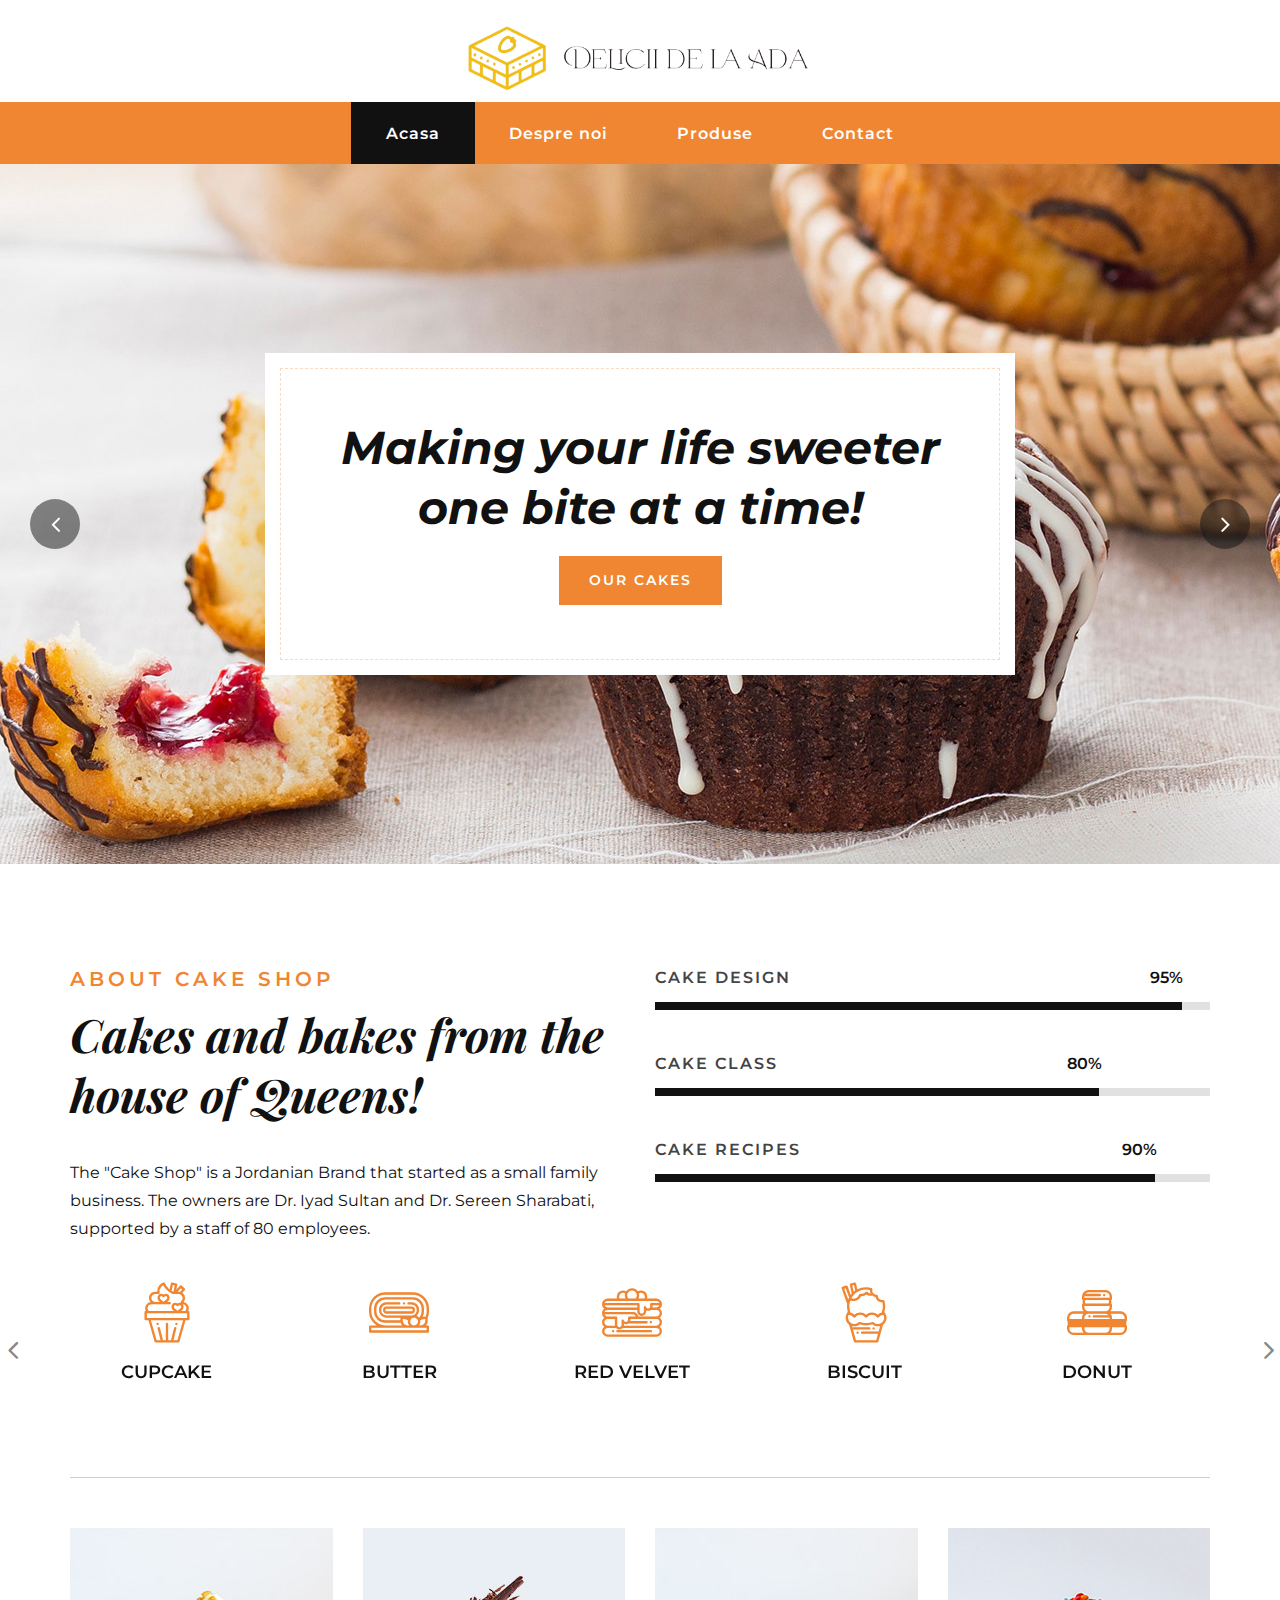
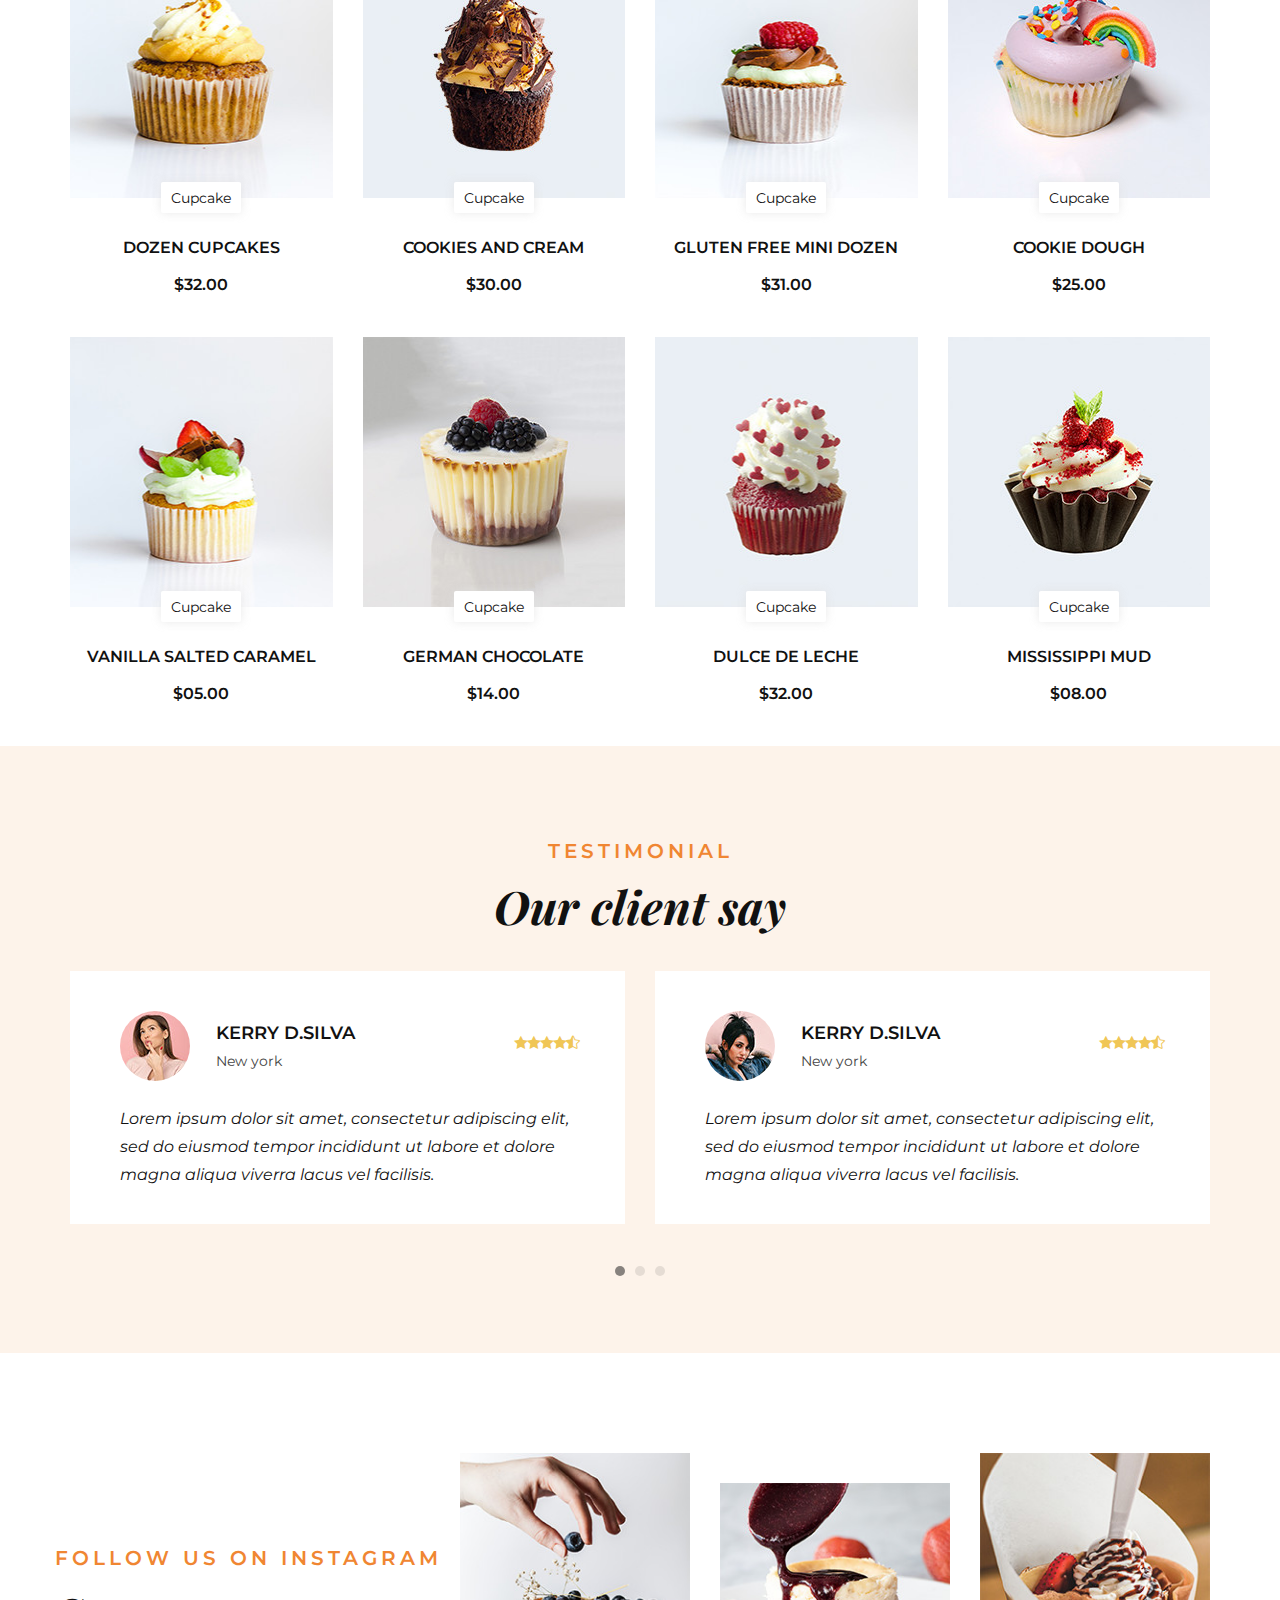
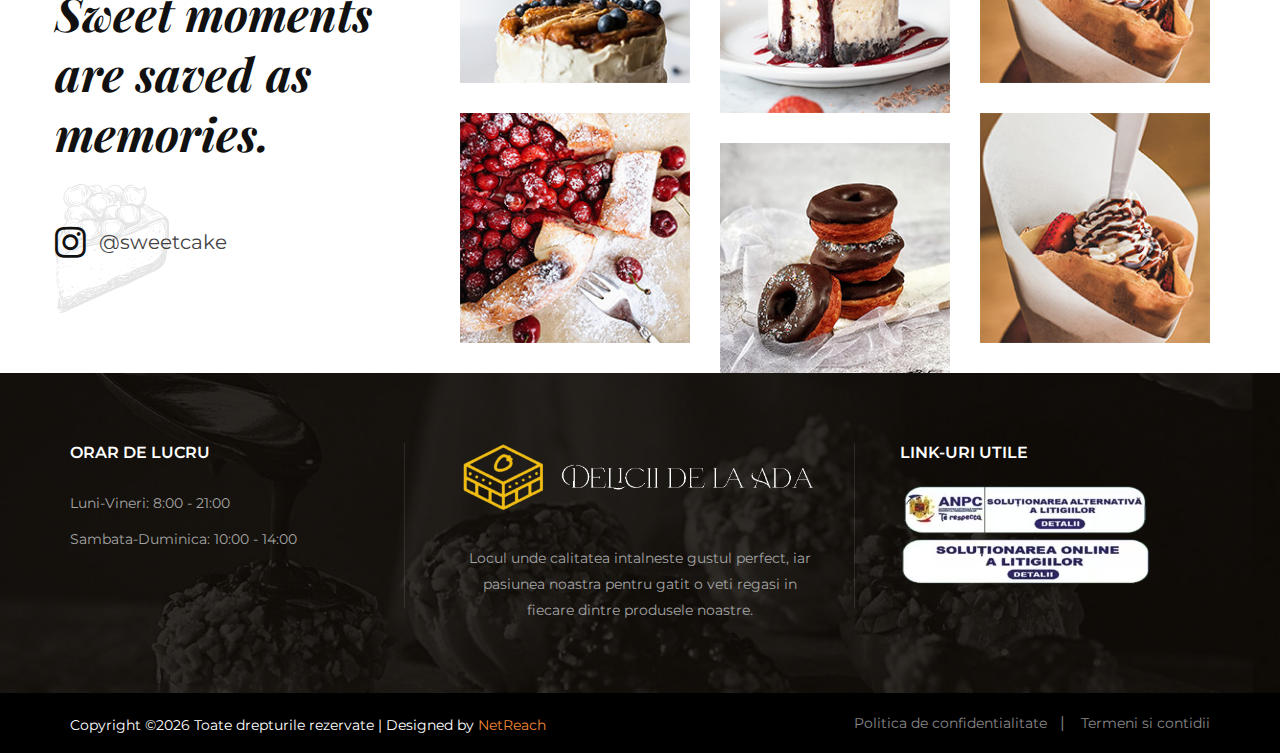
==== commit 221c94e2: "header si footer" ====
--- a/index.html
+++ b/index.html
@@ -7,7 +7,7 @@
     <meta name="keywords" content="Cake, unica, creative, html">
     <meta name="viewport" content="width=device-width, initial-scale=1.0">
     <meta http-equiv="X-UA-Compatible" content="ie=edge">
-    <title>Cake | Template</title>
+    <title>Delicii de la Ada | Acasa</title>
 
     <!-- Google Font -->
     <link href="https://fonts.googleapis.com/css2?family=Playfair+Display:wght@400;500;600;700;800;900&display=swap"
@@ -38,13 +38,22 @@
     <!-- Header Section Begin -->
     <header class="header">
         <div class="header__top">
+            <div class="offcanvas-menu-overlay"></div>
+    <div class="offcanvas-menu-wrapper">
+        
+        <div class="offcanvas__logo">
+            <a href="./index.html"><img src="img/logo_clear.webp" alt=""></a>
+        </div>
+        <div id="mobile-menu-wrap"></div>
+        
+    </div>
             <div class="container">
                 <div class="row">
                     <div class="col-lg-12">
                         <div class="header__top__inner">
                             
                             <div class="header__logo">
-                                <a href="./index.html"><img src="img/logo.png" alt=""></a>
+                                <a href="./index.html"><img src="img/logo_clear.webp" alt=""></a>
                             </div>
                             
                         </div>
@@ -53,6 +62,7 @@
                 <div class="canvas__open"><i class="fa fa-bars"></i></div>
             </div>
         </div>
+        
         <div class="container">
             <div class="row">
                 <div class="col-lg-12">
@@ -532,27 +542,7 @@
     </section>
     <!-- Instagram Section End -->
 
-    <!-- Map Begin -->
-    <div class="map">
-        <div class="container">
-            <div class="row">
-                <div class="col-lg-4 col-md-7">
-                    <div class="map__inner">
-                        <h6>COlorado</h6>
-                        <ul>
-                            <li>1000 Lakepoint Dr, Frisco, CO 80443, USA</li>
-                            <li>Sweetcake@support.com</li>
-                            <li>+1 800-786-1000</li>
-                        </ul>
-                    </div>
-                </div>
-            </div>
-        </div>
-        <div class="map__iframe">
-            <iframe src="https://www.google.com/maps/embed?pb=!1m14!1m12!1m3!1d10784.188505644011!2d19.053119335158936!3d47.48899529453826!2m3!1f0!2f0!3f0!3m2!1i1024!2i768!4f13.1!5e0!3m2!1sen!2sbd!4v1543907528304" height="300" style="border:0;" allowfullscreen="" aria-hidden="false" tabindex="0"></iframe>
-        </div>
-    </div>
-    <!-- Map End -->
+
 
     <!-- Footer Section Begin -->
     <footer class="footer set-bg" data-setbg="img/footer-bg.jpg">
@@ -562,30 +552,29 @@
                     <div class="footer__widget">
                         <h6>Orar de lucru</h6>
                         <ul>
-                            <li>Monday - Friday: 08:00 am – 08:30 pm</li>
-                            <li>Saturday: 10:00 am – 16:30 pm</li>
-                            <li>Sunday: 10:00 am – 16:30 pm</li>
+                            <li>Luni-Vineri: 8:00 - 21:00</li>
+                            <li>Sambata-Duminica: 10:00 - 14:00</li>
                         </ul>
                     </div>
                 </div>
                 <div class="col-lg-4 col-md-6 col-sm-6">
                     <div class="footer__about">
                         <div class="footer__logo">
-                            <a href="#"><img src="img/footer-logo.png" alt=""></a>
-                        </div>
-                        <p>Lorem ipsum dolor amet, consectetur adipiscing elit, sed do eiusmod tempor incididunt ut
-                        labore dolore magna aliqua.</p>
-                        <div class="footer__social">
-                            <a href="#"><i class="fa fa-facebook"></i></a>
-                            <a href="#"><i class="fa fa-twitter"></i></a>
-                            <a href="#"><i class="fa fa-instagram"></i></a>
-                            <a href="#"><i class="fa fa-youtube-play"></i></a>
-                        </div>
+                            <a href="#"><img src="img/logo_footer_clear.webp" alt=""></a>
+                        </div>
+                       <p>Locul unde calitatea intalneste gustul perfect, iar pasiunea noastra pentru gatit o veti regasi in fiecare dintre produsele noastre.</p>
+                       
                     </div>
                 </div>
                 <div class="col-lg-4 col-md-6 col-sm-6">
                     <div class="footer__newslatter">
                         <h6>Link-uri utile</h6>
+                        <a href="https://anpc.ro">
+                            <img src="img/anpc.avif" alt="" class="img-fluid">
+                        </a>
+                        <a href="https://ec.europa.eu/consumers/odr/main/index.cfm?event=main.home.chooseLanguage">
+                            <img src="img/anpc-sol-1.avif" alt="" class="img-fluid">
+                        </a>
                         
                     </div>
                 </div>
@@ -596,15 +585,15 @@
                 <div class="row">
                     <div class="col-lg-7">
                         <p class="copyright__text text-white">
-                          Copyright &copy;<script>document.write(new Date().getFullYear());</script> All rights reserved | Designed by <a href="https://netreach.ro/">NetReach</a>
+                          Copyright &copy;<script>document.write(new Date().getFullYear());</script> Toate drepturile rezervate | Designed by <a href="https://netreach.ro/">NetReach</a>
                          
                       </p>
                   </div>
                   <div class="col-lg-5">
                     <div class="copyright__widget">
                         <ul>
-                            <li><a href="#">Privacy Policy</a></li>
-                            <li><a href="#">Terms & Conditions</a></li>
+                            <li><a href="pdc.html">Politica de confidentialitate</a></li>
+                            <li><a href="tsc.html">Termeni si contidii</a></li>
                         </ul>
                     </div>
                 </div>
--- a/css/style.css
+++ b/css/style.css
@@ -106,7 +106,7 @@
 
 .spad {
   padding-top: 100px;
-  padding-bottom: 100px;
+
 }
 
 .text-white h1,
@@ -290,6 +290,9 @@
 .header__top__inner {
   height: 102px;
   padding-top: 38px;
+  display: flex;
+  justify-content: center;
+  align-items: center;
 }
 
 .header__top__left {
@@ -356,9 +359,10 @@
 
 .header__logo {
   position: absolute;
-  left: 50%;
+  left: calc(50%-175px);
   top: 25px;
-  margin-left: -60px;
+  width: 350px;
+  padding-bottom: 3rem;
 }
 .header__logo a {
   display: inline-block;
@@ -3072,6 +3076,12 @@
   color: #444444;
   line-height: 36px;
 }
+.contact__text{
+  display: flex;
+  flex-direction: column;
+  justify-content: center;
+  align-items: center;
+}
 
 .contact__form form input {
   width: 100%;
@@ -3101,6 +3111,15 @@
 .contact__form form textarea:last-child {
   color: #111111;
 }
+.contact{
+  width: 100%;
+  display: flex;
+  justify-content: center;
+  align-items: center ;
+  padding-bottom: 3rem;
+}
+
+
 
 /*--------------------------------- Responsive Media Quaries -----------------------------*/
 @media only screen and (min-width: 1200px) {
@@ -3561,11 +3580,13 @@
     left: 0;
     top: 0;
     margin-left: 0;
+    width: 200px;
   }
 
   .header__top__inner {
     height: auto;
     padding: 25px 0;
+
   }
 
   .header__menu {
@@ -3762,6 +3783,7 @@
 
   .contact__text {
     margin-bottom: 40px;
+    
   }
 
   .about__text {
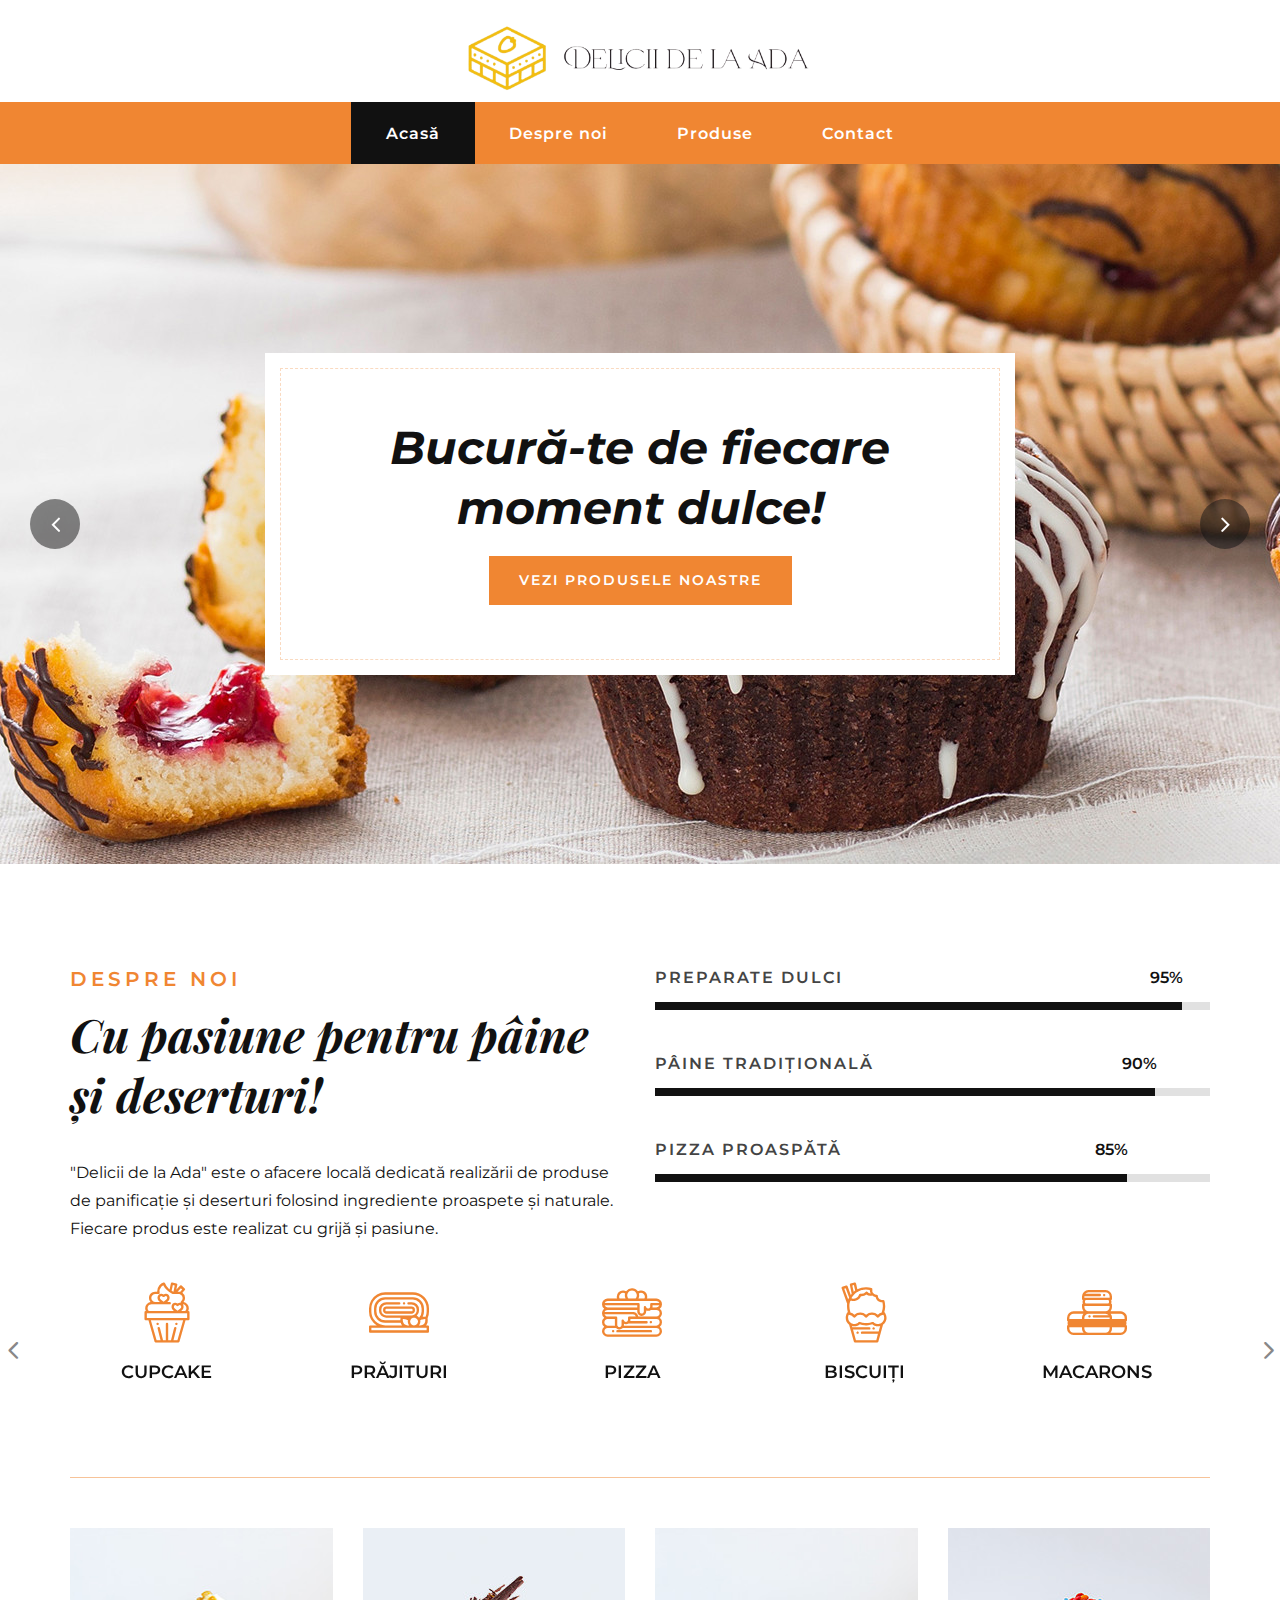
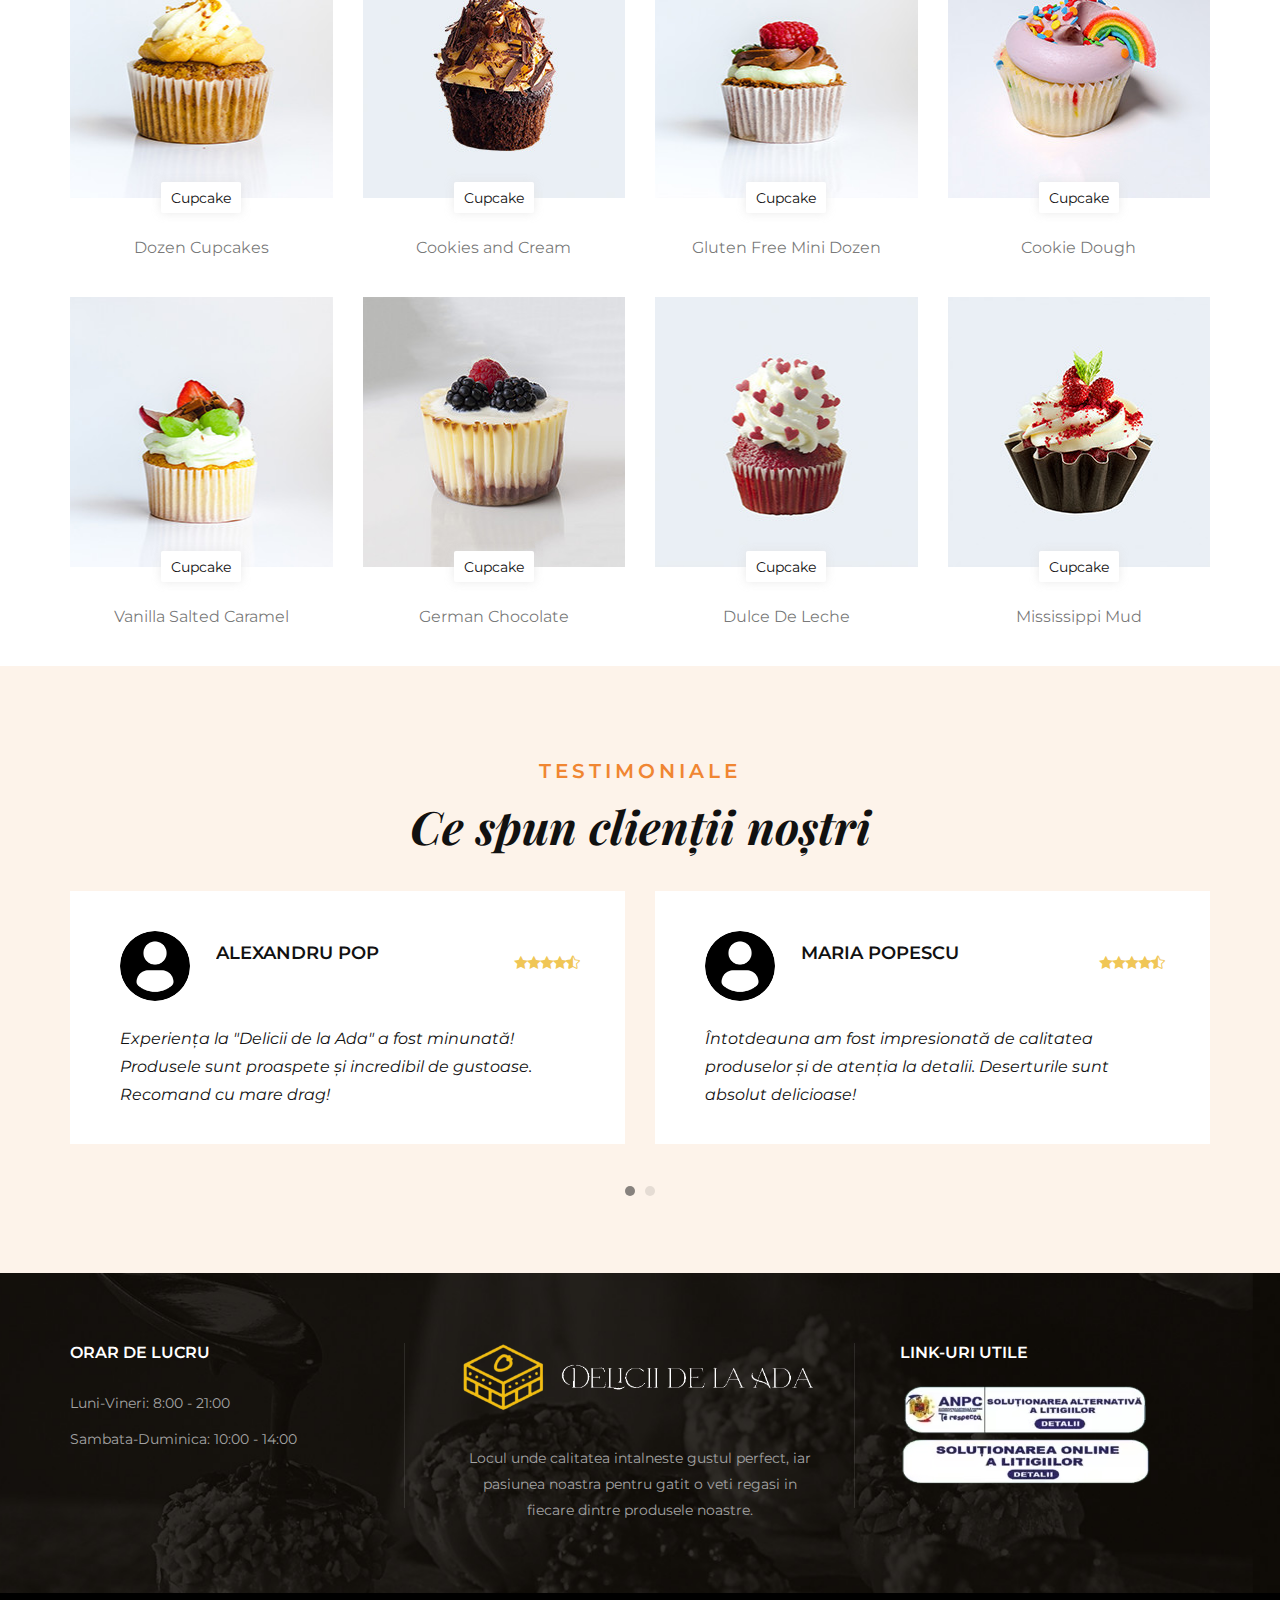
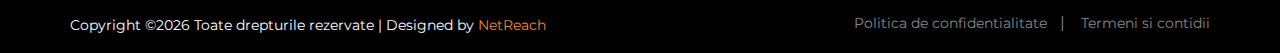
==== commit 4070f031: "mai trebe doar pcd si tsc" ====
--- a/index.html
+++ b/index.html
@@ -1,10 +1,10 @@
 <!DOCTYPE html>
-<html lang="zxx">
+<html lang="ro">
 
 <head>
     <meta charset="UTF-8">
-    <meta name="description" content="Cake Template">
-    <meta name="keywords" content="Cake, unica, creative, html">
+    <meta name="description" content="Delicii de la Ada - Pâine, Pizza și Deserturi">
+    <meta name="keywords" content="Pizza, Pâine, Deserturi, Delicii de la Ada">
     <meta name="viewport" content="width=device-width, initial-scale=1.0">
     <meta http-equiv="X-UA-Compatible" content="ie=edge">
     <title>Delicii de la Ada | Acasa</title>
@@ -29,46 +29,41 @@
 </head>
 
 <body>
-    <!-- Page Preloder -->
+    <!-- Pagina de preîncărcare -->
     <div id="preloder">
         <div class="loader"></div>
     </div>
 
-   
     <!-- Header Section Begin -->
     <header class="header">
         <div class="header__top">
             <div class="offcanvas-menu-overlay"></div>
-    <div class="offcanvas-menu-wrapper">
-        
-        <div class="offcanvas__logo">
-            <a href="./index.html"><img src="img/logo_clear.webp" alt=""></a>
-        </div>
-        <div id="mobile-menu-wrap"></div>
-        
-    </div>
+            <div class="offcanvas-menu-wrapper">
+                <div class="offcanvas__logo">
+                    <a href="./index.html"><img src="img/logo_clear.webp" alt=""></a>
+                </div>
+                <div id="mobile-menu-wrap"></div>
+            </div>
             <div class="container">
                 <div class="row">
                     <div class="col-lg-12">
                         <div class="header__top__inner">
-                            
                             <div class="header__logo">
                                 <a href="./index.html"><img src="img/logo_clear.webp" alt=""></a>
                             </div>
-                            
                         </div>
                     </div>
                 </div>
                 <div class="canvas__open"><i class="fa fa-bars"></i></div>
             </div>
         </div>
-        
+
         <div class="container">
             <div class="row">
                 <div class="col-lg-12">
                     <nav class="header__menu mobile-menu">
                         <ul>
-                            <li class="active"><a href="./index.html">Acasa</a></li>
+                            <li class="active"><a href="./index.html">Acasă</a></li>
                             <li><a href="./about.html">Despre noi</a></li>
                             <li><a href="./shop.html">Produse</a></li>
                             <li><a href="./contact.html">Contact</a></li>
@@ -87,8 +82,8 @@
                     <div class="row d-flex justify-content-center">
                         <div class="col-lg-8">
                             <div class="hero__text">
-                                <h2>Making your life sweeter one bite at a time!</h2>
-                                <a href="shop.html" class="primary-btn">Our cakes</a>
+                                <h2>Bucură-te de fiecare moment dulce!</h2>
+                                <a href="shop.html" class="primary-btn">Vezi produsele noastre</a>
                             </div>
                         </div>
                     </div>
@@ -99,8 +94,8 @@
                     <div class="row d-flex justify-content-center">
                         <div class="col-lg-8">
                             <div class="hero__text">
-                                <h2>Making your life sweeter one bite at a time!</h2>
-                                <a href="#" class="primary-btn">Our cakes</a>
+                                <h2>Pâine proaspătă, deserturi delicioase!</h2>
+                                <a href="shop.html" class="primary-btn">Descoperă mai multe</a>
                             </div>
                         </div>
                     </div>
@@ -117,34 +112,33 @@
                 <div class="col-lg-6 col-md-6">
                     <div class="about__text">
                         <div class="section-title">
-                            <span>About Cake shop</span>
-                            <h2>Cakes and bakes from the house of Queens!</h2>
-                        </div>
-                        <p>The "Cake Shop" is a Jordanian Brand that started as a small family business. The owners are
-                        Dr. Iyad Sultan and Dr. Sereen Sharabati, supported by a staff of 80 employees.</p>
+                            <span>Despre noi</span>
+                            <h2>Cu pasiune pentru pâine și deserturi!</h2>
+                        </div>
+                        <p>"Delicii de la Ada" este o afacere locală dedicată realizării de produse de panificație și deserturi folosind ingrediente proaspete și naturale. Fiecare produs este realizat cu grijă și pasiune.</p>
                     </div>
                 </div>
                 <div class="col-lg-6 col-md-6">
                     <div class="about__bar">
                         <div class="about__bar__item">
-                            <p>Cake design</p>
+                            <p>Preparate dulci</p>
                             <div id="bar1" class="barfiller">
                                 <div class="tipWrap"><span class="tip"></span></div>
                                 <span class="fill" data-percentage="95"></span>
                             </div>
                         </div>
                         <div class="about__bar__item">
-                            <p>Cake Class</p>
+                            <p>Pâine tradițională</p>
                             <div id="bar2" class="barfiller">
                                 <div class="tipWrap"><span class="tip"></span></div>
-                                <span class="fill" data-percentage="80"></span>
+                                <span class="fill" data-percentage="90"></span>
                             </div>
                         </div>
                         <div class="about__bar__item">
-                            <p>Cake Recipes</p>
+                            <p>Pizza proaspătă</p>
                             <div id="bar3" class="barfiller">
                                 <div class="tipWrap"><span class="tip"></span></div>
-                                <span class="fill" data-percentage="90"></span>
+                                <span class="fill" data-percentage="85"></span>
                             </div>
                         </div>
                     </div>
@@ -168,31 +162,31 @@
                     <div class="categories__item">
                         <div class="categories__item__icon">
                             <span class="flaticon-034-chocolate-roll"></span>
-                            <h5>Butter</h5>
+                            <h5>Prăjituri</h5>
                         </div>
                     </div>
                     <div class="categories__item">
                         <div class="categories__item__icon">
                             <span class="flaticon-005-pancake"></span>
-                            <h5>Red Velvet</h5>
+                            <h5>Pizza</h5>
                         </div>
                     </div>
                     <div class="categories__item">
                         <div class="categories__item__icon">
                             <span class="flaticon-030-cupcake-2"></span>
-                            <h5>Biscuit</h5>
+                            <h5>Biscuiți</h5>
                         </div>
                     </div>
                     <div class="categories__item">
                         <div class="categories__item__icon">
                             <span class="flaticon-006-macarons"></span>
-                            <h5>Donut</h5>
+                            <h5>Macarons</h5>
                         </div>
                     </div>
                     <div class="categories__item">
                         <div class="categories__item__icon">
                             <span class="flaticon-006-macarons"></span>
-                            <h5>Cupcake</h5>
+                            <h5>Deserturi</h5>
                         </div>
                     </div>
                 </div>
@@ -200,144 +194,111 @@
         </div>
     </div>
     <!-- Categories Section End -->
-
-    <!-- Product Section Begin -->
-    <section class="product spad">
-        <div class="container">
-            <div class="row">
-                <div class="col-lg-3 col-md-6 col-sm-6">
-                    <div class="product__item">
-                        <div class="product__item__pic set-bg" data-setbg="img/shop/product-1.jpg">
-                            <div class="product__label">
-                                <span>Cupcake</span>
-                            </div>
-                        </div>
-                        <div class="product__item__text">
-                            <h6><a href="#">Dozen Cupcakes</a></h6>
-                            <div class="product__item__price">$32.00</div>
-                            <div class="cart_add">
-                                <a href="#">Add to cart</a>
-                            </div>
-                        </div>
-                    </div>
-                </div>
-                <div class="col-lg-3 col-md-6 col-sm-6">
-                    <div class="product__item">
-                        <div class="product__item__pic set-bg" data-setbg="img/shop/product-2.jpg">
-                            <div class="product__label">
-                                <span>Cupcake</span>
-                            </div>
-                        </div>
-                        <div class="product__item__text">
-                            <h6><a href="#">Cookies and Cream</a></h6>
-                            <div class="product__item__price">$30.00</div>
-                            <div class="cart_add">
-                                <a href="#">Add to cart</a>
-                            </div>
-                        </div>
-                    </div>
-                </div>
-                <div class="col-lg-3 col-md-6 col-sm-6">
-                    <div class="product__item">
-                        <div class="product__item__pic set-bg" data-setbg="img/shop/product-3.jpg">
-                            <div class="product__label">
-                                <span>Cupcake</span>
-                            </div>
-                        </div>
-                        <div class="product__item__text">
-                            <h6><a href="#">Gluten Free Mini Dozen</a></h6>
-                            <div class="product__item__price">$31.00</div>
-                            <div class="cart_add">
-                                <a href="#">Add to cart</a>
-                            </div>
-                        </div>
-                    </div>
-                </div>
-                <div class="col-lg-3 col-md-6 col-sm-6">
-                    <div class="product__item">
-                        <div class="product__item__pic set-bg" data-setbg="img/shop/product-4.jpg">
-                            <div class="product__label">
-                                <span>Cupcake</span>
-                            </div>
-                        </div>
-                        <div class="product__item__text">
-                            <h6><a href="#">Cookie Dough</a></h6>
-                            <div class="product__item__price">$25.00</div>
-                            <div class="cart_add">
-                                <a href="#">Add to cart</a>
-                            </div>
-                        </div>
-                    </div>
-                </div>
-                <div class="col-lg-3 col-md-6 col-sm-6">
-                    <div class="product__item">
-                        <div class="product__item__pic set-bg" data-setbg="img/shop/product-5.jpg">
-                            <div class="product__label">
-                                <span>Cupcake</span>
-                            </div>
-                        </div>
-                        <div class="product__item__text">
-                            <h6><a href="#">Vanilla Salted Caramel</a></h6>
-                            <div class="product__item__price">$05.00</div>
-                            <div class="cart_add">
-                                <a href="#">Add to cart</a>
-                            </div>
-                        </div>
-                    </div>
-                </div>
-                <div class="col-lg-3 col-md-6 col-sm-6">
-                    <div class="product__item">
-                        <div class="product__item__pic set-bg" data-setbg="img/shop/product-6.jpg">
-                            <div class="product__label">
-                                <span>Cupcake</span>
-                            </div>
-                        </div>
-                        <div class="product__item__text">
-                            <h6><a href="#">German Chocolate</a></h6>
-                            <div class="product__item__price">$14.00</div>
-                            <div class="cart_add">
-                                <a href="#">Add to cart</a>
-                            </div>
-                        </div>
-                    </div>
-                </div>
-                <div class="col-lg-3 col-md-6 col-sm-6">
-                    <div class="product__item">
-                        <div class="product__item__pic set-bg" data-setbg="img/shop/product-7.jpg">
-                            <div class="product__label">
-                                <span>Cupcake</span>
-                            </div>
-                        </div>
-                        <div class="product__item__text">
-                            <h6><a href="#">Dulce De Leche</a></h6>
-                            <div class="product__item__price">$32.00</div>
-                            <div class="cart_add">
-                                <a href="#">Add to cart</a>
-                            </div>
-                        </div>
-                    </div>
-                </div>
-                <div class="col-lg-3 col-md-6 col-sm-6">
-                    <div class="product__item">
-                        <div class="product__item__pic set-bg" data-setbg="img/shop/product-8.jpg">
-                            <div class="product__label">
-                                <span>Cupcake</span>
-                            </div>
-                        </div>
-                        <div class="product__item__text">
-                            <h6><a href="#">Mississippi Mud</a></h6>
-                            <div class="product__item__price">$08.00</div>
-                            <div class="cart_add">
-                                <a href="#">Add to cart</a>
-                            </div>
-                        </div>
-                    </div>
-                </div>
-            </div>
-        </div>
-    </section>
-    <!-- Product Section End -->
-   
+   <!-- Product Section Begin -->
+<section class="product spad">
+    <div class="container">
+        <div class="row">
+            <div class="col-lg-3 col-md-6 col-sm-6">
+                <div class="product__item">
+                    <div class="product__item__pic set-bg" data-setbg="img/shop/product-1.jpg">
+                        <div class="product__label">
+                            <span>Cupcake</span>
+                        </div>
+                    </div>
+                    <div class="product__item__text">
+                        <h6>Dozen Cupcakes</h6>
+                    </div>
+                </div>
+            </div>
+            <div class="col-lg-3 col-md-6 col-sm-6">
+                <div class="product__item">
+                    <div class="product__item__pic set-bg" data-setbg="img/shop/product-2.jpg">
+                        <div class="product__label">
+                            <span>Cupcake</span>
+                        </div>
+                    </div>
+                    <div class="product__item__text">
+                        <h6>Cookies and Cream</h6>
+                    </div>
+                </div>
+            </div>
+            <div class="col-lg-3 col-md-6 col-sm-6">
+                <div class="product__item">
+                    <div class="product__item__pic set-bg" data-setbg="img/shop/product-3.jpg">
+                        <div class="product__label">
+                            <span>Cupcake</span>
+                        </div>
+                    </div>
+                    <div class="product__item__text">
+                        <h6>Gluten Free Mini Dozen</h6>
+                    </div>
+                </div>
+            </div>
+            <div class="col-lg-3 col-md-6 col-sm-6">
+                <div class="product__item">
+                    <div class="product__item__pic set-bg" data-setbg="img/shop/product-4.jpg">
+                        <div class="product__label">
+                            <span>Cupcake</span>
+                        </div>
+                    </div>
+                    <div class="product__item__text">
+                        <h6>Cookie Dough</h6>
+                    </div>
+                </div>
+            </div>
+            <div class="col-lg-3 col-md-6 col-sm-6">
+                <div class="product__item">
+                    <div class="product__item__pic set-bg" data-setbg="img/shop/product-5.jpg">
+                        <div class="product__label">
+                            <span>Cupcake</span>
+                        </div>
+                    </div>
+                    <div class="product__item__text">
+                        <h6>Vanilla Salted Caramel</h6>
+                    </div>
+                </div>
+            </div>
+            <div class="col-lg-3 col-md-6 col-sm-6">
+                <div class="product__item">
+                    <div class="product__item__pic set-bg" data-setbg="img/shop/product-6.jpg">
+                        <div class="product__label">
+                            <span>Cupcake</span>
+                        </div>
+                    </div>
+                    <div class="product__item__text">
+                        <h6>German Chocolate</h6>
+                    </div>
+                </div>
+            </div>
+            <div class="col-lg-3 col-md-6 col-sm-6">
+                <div class="product__item">
+                    <div class="product__item__pic set-bg" data-setbg="img/shop/product-7.jpg">
+                        <div class="product__label">
+                            <span>Cupcake</span>
+                        </div>
+                    </div>
+                    <div class="product__item__text">
+                        <h6>Dulce De Leche</h6>
+                    </div>
+                </div>
+            </div>
+            <div class="col-lg-3 col-md-6 col-sm-6">
+                <div class="product__item">
+                    <div class="product__item__pic set-bg" data-setbg="img/shop/product-8.jpg">
+                        <div class="product__label">
+                            <span>Cupcake</span>
+                        </div>
+                    </div>
+                    <div class="product__item__text">
+                        <h6>Mississippi Mud</h6>
+                    </div>
+                </div>
+            </div>
+        </div>
+    </div>
+</section>
+<!-- Product Section End -->
+
 
     <!-- Testimonial Section Begin -->
     <section class="testimonial spad">
@@ -345,8 +306,8 @@
             <div class="row">
                 <div class="col-lg-12 text-center">
                     <div class="section-title">
-                        <span>Testimonial</span>
-                        <h2>Our client say</h2>
+                        <span>Testimoniale</span>
+                        <h2>Ce spun clienții noștri</h2>
                     </div>
                 </div>
             </div>
@@ -356,11 +317,11 @@
                         <div class="testimonial__item">
                             <div class="testimonial__author">
                                 <div class="testimonial__author__pic">
-                                    <img src="img/testimonial/ta-1.jpg" alt="">
+                                    <img src="img/profile-user.png" alt="">
                                 </div>
                                 <div class="testimonial__author__text">
-                                    <h5>Kerry D.Silva</h5>
-                                    <span>New york</span>
+                                    <h5>Alexandru Pop</h5>
+                                  
                                 </div>
                             </div>
                             <div class="rating">
@@ -370,19 +331,18 @@
                                 <span class="icon_star"></span>
                                 <span class="icon_star-half_alt"></span>
                             </div>
-                            <p>Lorem ipsum dolor sit amet, consectetur adipiscing elit, sed do eiusmod tempor incididunt
-                            ut labore et dolore magna aliqua viverra lacus vel facilisis.</p>
+                            <p>Experiența la "Delicii de la Ada" a fost minunată! Produsele sunt proaspete și incredibil de gustoase. Recomand cu mare drag!</p>
                         </div>
                     </div>
                     <div class="col-lg-6">
                         <div class="testimonial__item">
                             <div class="testimonial__author">
                                 <div class="testimonial__author__pic">
-                                    <img src="img/testimonial/ta-2.jpg" alt="">
+                                    <img src="img/profile-user.png" alt="">
                                 </div>
                                 <div class="testimonial__author__text">
-                                    <h5>Kerry D.Silva</h5>
-                                    <span>New york</span>
+                                    <h5>Maria Popescu</h5>
+                              
                                 </div>
                             </div>
                             <div class="rating">
@@ -392,19 +352,18 @@
                                 <span class="icon_star"></span>
                                 <span class="icon_star-half_alt"></span>
                             </div>
-                            <p>Lorem ipsum dolor sit amet, consectetur adipiscing elit, sed do eiusmod tempor incididunt
-                            ut labore et dolore magna aliqua viverra lacus vel facilisis.</p>
+                            <p>Întotdeauna am fost impresionată de calitatea produselor și de atenția la detalii. Deserturile sunt absolut delicioase!</p>
                         </div>
                     </div>
                     <div class="col-lg-6">
                         <div class="testimonial__item">
                             <div class="testimonial__author">
                                 <div class="testimonial__author__pic">
-                                    <img src="img/testimonial/ta-1.jpg" alt="">
+                                    <img src="img/profile-user.png" alt="">
                                 </div>
                                 <div class="testimonial__author__text">
-                                    <h5>Ophelia Nunez</h5>
-                                    <span>London</span>
+                                    <h5>Horga Sebastian</h5>
+                          
                                 </div>
                             </div>
                             <div class="rating">
@@ -412,21 +371,20 @@
                                 <span class="icon_star"></span>
                                 <span class="icon_star"></span>
                                 <span class="icon_star"></span>
-                                <span class="icon_star-half_alt"></span>
-                            </div>
-                            <p>Lorem ipsum dolor sit amet, consectetur adipiscing elit, sed do eiusmod tempor incididunt
-                            ut labore et dolore magna aliqua viverra lacus vel facilisis.</p>
+                         
+                            </div>
+                            <p>Bucătăria tradițională este extraordinară, iar pâinea proaspătă are un gust inconfundabil. Mă întorc de fiecare dată cu drag!</p>
                         </div>
                     </div>
                     <div class="col-lg-6">
                         <div class="testimonial__item">
                             <div class="testimonial__author">
                                 <div class="testimonial__author__pic">
-                                    <img src="img/testimonial/ta-2.jpg" alt="">
+                                    <img src="img/profile-user.png" alt="">
                                 </div>
                                 <div class="testimonial__author__text">
-                                    <h5>Kerry D.Silva</h5>
-                                    <span>New york</span>
+                                    <h5>Ion Ionescu</h5>
+                                   
                                 </div>
                             </div>
                             <div class="rating">
@@ -434,54 +392,9 @@
                                 <span class="icon_star"></span>
                                 <span class="icon_star"></span>
                                 <span class="icon_star"></span>
-                                <span class="icon_star-half_alt"></span>
-                            </div>
-                            <p>Lorem ipsum dolor sit amet, consectetur adipiscing elit, sed do eiusmod tempor incididunt
-                            ut labore et dolore magna aliqua viverra lacus vel facilisis.</p>
-                        </div>
-                    </div>
-                    <div class="col-lg-6">
-                        <div class="testimonial__item">
-                            <div class="testimonial__author">
-                                <div class="testimonial__author__pic">
-                                    <img src="img/testimonial/ta-1.jpg" alt="">
-                                </div>
-                                <div class="testimonial__author__text">
-                                    <h5>Ophelia Nunez</h5>
-                                    <span>London</span>
-                                </div>
-                            </div>
-                            <div class="rating">
-                                <span class="icon_star"></span>
-                                <span class="icon_star"></span>
-                                <span class="icon_star"></span>
-                                <span class="icon_star"></span>
-                                <span class="icon_star-half_alt"></span>
-                            </div>
-                            <p>Lorem ipsum dolor sit amet, consectetur adipiscing elit, sed do eiusmod tempor incididunt
-                            ut labore et dolore magna aliqua viverra lacus vel facilisis.</p>
-                        </div>
-                    </div>
-                    <div class="col-lg-6">
-                        <div class="testimonial__item">
-                            <div class="testimonial__author">
-                                <div class="testimonial__author__pic">
-                                    <img src="img/testimonial/ta-2.jpg" alt="">
-                                </div>
-                                <div class="testimonial__author__text">
-                                    <h5>Kerry D.Silva</h5>
-                                    <span>New york</span>
-                                </div>
-                            </div>
-                            <div class="rating">
-                                <span class="icon_star"></span>
-                                <span class="icon_star"></span>
-                                <span class="icon_star"></span>
-                                <span class="icon_star"></span>
-                                <span class="icon_star-half_alt"></span>
-                            </div>
-                            <p>Lorem ipsum dolor sit amet, consectetur adipiscing elit, sed do eiusmod tempor incididunt
-                            ut labore et dolore magna aliqua viverra lacus vel facilisis.</p>
+                                <span class="icon_star"></span>
+                            </div>
+                            <p>Am fost plăcut surprins de atenția acordată fiecărui detaliu, de la ambalarea produselor până la gustul inconfundabil al preparatelor.</p>
                         </div>
                     </div>
                 </div>
@@ -489,58 +402,9 @@
         </div>
     </section>
     <!-- Testimonial Section End -->
-
-    <!-- Instagram Section Begin -->
-    <section class="instagram spad">
-        <div class="container">
-            <div class="row">
-                <div class="col-lg-4 p-0">
-                    <div class="instagram__text">
-                        <div class="section-title">
-                            <span>Follow us on instagram</span>
-                            <h2>Sweet moments are saved as memories.</h2>
-                        </div>
-                        <h5><i class="fa fa-instagram"></i> @sweetcake</h5>
-                    </div>
-                </div>
-                <div class="col-lg-8">
-                    <div class="row">
-                        <div class="col-lg-4 col-md-4 col-sm-4 col-6">
-                            <div class="instagram__pic">
-                                <img src="img/instagram/instagram-1.jpg" alt="">
-                            </div>
-                        </div>
-                        <div class="col-lg-4 col-md-4 col-sm-4 col-6">
-                            <div class="instagram__pic middle__pic">
-                                <img src="img/instagram/instagram-2.jpg" alt="">
-                            </div>
-                        </div>
-                        <div class="col-lg-4 col-md-4 col-sm-4 col-6">
-                            <div class="instagram__pic">
-                                <img src="img/instagram/instagram-3.jpg" alt="">
-                            </div>
-                        </div>
-                        <div class="col-lg-4 col-md-4 col-sm-4 col-6">
-                            <div class="instagram__pic">
-                                <img src="img/instagram/instagram-4.jpg" alt="">
-                            </div>
-                        </div>
-                        <div class="col-lg-4 col-md-4 col-sm-4 col-6">
-                            <div class="instagram__pic middle__pic">
-                                <img src="img/instagram/instagram-5.jpg" alt="">
-                            </div>
-                        </div>
-                        <div class="col-lg-4 col-md-4 col-sm-4 col-6">
-                            <div class="instagram__pic">
-                                <img src="img/instagram/instagram-3.jpg" alt="">
-                            </div>
-                        </div>
-                    </div>
-                </div>
-            </div>
-        </div>
-    </section>
-    <!-- Instagram Section End -->
+    
+
+   
 
 
 
--- a/css/style.css
+++ b/css/style.css
@@ -1354,6 +1354,10 @@
           justify-content: center;
   margin-bottom: 90px;
 }
+.about__video img{
+  height: 630px;
+  
+}
 .about__video .play-btn {
   display: inline-block;
   width: 70px;
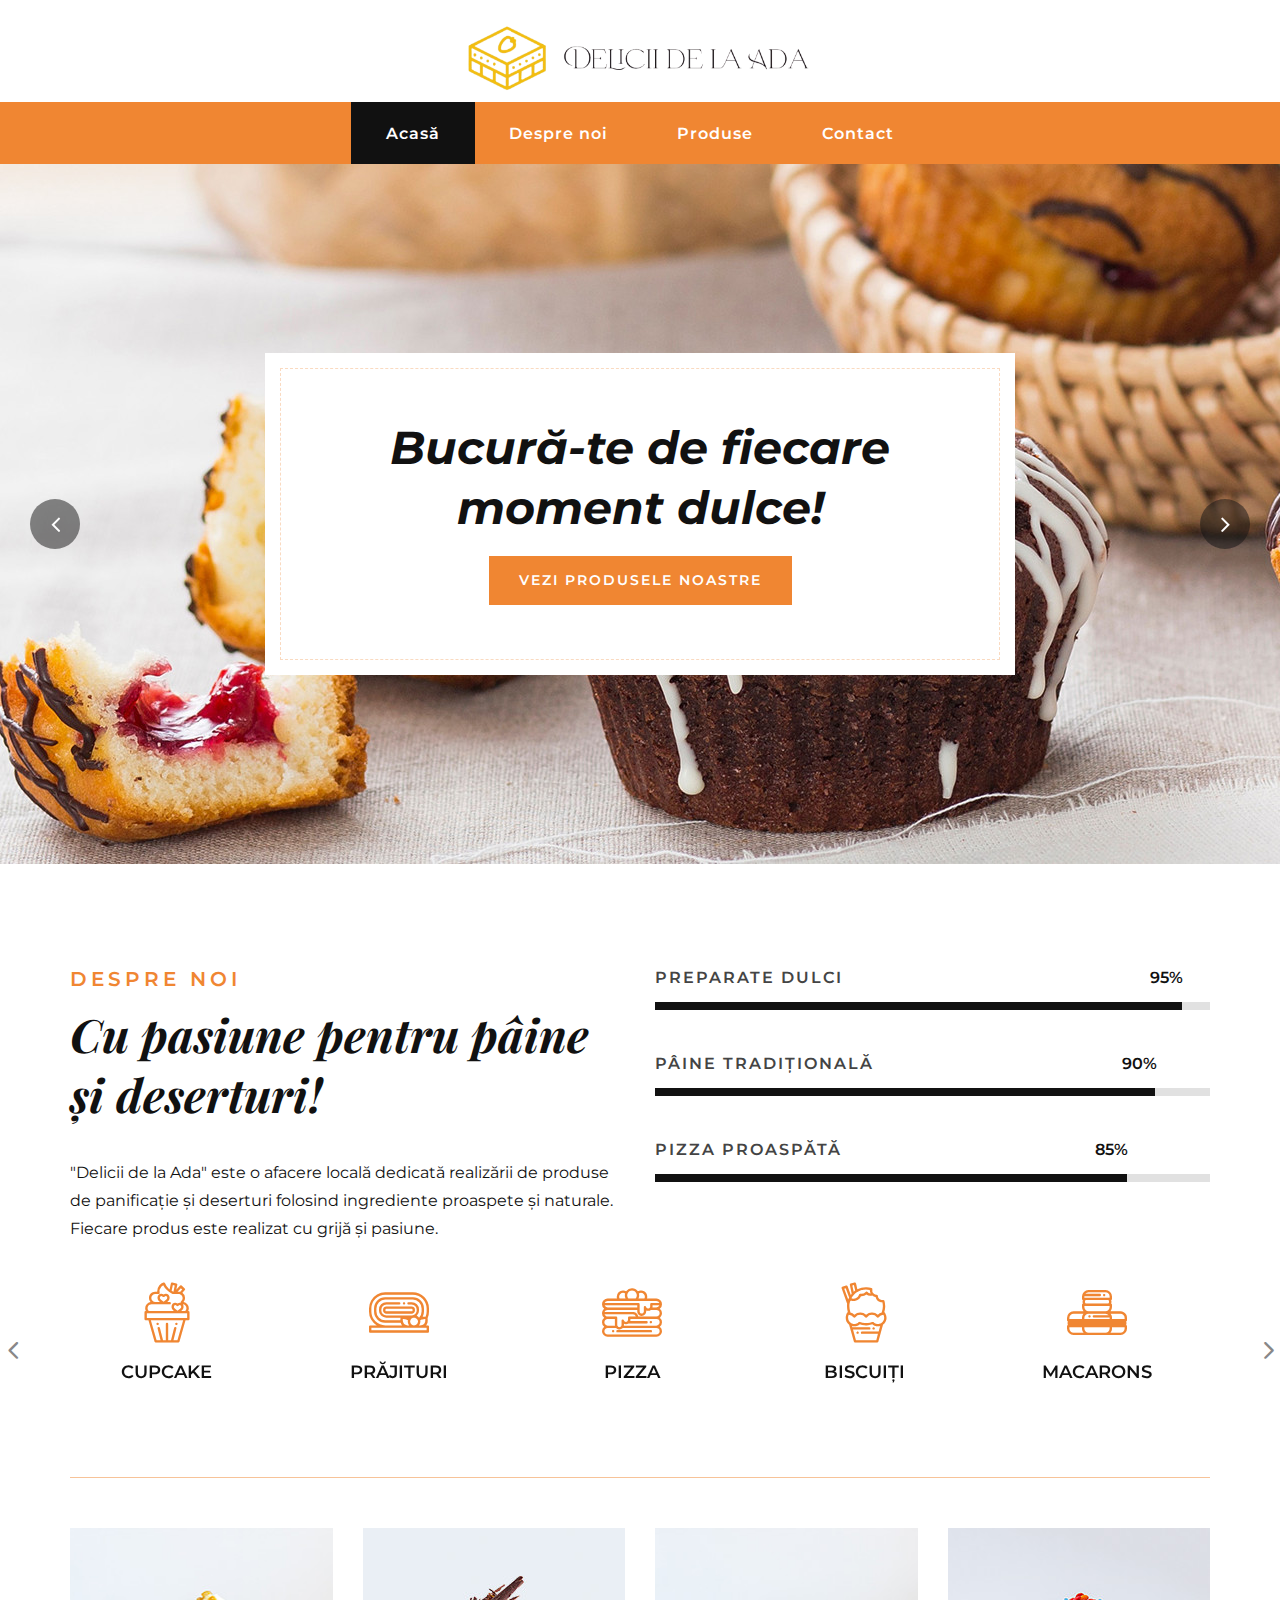
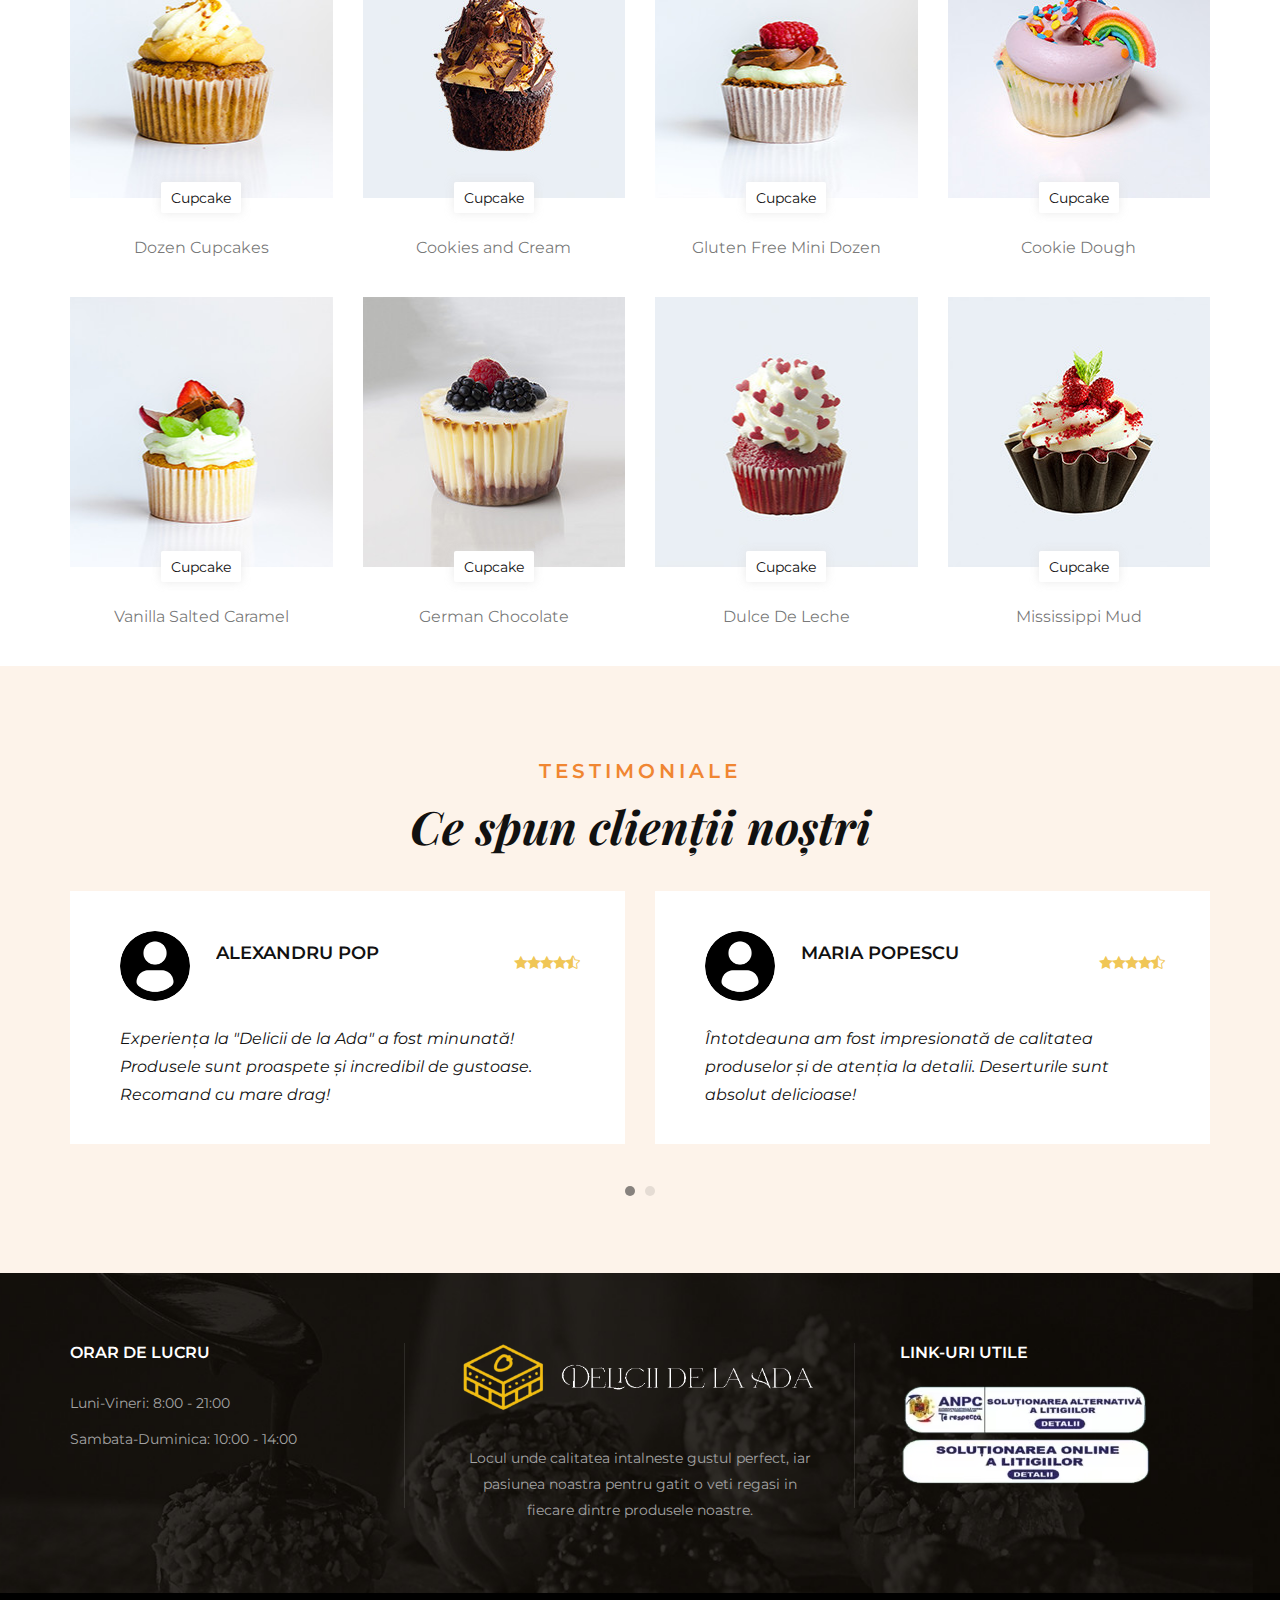
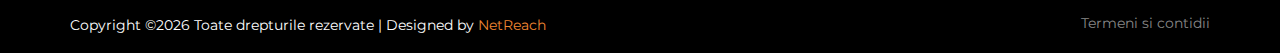
==== commit 6bb970fc: "mai_Trebuie_doar_Datele_firmei" ====
--- a/index.html
+++ b/index.html
@@ -456,7 +456,6 @@
                   <div class="col-lg-5">
                     <div class="copyright__widget">
                         <ul>
-                            <li><a href="pdc.html">Politica de confidentialitate</a></li>
                             <li><a href="tsc.html">Termeni si contidii</a></li>
                         </ul>
                     </div>
--- a/css/style.css
+++ b/css/style.css
@@ -1385,7 +1385,7 @@
   position: relative;
 }
 .shop__option__search form .nice-select {
-  float: left;
+  
   border: none;
   background: transparent;
   display: inline-block;
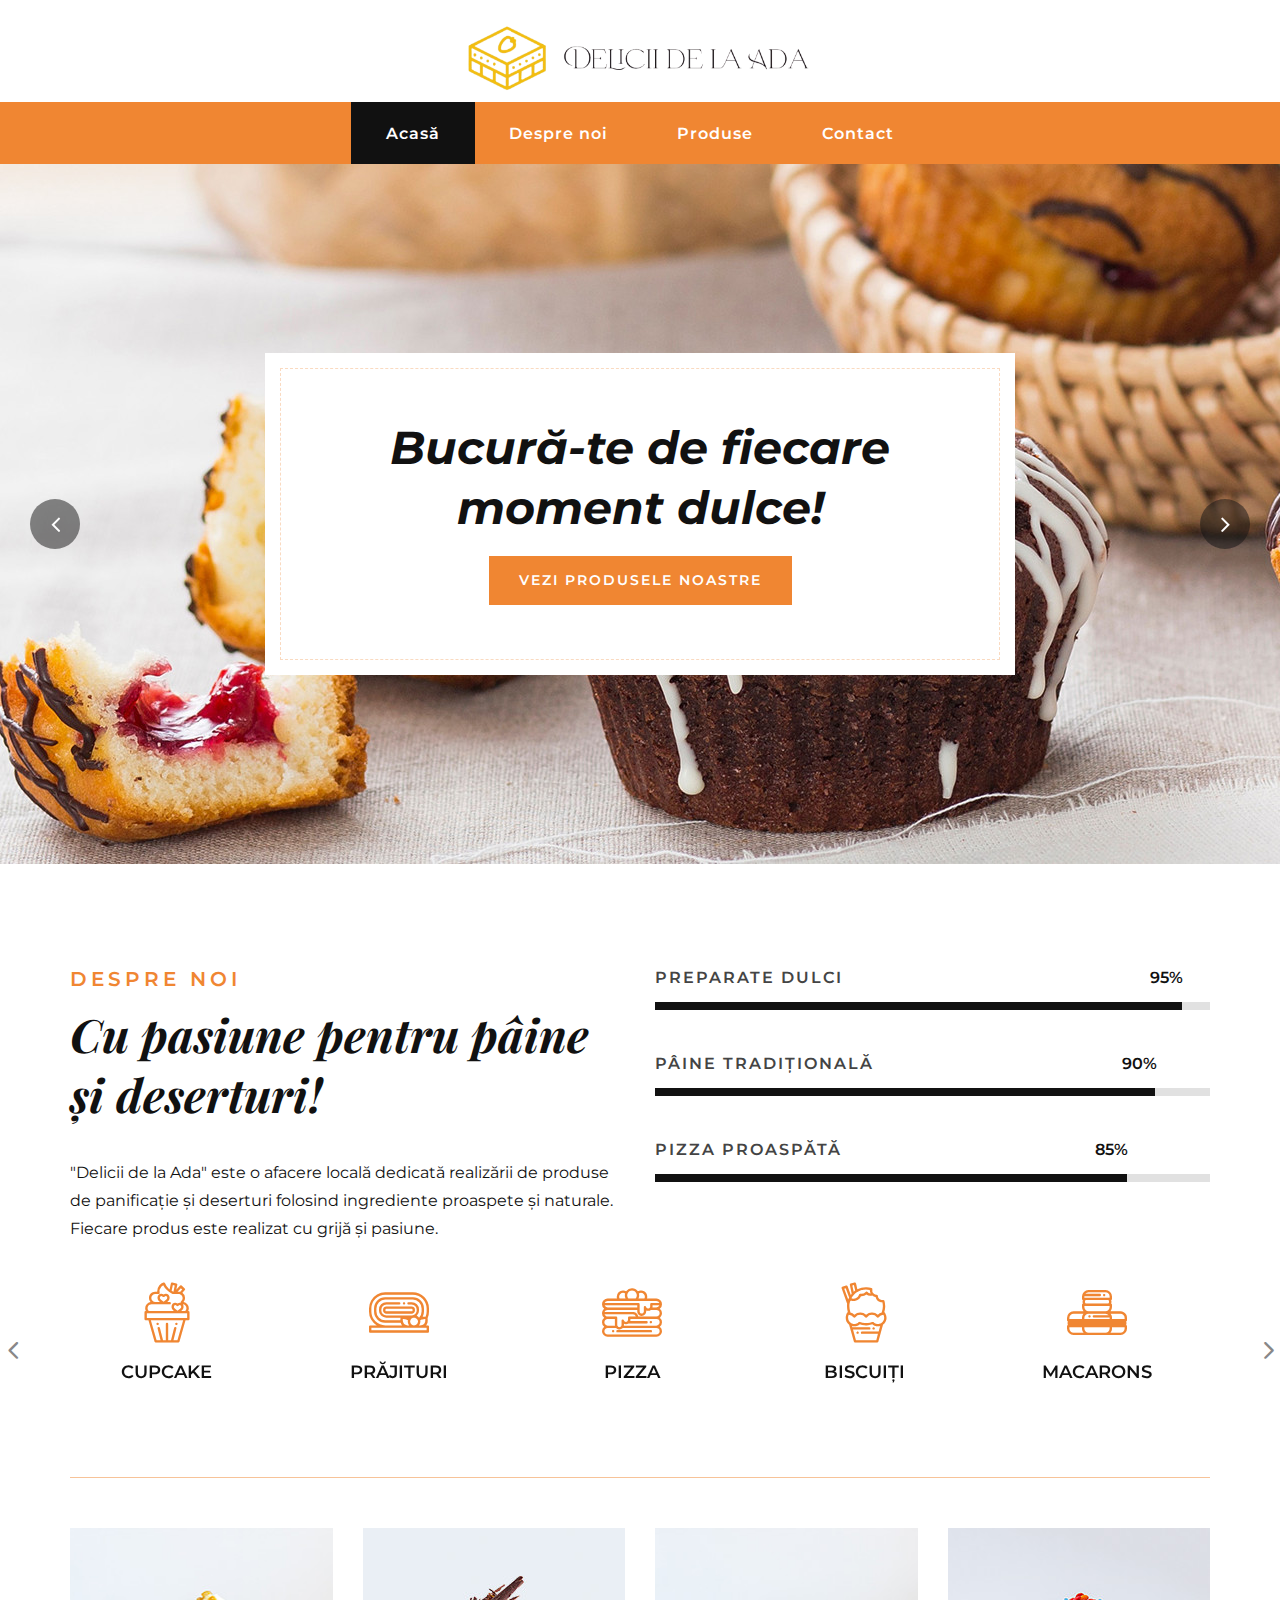
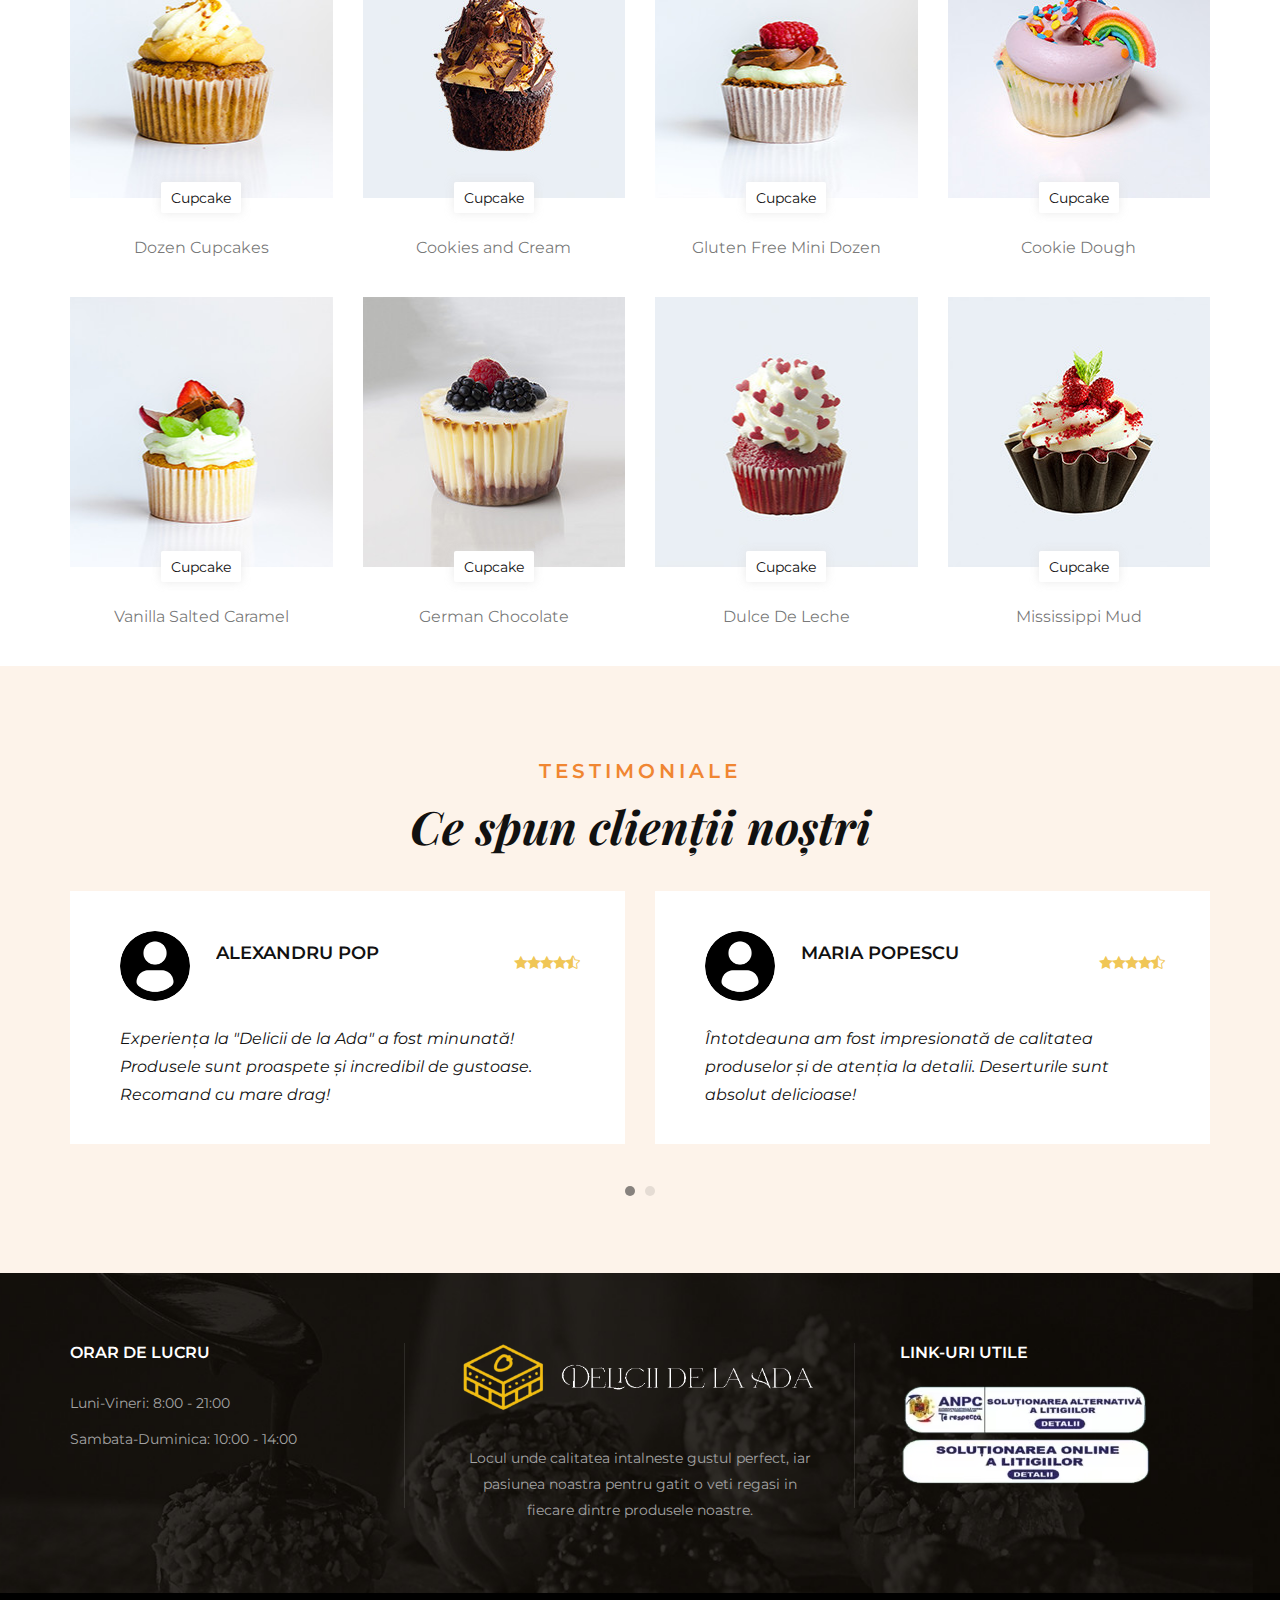
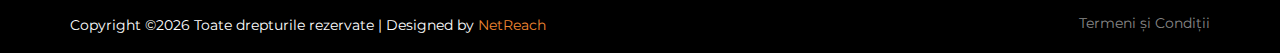
==== commit a108e5d5: "modificari minore" ====
--- a/index.html
+++ b/index.html
@@ -456,7 +456,7 @@
                   <div class="col-lg-5">
                     <div class="copyright__widget">
                         <ul>
-                            <li><a href="tsc.html">Termeni si contidii</a></li>
+                            <li><a href="tsc.html">Termeni și Condiții</a></li>
                         </ul>
                     </div>
                 </div>
--- a/css/style.css
+++ b/css/style.css
@@ -132,6 +132,7 @@
   color: #ffffff;
   background: #f08632;
   letter-spacing: 2px;
+  z-index: 50;
 }
 
 .site-btn {
